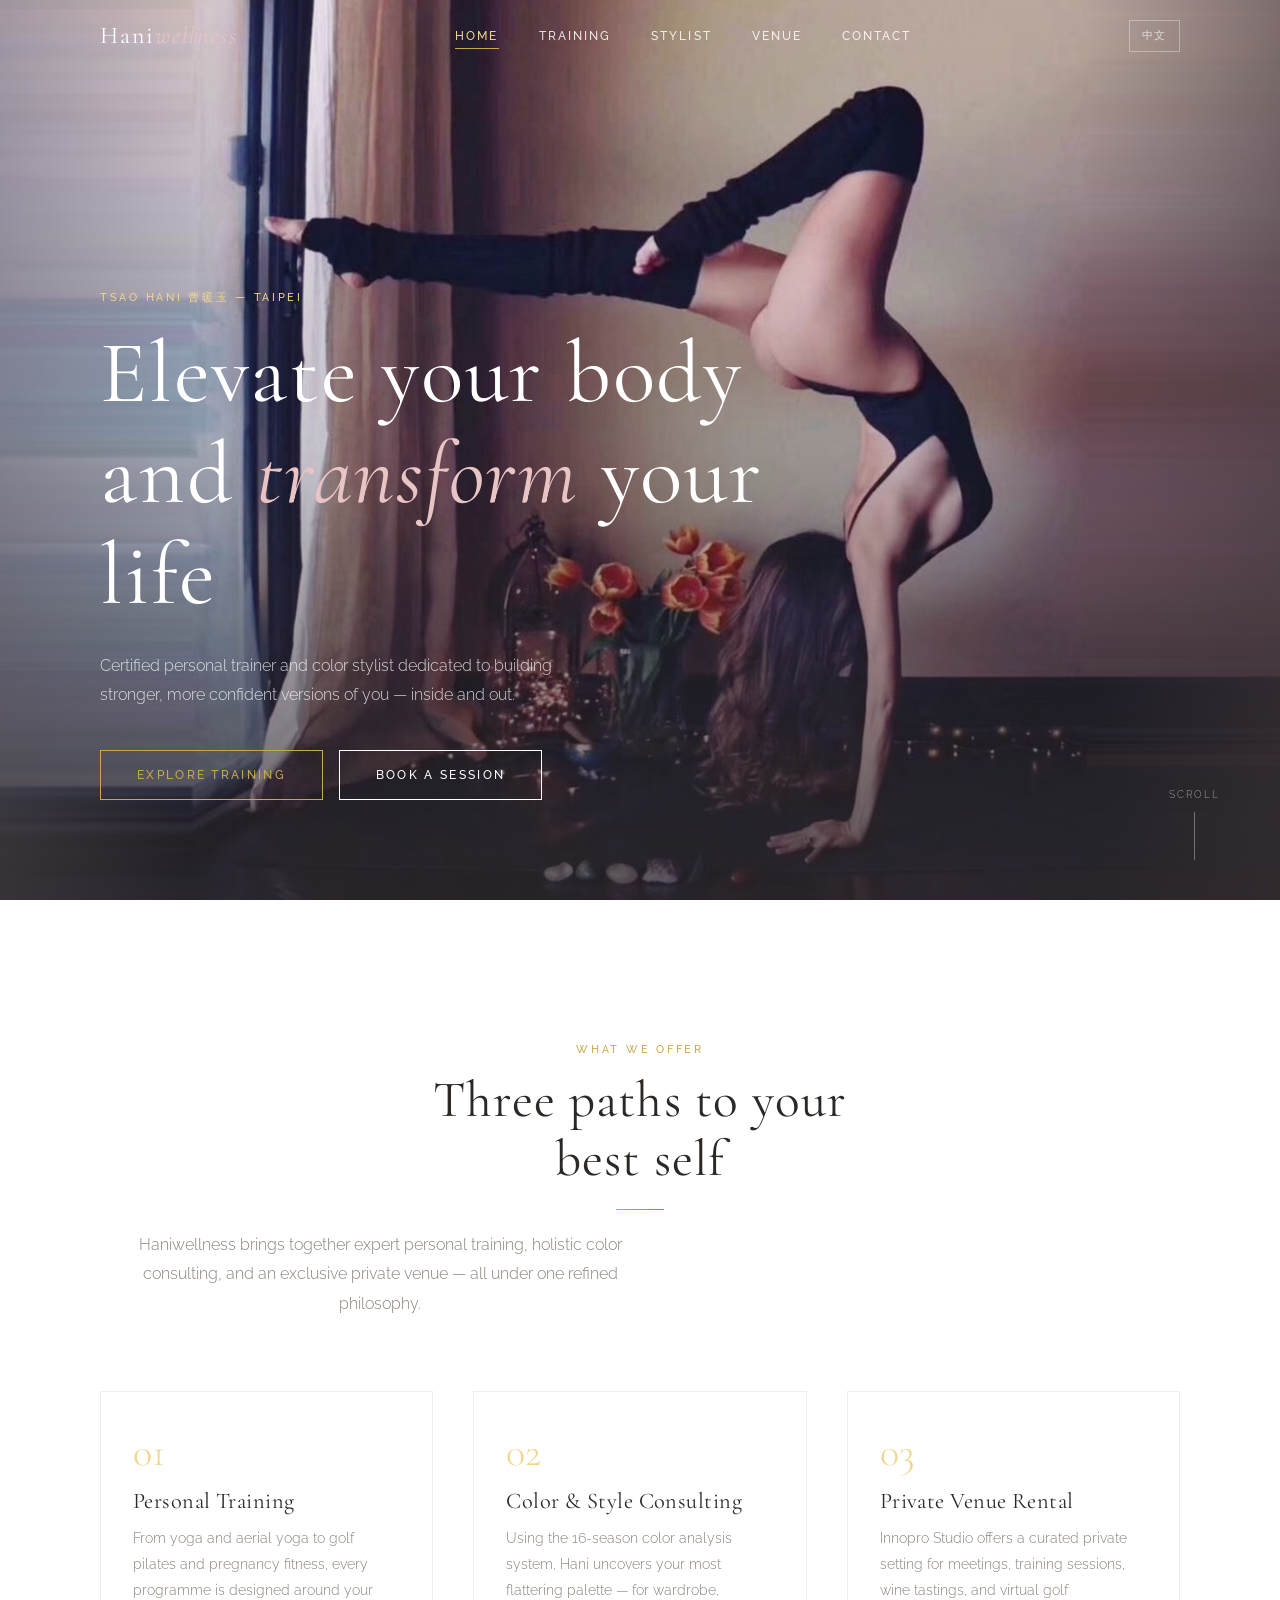
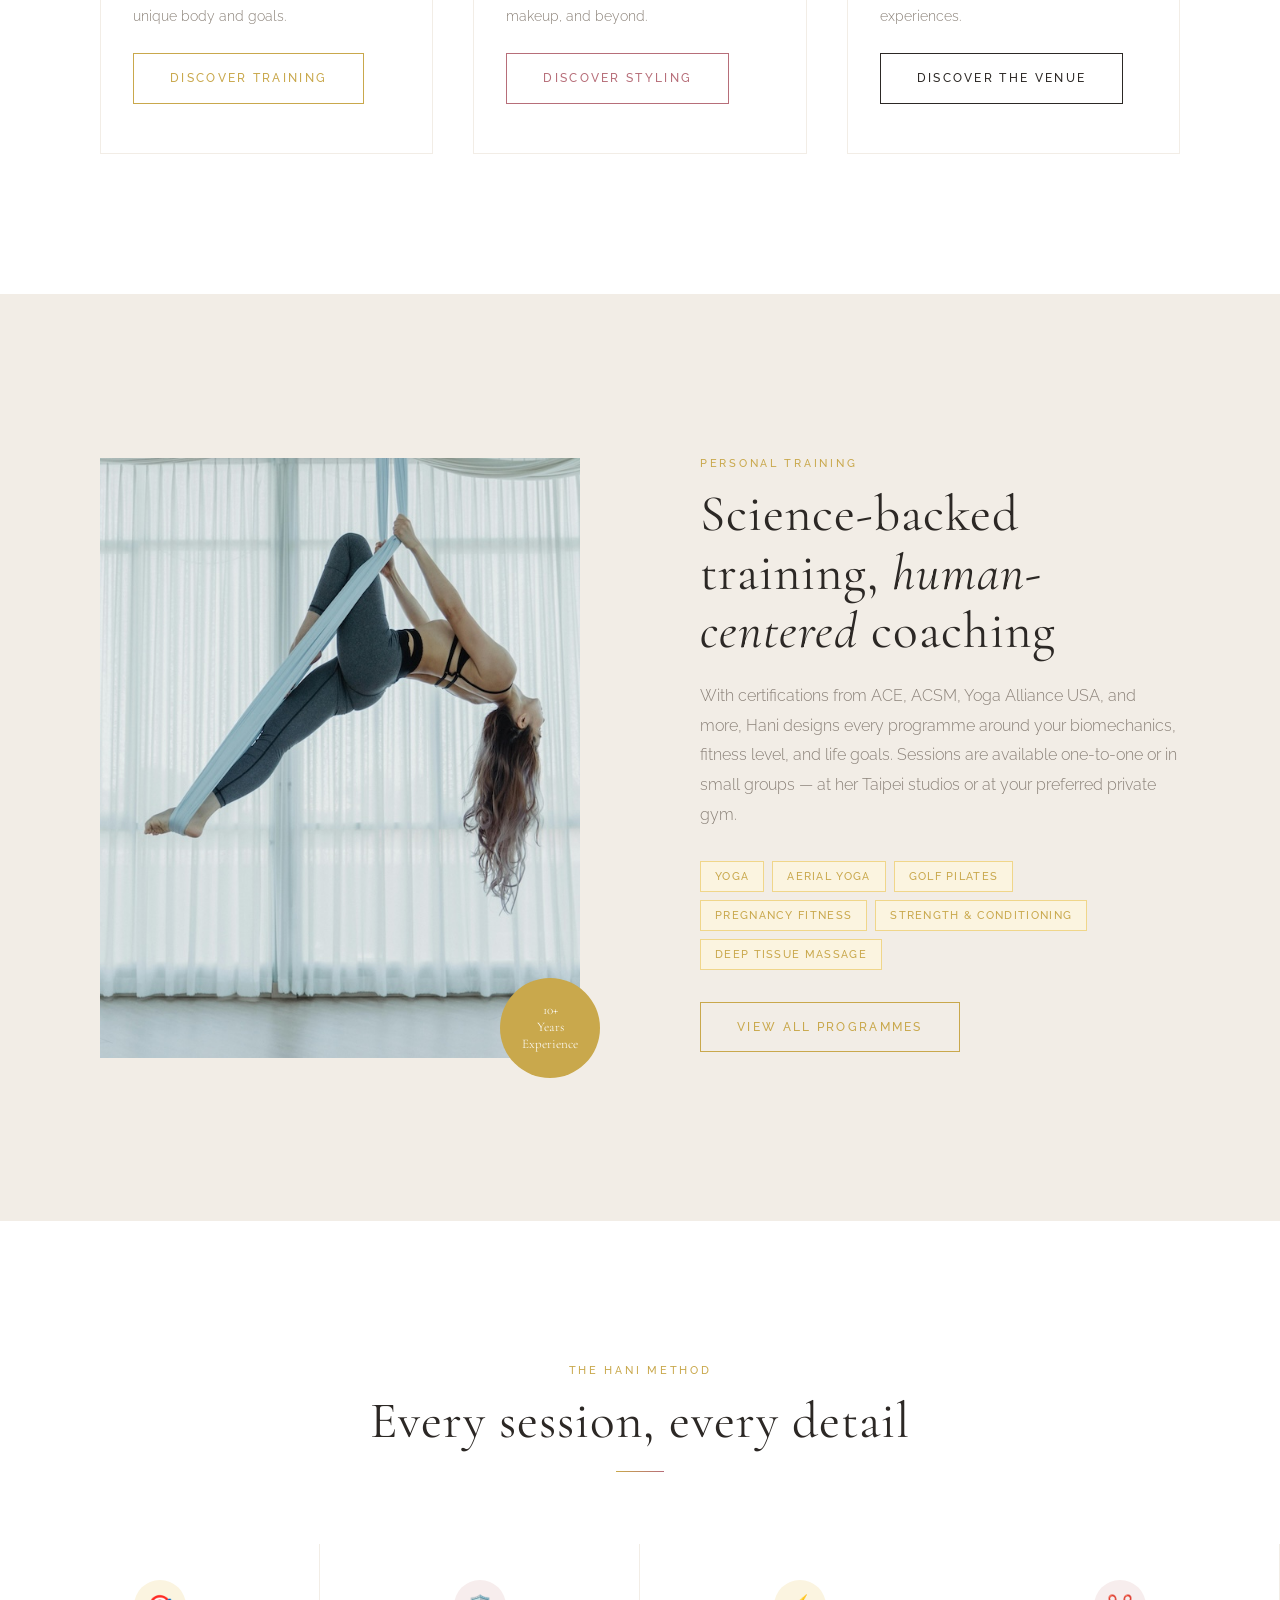
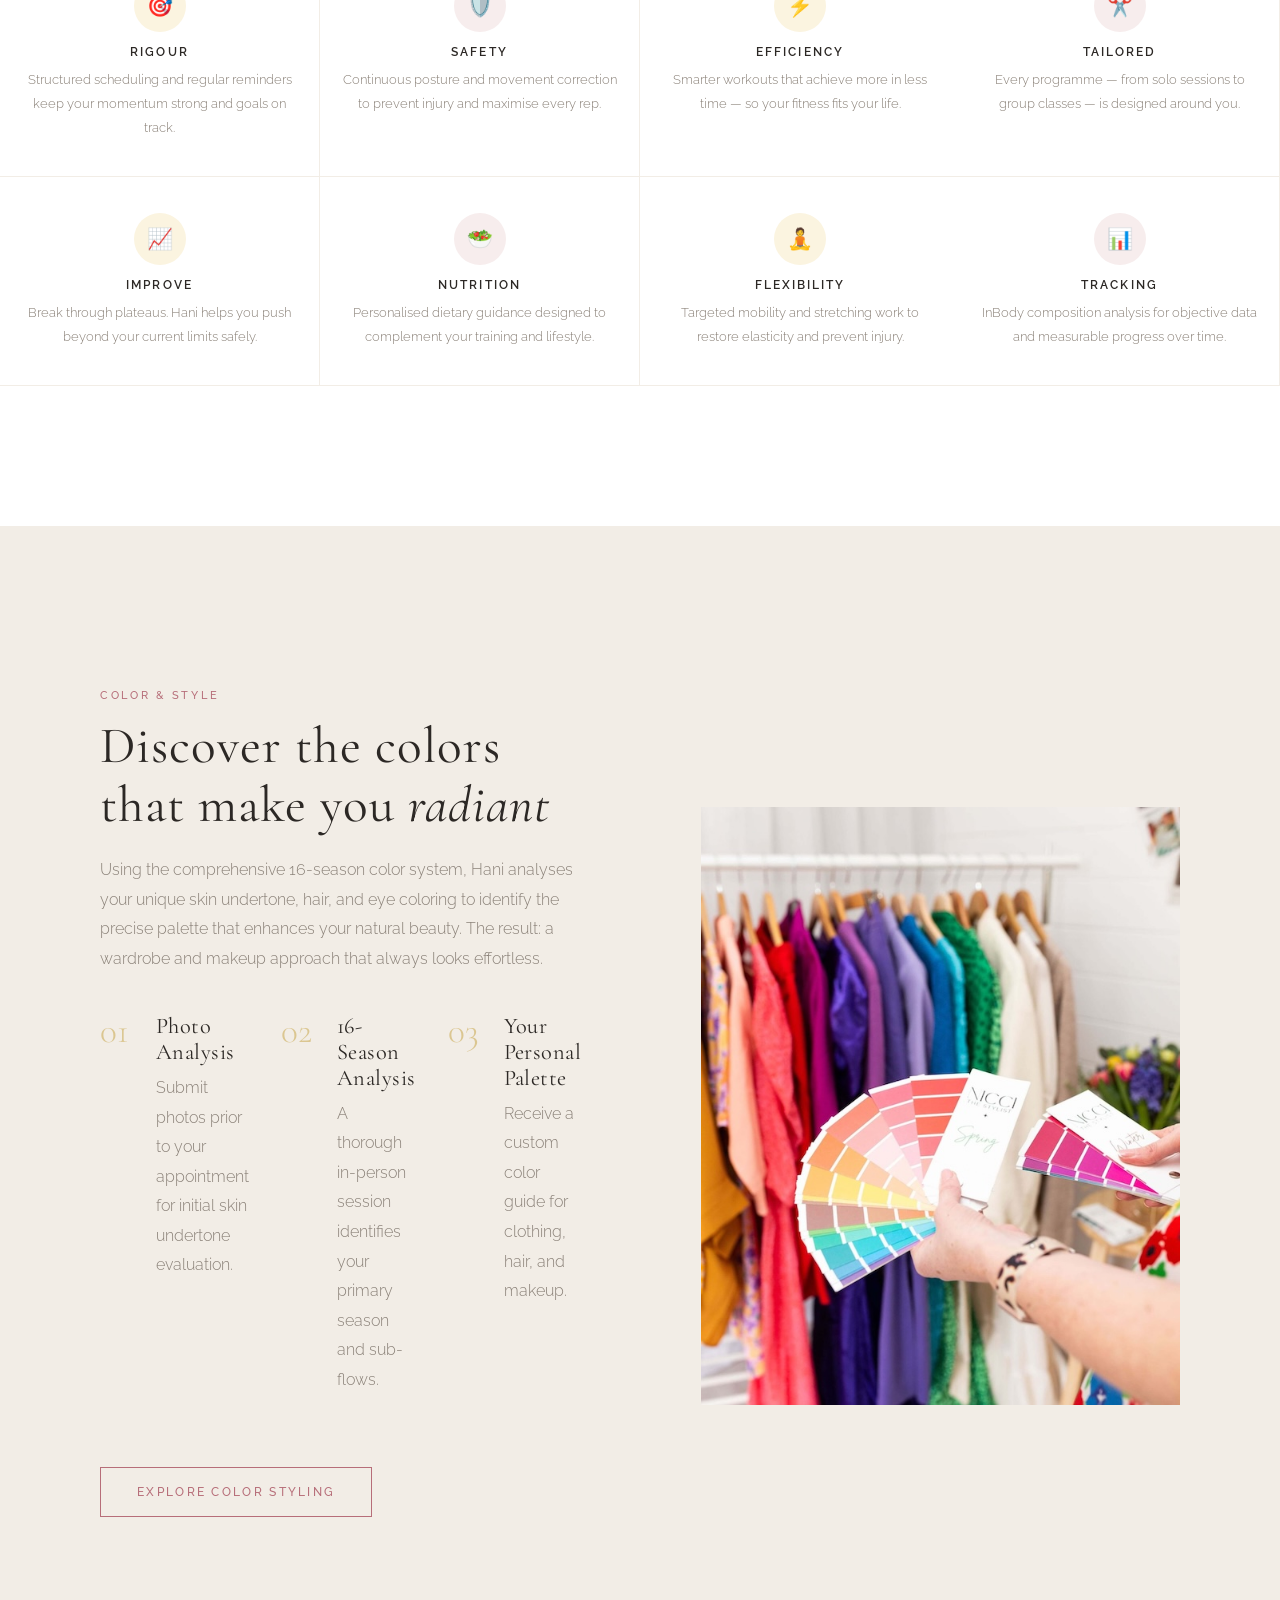
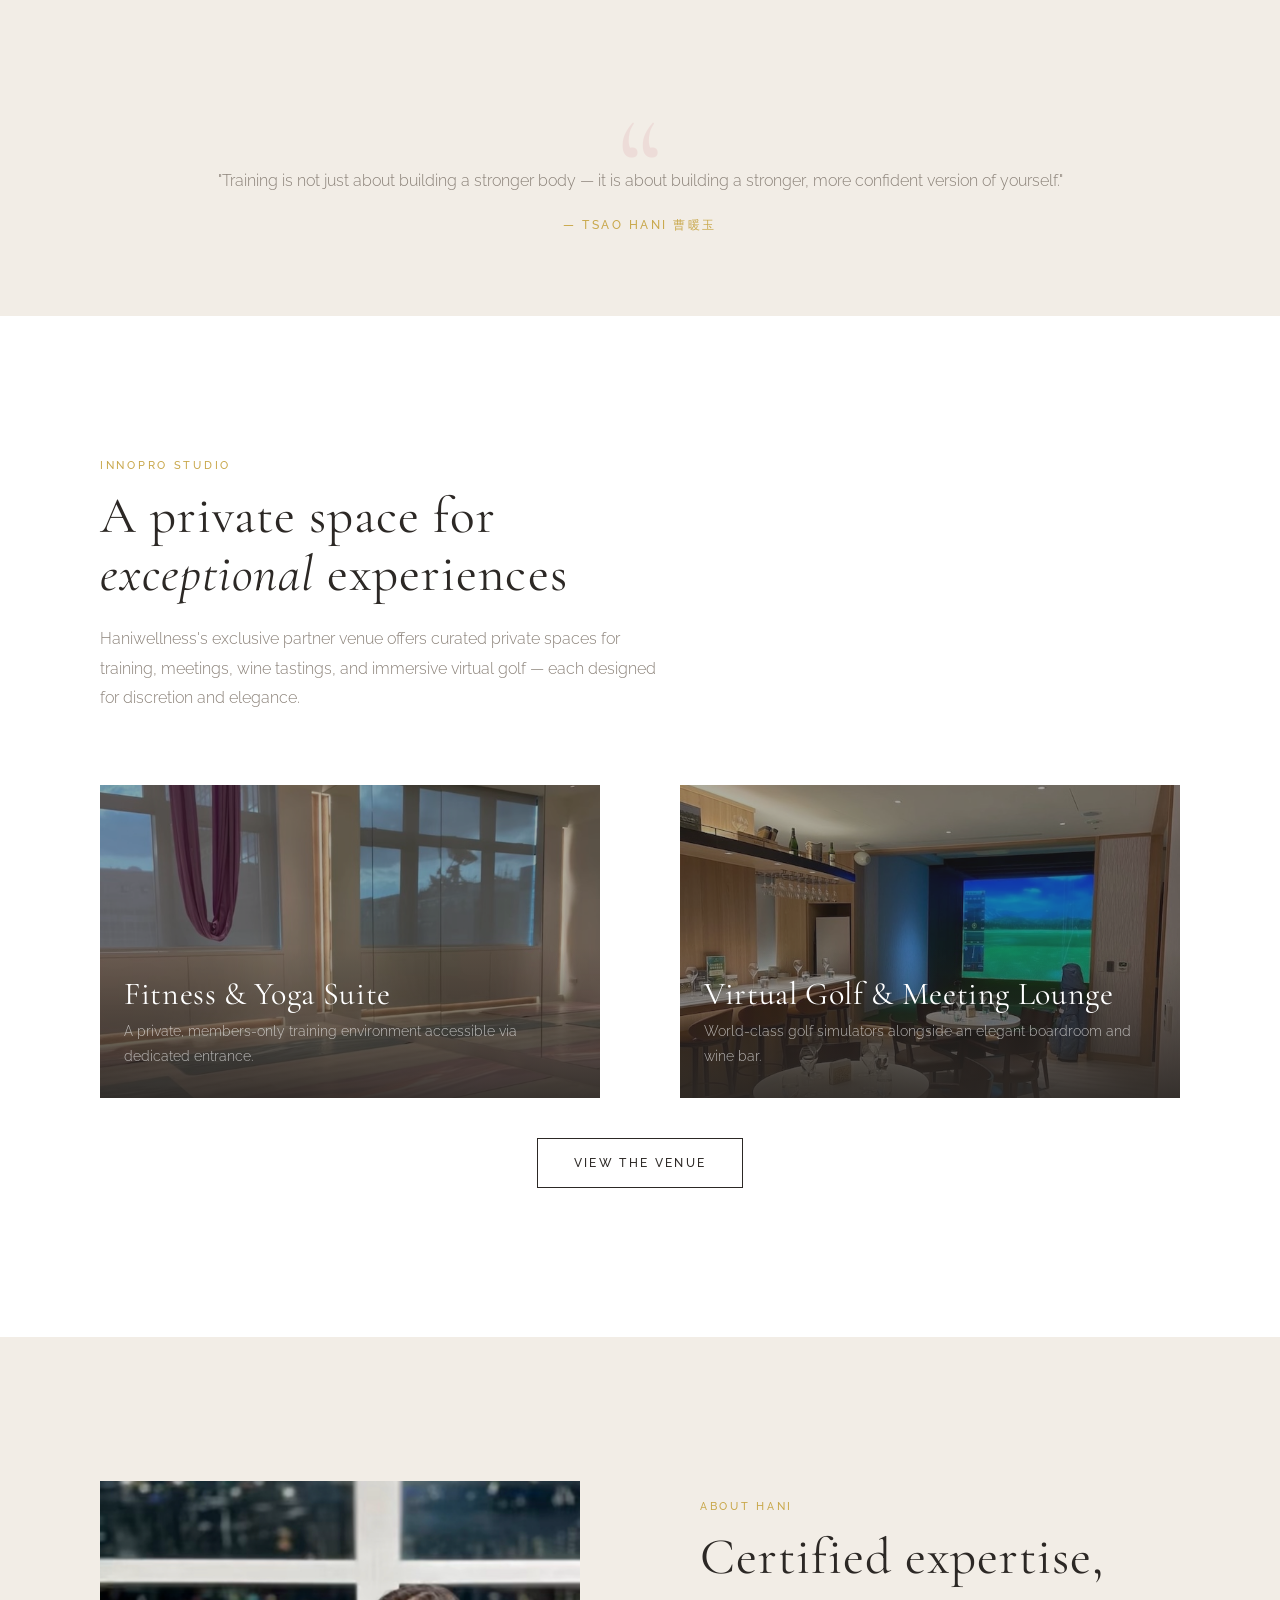
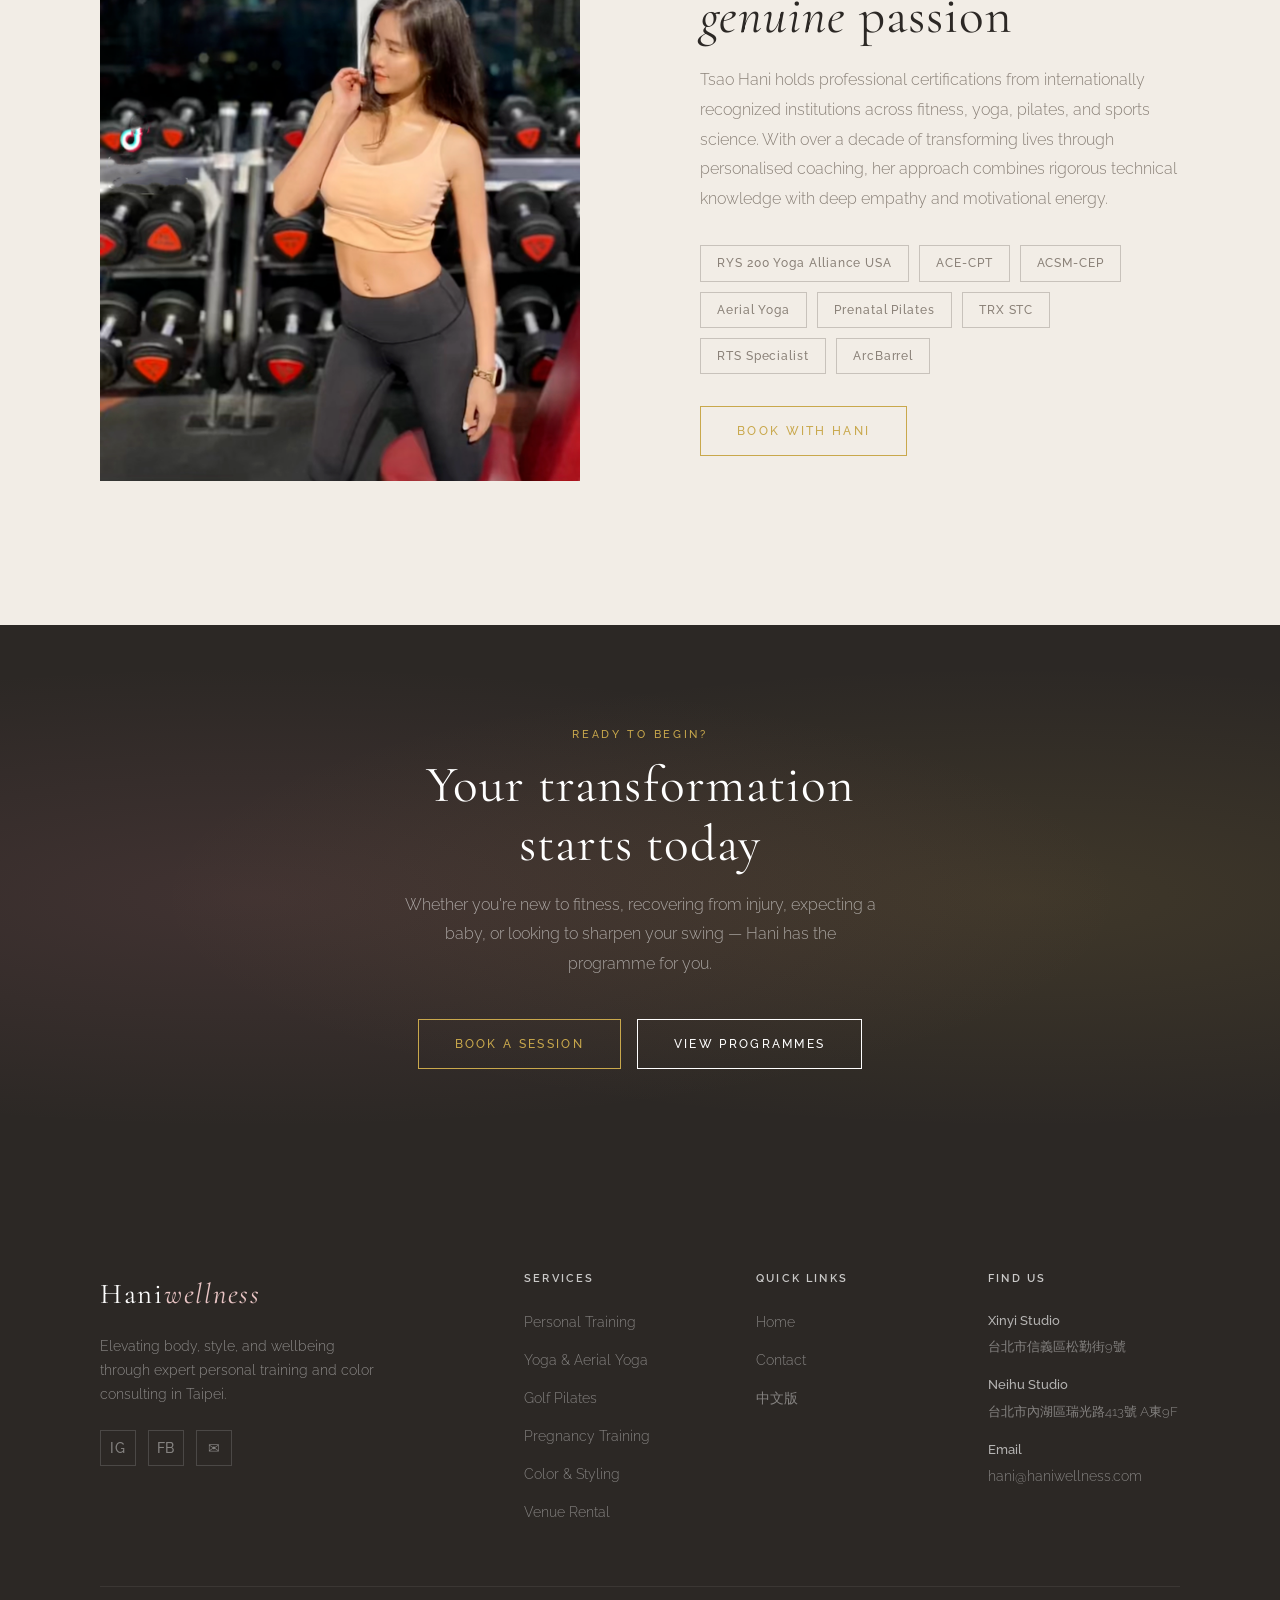
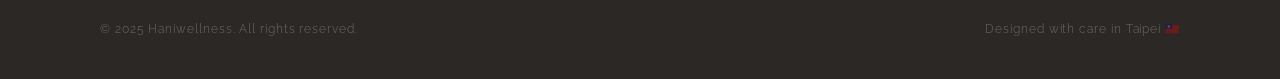
==== index.html @ 6ff9379a "Hani portrait picture" ====
<!doctype html>
<html lang="en">
    <head>
        <meta charset="UTF-8" />
        <meta name="viewport" content="width=device-width, initial-scale=1.0" />
        <title>
            Haniwellness — Personal Training &amp; Color Styling by Tsao Hani |
            Taipei
        </title>
        <meta
            name="description"
            content="Haniwellness by Tsao Hani offers elite personal training (yoga, aerial yoga, pregnancy fitness, golf pilates) and professional color &amp; style consulting in Taipei. Transform your body, confidence, and life."
        />
        <meta
            name="keywords"
            content="personal trainer Taipei, yoga Taipei, aerial yoga, pregnancy training, golf pilates, color consultant Taipei, personal stylist, Haniwellness, 台北健身, 個人教練, 空中瑜伽"
        />
        <meta name="author" content="Tsao Hani" />
        <meta name="robots" content="index, follow" />
        <link rel="canonical" href="https://haniwellness.com/" />

        <!-- Open Graph -->
        <meta property="og:type" content="website" />
        <meta
            property="og:title"
            content="Haniwellness — Personal Training &amp; Color Styling by Tsao Hani"
        />
        <meta
            property="og:description"
            content="Elite personal training and professional color consulting in Taipei. Elevate your body, style, and wellbeing with Hani."
        />
        <meta property="og:url" content="https://haniwellness.com/" />
        <meta
            property="og:image"
            content="https://haniwellness.com/images/hani-hero-personal-trainer-taipei.jpg"
        />
        <meta property="og:locale" content="en_US" />
        <meta property="og:locale:alternate" content="zh_TW" />
        <meta property="og:site_name" content="Haniwellness" />

        <!-- Twitter Card -->
        <meta name="twitter:card" content="summary_large_image" />
        <meta
            name="twitter:title"
            content="Haniwellness — Personal Training &amp; Styling by Tsao Hani"
        />
        <meta
            name="twitter:description"
            content="Elite personal training and color consulting in Taipei."
        />
        <meta
            name="twitter:image"
            content="https://haniwellness.com/images/hani-hero-personal-trainer-taipei.jpg"
        />

        <!-- Alternate language -->
        <link rel="alternate" hreflang="en" href="https://haniwellness.com/" />
        <link
            rel="alternate"
            hreflang="zh-TW"
            href="https://haniwellness.com/zh/"
        />
        <link
            rel="alternate"
            hreflang="x-default"
            href="https://haniwellness.com/"
        />

        <link rel="stylesheet" href="css/style.css" />

        <!-- Structured Data -->
        <script type="application/ld+json">
            {
                "@context": "https://schema.org",
                "@type": "LocalBusiness",
                "name": "Haniwellness",
                "description": "Personal training, yoga, aerial yoga, golf pilates, pregnancy fitness, and professional color styling by Tsao Hani in Taipei.",
                "url": "https://haniwellness.com",
                "image": "https://haniwellness.com/images/hani-hero-personal-trainer-taipei.jpg",
                "founder": {
                    "@type": "Person",
                    "name": "Tsao Hani",
                    "alternateName": "曹暖玉",
                    "jobTitle": "Certified Personal Trainer & Color Consultant",
                    "sameAs": [
                        "https://www.instagram.com/hani_c1/",
                        "https://www.facebook.com/profile.php?id=100083695221580"
                    ]
                },
                "address": [
                    {
                        "@type": "PostalAddress",
                        "streetAddress": "松勤街9號",
                        "addressLocality": "信義區, 台北市",
                        "addressCountry": "TW"
                    },
                    {
                        "@type": "PostalAddress",
                        "streetAddress": "瑞光路413號A東9F",
                        "addressLocality": "內湖區, 台北市",
                        "addressCountry": "TW"
                    }
                ],
                "contactPoint": {
                    "@type": "ContactPoint",
                    "email": "hani@haniwellness.com",
                    "contactType": "customer service"
                },
                "sameAs": [
                    "https://www.instagram.com/hani_c1/",
                    "https://www.facebook.com/profile.php?id=100083695221580"
                ],
                "hasOfferCatalog": {
                    "@type": "OfferCatalog",
                    "name": "Services",
                    "itemListElement": [
                        {
                            "@type": "Offer",
                            "itemOffered": {
                                "@type": "Service",
                                "name": "Personal Training"
                            }
                        },
                        {
                            "@type": "Offer",
                            "itemOffered": {
                                "@type": "Service",
                                "name": "Yoga & Aerial Yoga"
                            }
                        },
                        {
                            "@type": "Offer",
                            "itemOffered": {
                                "@type": "Service",
                                "name": "Golf Pilates"
                            }
                        },
                        {
                            "@type": "Offer",
                            "itemOffered": {
                                "@type": "Service",
                                "name": "Pregnancy Training"
                            }
                        },
                        {
                            "@type": "Offer",
                            "itemOffered": {
                                "@type": "Service",
                                "name": "Color & Style Consulting"
                            }
                        },
                        {
                            "@type": "Offer",
                            "itemOffered": {
                                "@type": "Service",
                                "name": "Private Venue Rental"
                            }
                        }
                    ]
                }
            }
        </script>
    </head>

    <body>
        <!-- ══ NAVIGATION ══════════════════════════ -->
        <nav class="site-nav" role="navigation" aria-label="Main navigation">
            <div class="nav-inner">
                <a
                    href="index.html"
                    class="nav-logo-text"
                    aria-label="Haniwellness home"
                >
                    Hani<em>wellness</em>
                </a>
                <div class="nav-links" role="menubar">
                    <a href="index.html" role="menuitem" class="active">Home</a>
                    <a href="training.html" role="menuitem">Training</a>
                    <a href="stylist.html" role="menuitem">Stylist</a>
                    <a href="rental.html" role="menuitem">Venue</a>
                    <a href="contact.html" role="menuitem">Contact</a>
                </div>
                <div class="nav-right">
                    <a
                        href="zh/index.html"
                        class="nav-lang"
                        aria-label="Switch to Chinese"
                        >中文</a
                    >
                    <button
                        class="nav-hamburger"
                        aria-label="Toggle navigation menu"
                        aria-expanded="false"
                        aria-controls="mobile-menu"
                    >
                        <span></span><span></span><span></span>
                    </button>
                </div>
            </div>
        </nav>

        <!-- Mobile menu -->
        <div
            class="nav-mobile-menu"
            id="mobile-menu"
            role="menu"
            aria-label="Mobile navigation"
        >
            <a href="index.html" role="menuitem">Home</a>
            <a href="training.html" role="menuitem">Training</a>
            <a href="stylist.html" role="menuitem">Stylist</a>
            <a href="rental.html" role="menuitem">Venue</a>
            <a href="contact.html" role="menuitem">Contact</a>
            <a href="zh/index.html" role="menuitem">中文版</a>
        </div>

        <main id="main-content">
            <!-- ══ HERO ════════════════════════════════ -->
            <section class="hero" aria-label="Introduction">
                <div class="hero-media">
                    <img
                        src="images/hani-hero-personal-trainer-taipei.jpg"
                        alt="Tsao Hani, certified personal trainer and wellness expert in Taipei"
                        fetchpriority="high"
                        width="1920"
                        height="1080"
                    />
                </div>
                <div class="hero-overlay" aria-hidden="true"></div>
                <div class="container">
                    <div class="hero-content">
                        <span class="eyebrow">Tsao Hani 曹暖玉 — Taipei</span>
                        <h1>
                            Elevate your body<br />and <em>transform</em> your
                            life
                        </h1>
                        <p>
                            Certified personal trainer and color stylist
                            dedicated to building stronger, more confident
                            versions of you — inside and out.
                        </p>
                        <div class="hero-ctas">
                            <a href="training.html" class="btn btn-gold"
                                ><span>Explore Training</span></a
                            >
                            <a href="contact.html" class="btn btn-white"
                                ><span>Book a Session</span></a
                            >
                        </div>
                    </div>
                </div>
                <div class="hero-scroll" aria-hidden="true">
                    <span>Scroll</span>
                    <div class="hero-scroll-line"></div>
                </div>
            </section>

            <!-- ══ INTRO — 3 PILLARS ════════════════════ -->
            <section
                class="section bg-white"
                aria-labelledby="services-heading"
            >
                <div class="container">
                    <div class="section-head text-center reveal">
                        <span class="eyebrow">What We Offer</span>
                        <h2 id="services-heading">
                            Three paths to your<br />best self
                        </h2>
                        <div class="gold-divider"></div>
                        <p>
                            Haniwellness brings together expert personal
                            training, holistic color consulting, and an
                            exclusive private venue — all under one refined
                            philosophy.
                        </p>
                    </div>

                    <div class="grid-3">
                        <article class="service-card reveal reveal-delay-1">
                            <div class="service-card-num">01</div>
                            <h4>Personal Training</h4>
                            <p>
                                From yoga and aerial yoga to golf pilates and
                                pregnancy fitness, every programme is designed
                                around your unique body and goals.
                            </p>
                            <a
                                href="training.html"
                                class="btn btn-gold mt-24"
                                style="margin-top: 24px"
                                ><span>Discover Training</span></a
                            >
                        </article>
                        <article class="service-card reveal reveal-delay-2">
                            <div class="service-card-num">02</div>
                            <h4>Color &amp; Style Consulting</h4>
                            <p>
                                Using the 16-season color analysis system, Hani
                                uncovers your most flattering palette — for
                                wardrobe, makeup, and beyond.
                            </p>
                            <a
                                href="stylist.html"
                                class="btn btn-rose mt-24"
                                style="margin-top: 24px"
                                ><span>Discover Styling</span></a
                            >
                        </article>
                        <article class="service-card reveal reveal-delay-3">
                            <div class="service-card-num">03</div>
                            <h4>Private Venue Rental</h4>
                            <p>
                                Innopro Studio offers a curated private setting
                                for meetings, training sessions, wine tastings,
                                and virtual golf experiences.
                            </p>
                            <a
                                href="rental.html"
                                class="btn btn-dark mt-24"
                                style="margin-top: 24px"
                                ><span>Discover the Venue</span></a
                            >
                        </article>
                    </div>
                </div>
            </section>

            <!-- ══ TRAINING FEATURE ═════════════════════ -->
            <section
                class="section bg-ivory-dark"
                aria-labelledby="training-heading"
            >
                <div class="container">
                    <div class="feature-block">
                        <div class="feature-image reveal">
                            <img
                                src="images/hani-yoga-aerial-session-taipei.jpg"
                                alt="Hani coaching an aerial yoga session in Taipei studio"
                                width="600"
                                height="750"
                                loading="lazy"
                            />
                            <div
                                class="feature-image-badge"
                                aria-label="Over 10 years experience"
                            >
                                10+<br />Years<br />Experience
                            </div>
                        </div>
                        <div class="feature-text reveal reveal-delay-2">
                            <span class="eyebrow">Personal Training</span>
                            <h2 id="training-heading">
                                Science-backed training,
                                <em>human-centered</em> coaching
                            </h2>
                            <p>
                                With certifications from ACE, ACSM, Yoga
                                Alliance USA, and more, Hani designs every
                                programme around your biomechanics, fitness
                                level, and life goals. Sessions are available
                                one-to-one or in small groups — at her Taipei
                                studios or at your preferred private gym.
                            </p>
                            <div
                                class="training-tags"
                                aria-label="Training specialties"
                            >
                                <span class="training-tag">Yoga</span>
                                <span class="training-tag">Aerial Yoga</span>
                                <span class="training-tag">Golf Pilates</span>
                                <span class="training-tag"
                                    >Pregnancy Fitness</span
                                >
                                <span class="training-tag"
                                    >Strength &amp; Conditioning</span
                                >
                                <span class="training-tag"
                                    >Deep Tissue Massage</span
                                >
                            </div>
                            <a
                                href="training.html"
                                class="btn btn-gold"
                                style="margin-top: 32px"
                                ><span>View All Programmes</span></a
                            >
                        </div>
                    </div>
                </div>
            </section>

            <!-- ══ 8 PILLARS ════════════════════════════ -->
            <section class="section bg-white" aria-labelledby="pillars-heading">
                <div class="container">
                    <div class="section-head text-center reveal">
                        <span class="eyebrow">The Hani Method</span>
                        <h2 id="pillars-heading">
                            Every session, every detail
                        </h2>
                        <div class="gold-divider"></div>
                    </div>
                </div>
                <div class="pillar-grid reveal">
                    <div class="pillar-item">
                        <div
                            class="pillar-icon pillar-icon-gold"
                            aria-hidden="true"
                        >
                            🎯
                        </div>
                        <h4>Rigour</h4>
                        <p>
                            Structured scheduling and regular reminders keep
                            your momentum strong and goals on track.
                        </p>
                    </div>
                    <div class="pillar-item">
                        <div
                            class="pillar-icon pillar-icon-rose"
                            aria-hidden="true"
                        >
                            🛡️
                        </div>
                        <h4>Safety</h4>
                        <p>
                            Continuous posture and movement correction to
                            prevent injury and maximise every rep.
                        </p>
                    </div>
                    <div
                        class="pillar-icon pillar-icon-gold"
                        aria-hidden="true"
                        style="display: none"
                    ></div>
                    <div class="pillar-item">
                        <div
                            class="pillar-icon pillar-icon-gold"
                            aria-hidden="true"
                        >
                            ⚡
                        </div>
                        <h4>Efficiency</h4>
                        <p>
                            Smarter workouts that achieve more in less time — so
                            your fitness fits your life.
                        </p>
                    </div>
                    <div class="pillar-item">
                        <div
                            class="pillar-icon pillar-icon-rose"
                            aria-hidden="true"
                        >
                            ✂️
                        </div>
                        <h4>Tailored</h4>
                        <p>
                            Every programme — from solo sessions to group
                            classes — is designed around you.
                        </p>
                    </div>
                    <div class="pillar-item">
                        <div
                            class="pillar-icon pillar-icon-gold"
                            aria-hidden="true"
                        >
                            📈
                        </div>
                        <h4>Improve</h4>
                        <p>
                            Break through plateaus. Hani helps you push beyond
                            your current limits safely.
                        </p>
                    </div>
                    <div class="pillar-item">
                        <div
                            class="pillar-icon pillar-icon-rose"
                            aria-hidden="true"
                        >
                            🥗
                        </div>
                        <h4>Nutrition</h4>
                        <p>
                            Personalised dietary guidance designed to complement
                            your training and lifestyle.
                        </p>
                    </div>
                    <div class="pillar-item">
                        <div
                            class="pillar-icon pillar-icon-gold"
                            aria-hidden="true"
                        >
                            🧘
                        </div>
                        <h4>Flexibility</h4>
                        <p>
                            Targeted mobility and stretching work to restore
                            elasticity and prevent injury.
                        </p>
                    </div>
                    <div class="pillar-item">
                        <div
                            class="pillar-icon pillar-icon-rose"
                            aria-hidden="true"
                        >
                            📊
                        </div>
                        <h4>Tracking</h4>
                        <p>
                            InBody composition analysis for objective data and
                            measurable progress over time.
                        </p>
                    </div>
                </div>
            </section>

            <!-- ══ STYLIST FEATURE ══════════════════════ -->
            <section
                class="section bg-ivory-dark"
                aria-labelledby="stylist-heading"
            >
                <div class="container">
                    <div class="feature-block reverse">
                        <div class="feature-text reveal">
                            <span class="eyebrow eyebrow-rose"
                                >Color &amp; Style</span
                            >
                            <h2 id="stylist-heading">
                                Discover the colors that make you
                                <em>radiant</em>
                            </h2>
                            <p>
                                Using the comprehensive 16-season color system,
                                Hani analyses your unique skin undertone, hair,
                                and eye coloring to identify the precise palette
                                that enhances your natural beauty. The result: a
                                wardrobe and makeup approach that always looks
                                effortless.
                            </p>
                            <div class="steps mt-40">
                                <div class="step">
                                    <h4>Photo Analysis</h4>
                                    <p>
                                        Submit photos prior to your appointment
                                        for initial skin undertone evaluation.
                                    </p>
                                </div>
                                <div class="step">
                                    <h4>16-Season Analysis</h4>
                                    <p>
                                        A thorough in-person session identifies
                                        your primary season and sub-flows.
                                    </p>
                                </div>
                                <div class="step">
                                    <h4>Your Personal Palette</h4>
                                    <p>
                                        Receive a custom color guide for
                                        clothing, hair, and makeup.
                                    </p>
                                </div>
                            </div>
                            <a
                                href="stylist.html"
                                class="btn btn-rose"
                                style="margin-top: 40px"
                                ><span>Explore Color Styling</span></a
                            >
                        </div>
                        <div class="feature-image reveal reveal-delay-2">
                            <img
                                src="images/hani-color-analysis-personal-stylist-taipei.jpg"
                                alt="Personal color analysis session with Tsao Hani in Taipei"
                                width="600"
                                height="750"
                                loading="lazy"
                            />
                        </div>
                    </div>
                </div>
            </section>

            <!-- ══ PULL QUOTE ════════════════════════════ -->
            <blockquote class="pull-quote" cite="https://haniwellness.com">
                <p>
                    "Training is not just about building a stronger body — it is
                    about building a stronger, more confident version of
                    yourself."
                </p>
                <cite>— Tsao Hani 曹暖玉</cite>
            </blockquote>

            <!-- ══ VENUE FEATURE ════════════════════════ -->
            <section class="section bg-white" aria-labelledby="venue-heading">
                <div class="container">
                    <div class="section-head reveal">
                        <span class="eyebrow">Innopro Studio</span>
                        <h2 id="venue-heading">
                            A private space for<br /><em>exceptional</em>
                            experiences
                        </h2>
                        <div class="gold-divider-left"></div>
                        <p>
                            Haniwellness's exclusive partner venue offers
                            curated private spaces for training, meetings, wine
                            tastings, and immersive virtual golf — each designed
                            for discretion and elegance.
                        </p>
                    </div>
                    <div class="grid-2 reveal reveal-delay-1">
                        <article class="venue-card">
                            <img
                                src="images/innopro-studio-yoga-training-room-taipei.jpg"
                                alt="Private yoga and training studio at Innopro Studio, Taipei"
                                width="700"
                                height="438"
                                loading="lazy"
                            />
                            <div class="venue-card-text">
                                <h3>Fitness &amp; Yoga Suite</h3>
                                <p>
                                    A private, members-only training environment
                                    accessible via dedicated entrance.
                                </p>
                            </div>
                        </article>
                        <article class="venue-card">
                            <img
                                src="images/innopro-studio-virtual-golf-meeting-room-taipei.jpg"
                                alt="Virtual golf simulator and meeting lounge at Innopro Studio, Taipei"
                                width="700"
                                height="438"
                                loading="lazy"
                            />
                            <div class="venue-card-text">
                                <h3>Virtual Golf &amp; Meeting Lounge</h3>
                                <p>
                                    World-class golf simulators alongside an
                                    elegant boardroom and wine bar.
                                </p>
                            </div>
                        </article>
                    </div>
                    <div class="text-center mt-40 reveal">
                        <a href="rental.html" class="btn btn-dark"
                            ><span>View the Venue</span></a
                        >
                    </div>
                </div>
            </section>

            <!-- ══ ABOUT ═════════════════════════════════ -->
            <section
                class="section bg-ivory-dark"
                aria-labelledby="about-heading"
            >
                <div class="container">
                    <div class="feature-block">
                        <div class="feature-image reveal">
                            <img
                                src="images/tsao-hani-certified-trainer-portrait-taipei.png"
                                alt="Tsao Hani, certified personal trainer and wellness professional in Taipei"
                                width="600"
                                height="750"
                                loading="lazy"
                            />
                        </div>
                        <div class="feature-text reveal reveal-delay-2">
                            <span class="eyebrow">About Hani</span>
                            <h2 id="about-heading">
                                Certified expertise, <em>genuine</em> passion
                            </h2>
                            <p>
                                Tsao Hani holds professional certifications from
                                internationally recognized institutions across
                                fitness, yoga, pilates, and sports science. With
                                over a decade of transforming lives through
                                personalised coaching, her approach combines
                                rigorous technical knowledge with deep empathy
                                and motivational energy.
                            </p>
                            <div
                                class="credential-row"
                                aria-label="Certifications"
                            >
                                <span class="credential-tag"
                                    >RYS 200 Yoga Alliance USA</span
                                >
                                <span class="credential-tag">ACE-CPT</span>
                                <span class="credential-tag">ACSM-CEP</span>
                                <span class="credential-tag">Aerial Yoga</span>
                                <span class="credential-tag"
                                    >Prenatal Pilates</span
                                >
                                <span class="credential-tag">TRX STC</span>
                                <span class="credential-tag"
                                    >RTS Specialist</span
                                >
                                <span class="credential-tag">ArcBarrel</span>
                            </div>
                            <a
                                href="contact.html"
                                class="btn btn-gold"
                                style="margin-top: 32px"
                                ><span>Book with Hani</span></a
                            >
                        </div>
                    </div>
                </div>
            </section>

            <!-- ══ CTA BAND ══════════════════════════════ -->
            <section class="cta-band" aria-labelledby="cta-heading">
                <span class="eyebrow">Ready to Begin?</span>
                <h2 id="cta-heading">Your transformation<br />starts today</h2>
                <p>
                    Whether you're new to fitness, recovering from injury,
                    expecting a baby, or looking to sharpen your swing — Hani
                    has the programme for you.
                </p>
                <div class="cta-band-btns">
                    <a href="contact.html" class="btn btn-gold"
                        ><span>Book a Session</span></a
                    >
                    <a href="training.html" class="btn btn-white"
                        ><span>View Programmes</span></a
                    >
                </div>
            </section>
        </main>

        <!-- ══ FOOTER ═══════════════════════════════ -->
        <footer class="site-footer" role="contentinfo">
            <div class="container">
                <div class="footer-grid">
                    <!-- Brand -->
                    <div class="footer-col">
                        <div class="footer-brand-name">
                            Hani<em>wellness</em>
                        </div>
                        <p class="footer-tagline">
                            Elevating body, style, and wellbeing through expert
                            personal training and color consulting in Taipei.
                        </p>
                        <div class="footer-social">
                            <a
                                href="https://www.instagram.com/hani_c1/"
                                target="_blank"
                                rel="noopener noreferrer"
                                aria-label="Instagram"
                                >IG</a
                            >
                            <a
                                href="https://www.facebook.com/profile.php?id=100083695221580"
                                target="_blank"
                                rel="noopener noreferrer"
                                aria-label="Facebook"
                                >FB</a
                            >
                            <a
                                href="mailto:hani@haniwellness.com"
                                aria-label="Email"
                                >✉</a
                            >
                        </div>
                    </div>

                    <!-- Services -->
                    <nav class="footer-col" aria-label="Services links">
                        <div class="footer-col-title">Services</div>
                        <ul>
                            <li>
                                <a href="training.html">Personal Training</a>
                            </li>
                            <li>
                                <a href="training.html#yoga"
                                    >Yoga &amp; Aerial Yoga</a
                                >
                            </li>
                            <li>
                                <a href="training.html#golf">Golf Pilates</a>
                            </li>
                            <li>
                                <a href="training.html#pregnancy"
                                    >Pregnancy Training</a
                                >
                            </li>
                            <li>
                                <a href="stylist.html">Color &amp; Styling</a>
                            </li>
                            <li><a href="rental.html">Venue Rental</a></li>
                        </ul>
                    </nav>

                    <!-- Quick Links -->
                    <nav class="footer-col" aria-label="Quick links">
                        <div class="footer-col-title">Quick Links</div>
                        <ul>
                            <li><a href="index.html">Home</a></li>
                            <li><a href="contact.html">Contact</a></li>
                            <li><a href="zh/index.html">中文版</a></li>
                        </ul>
                    </nav>

                    <!-- Contact -->
                    <div class="footer-col">
                        <div class="footer-col-title">Find Us</div>
                        <address
                            class="footer-address"
                            style="font-style: normal"
                        >
                            <strong>Xinyi Studio</strong>
                            台北市信義區松勤街9號
                            <strong>Neihu Studio</strong>
                            台北市內湖區瑞光路413號 A東9F
                            <strong>Email</strong>
                            <a
                                href="mailto:hani@haniwellness.com"
                                style="color: inherit; transition: color 0.35s"
                                >hani@haniwellness.com</a
                            >
                        </address>
                    </div>
                </div>

                <div class="footer-bottom">
                    <span>© 2025 Haniwellness. All rights reserved.</span>
                    <span>Designed with care in Taipei 🇹🇼</span>
                </div>
            </div>
        </footer>

        <script src="js/main.js" defer></script>
    </body>
</html>
---- css/style.css ----
/* ============================================
   HANIWELLNESS — Global Stylesheet
   Palette: Rose Gold + Yellow Gold on Ivory
   Fonts: Cormorant Garamond + Raleway
   ============================================ */

@import url('https://fonts.googleapis.com/css2?family=Cormorant+Garamond:ital,wght@0,300;0,400;0,500;0,600;1,300;1,400&family=Raleway:wght@200;300;400;500;600&display=swap');

/* ── Variables ─────────────────────────────── */
:root {
  --rose-gold:         #B76E79;
  --rose-gold-light:   #E8C4C4;
  --rose-gold-pale:    #F7EDED;
  --yellow-gold:       #C9A84C;
  --yellow-gold-light: #F0D68A;
  --yellow-gold-pale:  #FBF4E0;
  --ivory:             #FAF8F5;
  --ivory-dark:        #F2EDE6;
  --charcoal:          #2C2825;
  --warm-gray:         #8A8178;
  --warm-gray-light:   #C8C2BB;
  --white:             #FFFFFF;

  --font-display: 'Cormorant Garamond', Georgia, serif;
  --font-body:    'Raleway', sans-serif;

  --nav-h: 72px;
  --max-w: 1200px;
  --section-gap: clamp(80px, 12vw, 140px);
  --transition: 0.35s cubic-bezier(0.4, 0, 0.2, 1);
}

/* ── Reset ─────────────────────────────────── */
*, *::before, *::after { box-sizing: border-box; margin: 0; padding: 0; }
html { scroll-behavior: smooth; font-size: 16px; }
body {
  font-family: var(--font-body);
  font-weight: 300;
  color: var(--charcoal);
  background: var(--ivory);
  line-height: 1.75;
  -webkit-font-smoothing: antialiased;
}
img { display: block; max-width: 100%; height: auto; }
a { color: inherit; text-decoration: none; }
ul { list-style: none; }
button { cursor: pointer; border: none; background: none; font-family: var(--font-body); }

/* ── Typography ────────────────────────────── */
h1, h2, h3, h4 {
  font-family: var(--font-display);
  font-weight: 400;
  line-height: 1.15;
  letter-spacing: 0.02em;
}
h1 { font-size: clamp(2.8rem, 7vw, 5.5rem); }
h2 { font-size: clamp(2rem, 4.5vw, 3.2rem); }
h3 { font-size: clamp(1.4rem, 3vw, 2rem); }
h4 { font-size: clamp(1.1rem, 2vw, 1.4rem); }

.eyebrow {
  font-family: var(--font-body);
  font-weight: 500;
  font-size: 0.68rem;
  letter-spacing: 0.25em;
  text-transform: uppercase;
  color: var(--yellow-gold);
  display: block;
}
.eyebrow-rose { color: var(--rose-gold); }
p { font-size: clamp(0.9rem, 1.5vw, 1rem); color: var(--warm-gray); line-height: 1.85; }

/* ── Layout ─────────────────────────────────── */
.container {
  width: 100%;
  max-width: var(--max-w);
  margin-inline: auto;
  padding-inline: clamp(20px, 5vw, 60px);
}
.section { padding-block: var(--section-gap); }
.text-center { text-align: center; }

.grid-2 { display: grid; grid-template-columns: 1fr; gap: 40px; }
.grid-3 { display: grid; grid-template-columns: 1fr; gap: 32px; }
.grid-4 { display: grid; grid-template-columns: repeat(2, 1fr); gap: 24px; }

@media (min-width: 768px) {
  .grid-2 { grid-template-columns: 1fr 1fr; gap: 60px; }
  .grid-3 { grid-template-columns: repeat(3, 1fr); gap: 40px; }
  .grid-4 { grid-template-columns: repeat(4, 1fr); gap: 32px; }
}
@media (min-width: 1280px) {
  .grid-2 { gap: 80px; }
}

/* ── Divider ───────────────────────────────── */
.gold-divider {
  width: 48px; height: 1px;
  background: linear-gradient(90deg, var(--yellow-gold), var(--rose-gold));
  margin: 20px auto;
}
.gold-divider-left { margin: 20px 0; }

/* ── Buttons ───────────────────────────────── */
.btn {
  display: inline-block;
  font-family: var(--font-body);
  font-weight: 500;
  font-size: 0.72rem;
  letter-spacing: 0.2em;
  text-transform: uppercase;
  padding: 14px 36px;
  border: 1px solid currentColor;
  transition: var(--transition);
  position: relative;
  overflow: hidden;
}
.btn::before {
  content: '';
  position: absolute;
  inset: 0;
  background: currentColor;
  transform: scaleX(0);
  transform-origin: left;
  transition: transform var(--transition);
  z-index: 0;
}
.btn span { position: relative; z-index: 1; transition: color var(--transition); }
.btn:hover::before { transform: scaleX(1); }
.btn-gold { color: var(--yellow-gold); }
.btn-gold:hover span { color: var(--white); }
.btn-rose { color: var(--rose-gold); }
.btn-rose:hover span { color: var(--white); }
.btn-dark { color: var(--charcoal); }
.btn-dark:hover span { color: var(--white); }
.btn-white { color: var(--white); }
.btn-white:hover span { color: var(--charcoal); }

/* ── Navigation ─────────────────────────────── */
.site-nav {
  position: fixed; top: 0; left: 0; right: 0;
  z-index: 100; height: var(--nav-h);
  display: flex; align-items: center;
  transition: background var(--transition), box-shadow var(--transition);
}
.site-nav.scrolled {
  background: rgba(250,248,245,0.97);
  box-shadow: 0 1px 0 var(--warm-gray-light);
  backdrop-filter: blur(8px);
}
.nav-inner {
  width: 100%; max-width: var(--max-w);
  margin-inline: auto;
  padding-inline: clamp(20px, 5vw, 60px);
  display: flex; align-items: center; justify-content: space-between;
}
.nav-logo-text {
  font-family: var(--font-display);
  font-size: 1.5rem; font-weight: 400;
  letter-spacing: 0.08em; color: var(--charcoal);
  transition: color var(--transition);
}
.nav-logo-text em { font-style: italic; color: var(--rose-gold); }
.site-nav:not(.scrolled) .nav-logo-text { color: var(--white); }
.site-nav:not(.scrolled) .nav-logo-text em { color: var(--rose-gold-light); }

.nav-links { display: none; align-items: center; gap: 40px; }
.nav-links a {
  font-size: 0.72rem; font-weight: 500;
  letter-spacing: 0.18em; text-transform: uppercase;
  color: var(--charcoal); position: relative;
  transition: color var(--transition);
}
.nav-links a::after {
  content: ''; position: absolute; bottom: -3px; left: 0;
  width: 0; height: 1px;
  background: var(--yellow-gold);
  transition: width var(--transition);
}
.nav-links a:hover, .nav-links a.active { color: var(--yellow-gold); }
.nav-links a:hover::after, .nav-links a.active::after { width: 100%; }
.site-nav:not(.scrolled) .nav-links a { color: rgba(255,255,255,0.85); }
.site-nav:not(.scrolled) .nav-links a:hover,
.site-nav:not(.scrolled) .nav-links a.active { color: var(--yellow-gold-light); }

.nav-lang {
  font-size: 0.68rem; font-weight: 500;
  letter-spacing: 0.15em; text-transform: uppercase;
  color: var(--warm-gray);
  border: 1px solid var(--warm-gray-light);
  padding: 5px 12px;
  transition: var(--transition);
}
.nav-lang:hover { color: var(--yellow-gold); border-color: var(--yellow-gold); }
.site-nav:not(.scrolled) .nav-lang { color: rgba(255,255,255,0.7); border-color: rgba(255,255,255,0.35); }
.site-nav:not(.scrolled) .nav-lang:hover { color: var(--yellow-gold-light); border-color: var(--yellow-gold-light); }

.nav-right { display: flex; align-items: center; gap: 20px; }
.nav-hamburger {
  display: flex; flex-direction: column; gap: 5px; padding: 4px; cursor: pointer;
}
.nav-hamburger span {
  display: block; width: 24px; height: 1.5px;
  background: var(--charcoal); transition: var(--transition);
}
.site-nav:not(.scrolled) .nav-hamburger span { background: var(--white); }
.nav-hamburger.open span:nth-child(1) { transform: translateY(6.5px) rotate(45deg); }
.nav-hamburger.open span:nth-child(2) { opacity: 0; }
.nav-hamburger.open span:nth-child(3) { transform: translateY(-6.5px) rotate(-45deg); }

.nav-mobile-menu {
  display: none; position: fixed;
  top: var(--nav-h); left: 0; right: 0;
  background: var(--ivory);
  border-top: 1px solid var(--ivory-dark);
  padding: 20px clamp(20px,5vw,60px);
  z-index: 99; flex-direction: column;
}
.nav-mobile-menu.open { display: flex; }
.nav-mobile-menu a {
  font-size: 0.78rem; font-weight: 500;
  letter-spacing: 0.2em; text-transform: uppercase;
  color: var(--charcoal); transition: color var(--transition);
  border-bottom: 1px solid var(--ivory-dark);
  padding: 16px 0;
}
.nav-mobile-menu a:hover { color: var(--yellow-gold); }

@media (min-width: 768px) {
  .nav-hamburger { display: none; }
  .nav-links { display: flex; }
}

/* ── Hero ─────────────────────────────────── */
.hero {
  position: relative; height: 100svh; min-height: 600px;
  display: flex; align-items: flex-end;
  padding-bottom: clamp(60px, 10vw, 100px);
  overflow: hidden;
}
.hero-media { position: absolute; inset: 0; z-index: 0; }
.hero-media img {
  width: 100%; height: 100%;
  object-fit: cover; object-position: center top;
}
.hero-overlay {
  position: absolute; inset: 0;
  background: linear-gradient(to top,
    rgba(44,40,37,0.72) 0%,
    rgba(44,40,37,0.22) 50%,
    rgba(44,40,37,0.05) 100%);
}
.hero-content { position: relative; z-index: 1; color: var(--white); max-width: 680px; }
.hero-content .eyebrow { color: var(--yellow-gold-light); margin-bottom: 16px; }
.hero-content h1 { color: var(--white); margin-bottom: 24px; }
.hero-content h1 em { font-style: italic; color: var(--rose-gold-light); }
.hero-content p { color: rgba(255,255,255,0.8); margin-bottom: 40px; max-width: 480px; }
.hero-ctas { display: flex; flex-wrap: wrap; gap: 16px; }

.hero-scroll {
  position: absolute; bottom: 40px; right: clamp(20px,5vw,60px);
  z-index: 1; display: flex; flex-direction: column;
  align-items: center; gap: 8px;
  color: rgba(255,255,255,0.55);
  font-size: 0.6rem; letter-spacing: 0.2em; text-transform: uppercase;
}
.hero-scroll-line {
  width: 1px; height: 48px;
  background: rgba(255,255,255,0.35);
  animation: scrollPulse 2.2s ease-in-out infinite;
}
@keyframes scrollPulse {
  0%,100% { opacity: 0.35; transform: scaleY(1); }
  50%      { opacity: 0.9; transform: scaleY(0.6); }
}

/* ── Page Hero ───────────────────────────── */
.page-hero {
  padding-top: calc(var(--nav-h) + 60px);
  padding-bottom: 60px;
  background: var(--ivory-dark);
  position: relative; overflow: hidden;
}
.page-hero::before {
  content: '';
  position: absolute; top: -40px; right: -40px;
  width: 320px; height: 320px; border-radius: 50%;
  background: radial-gradient(circle, var(--rose-gold-pale) 0%, transparent 70%);
  opacity: 0.6;
}
.page-hero-inner { position: relative; z-index: 1; }
.page-hero h1 { margin-top: 12px; }
.page-hero p { margin-top: 16px; max-width: 560px; color: var(--warm-gray); }

/* ── Section Headings ────────────────────── */
.section-head { margin-bottom: clamp(40px, 7vw, 72px); }
.section-head h2 { margin-top: 12px; }
.section-head p { margin-top: 16px; max-width: 560px; }
.section-head.centered p { margin-inline: auto; text-align: center; }

/* ── Service Cards ───────────────────────── */
.service-card {
  background: var(--white);
  border: 1px solid var(--ivory-dark);
  padding: 40px 32px;
  transition: transform var(--transition), box-shadow var(--transition);
  position: relative; overflow: hidden;
}
.service-card::before {
  content: ''; position: absolute;
  top: 0; left: 0; width: 3px; height: 0;
  background: linear-gradient(180deg, var(--yellow-gold), var(--rose-gold));
  transition: height var(--transition);
}
.service-card:hover { transform: translateY(-4px); box-shadow: 0 20px 60px rgba(44,40,37,0.08); }
.service-card:hover::before { height: 100%; }
.service-card h4 { margin-bottom: 12px; color: var(--charcoal); }
.service-card p { font-size: 0.88rem; }
.service-card-num {
  font-family: var(--font-display);
  font-size: 2.5rem; font-weight: 300;
  color: var(--yellow-gold-light);
  line-height: 1; margin-bottom: 16px;
}

/* ── Feature Block ───────────────────────── */
.feature-block {
  display: grid; grid-template-columns: 1fr;
  gap: 60px; align-items: center;
}
@media (min-width: 768px) { .feature-block { grid-template-columns: 1fr 1fr; gap: 80px; } }
@media (min-width: 1280px) { .feature-block { gap: 120px; } }
.feature-block.reverse .feature-image { order: 0; }
@media (min-width: 768px) { .feature-block.reverse .feature-image { order: 1; } }
.feature-image { position: relative; }
.feature-image img { width: 100%; aspect-ratio: 4/5; object-fit: cover; }
.feature-image-badge {
  position: absolute; bottom: -20px; right: -20px;
  background: var(--yellow-gold); color: var(--white);
  width: 100px; height: 100px; border-radius: 50%;
  display: flex; flex-direction: column;
  align-items: center; justify-content: center;
  text-align: center; font-family: var(--font-display);
  font-size: 0.82rem; line-height: 1.3; padding: 12px;
}
.feature-text { padding-block: 20px; }
.feature-text h2 { margin-top: 12px; margin-bottom: 20px; }
.feature-text p { margin-bottom: 32px; }

/* ── Pillar Grid ─────────────────────────── */
.pillar-grid { display: grid; grid-template-columns: repeat(2, 1fr); }
@media (min-width: 768px) { .pillar-grid { grid-template-columns: repeat(4, 1fr); } }
.pillar-item {
  text-align: center; padding: 36px 20px;
  border-right: 1px solid var(--ivory-dark);
  border-bottom: 1px solid var(--ivory-dark);
}
.pillar-item:nth-child(2n) { border-right: none; }
@media (min-width: 768px) {
  .pillar-item:nth-child(2n) { border-right: 1px solid var(--ivory-dark); }
  .pillar-item:nth-child(4n) { border-right: none; }
}
.pillar-icon {
  width: 52px; height: 52px;
  margin: 0 auto 14px; border-radius: 50%;
  display: flex; align-items: center; justify-content: center;
  font-size: 1.3rem;
}
.pillar-icon-rose { background: var(--rose-gold-pale); }
.pillar-icon-gold { background: var(--yellow-gold-pale); }
.pillar-item h4 {
  font-size: 0.72rem; font-family: var(--font-body);
  font-weight: 600; letter-spacing: 0.18em;
  text-transform: uppercase; margin-bottom: 8px; color: var(--charcoal);
}
.pillar-item p { font-size: 0.82rem; }

/* ── Credentials ──────────────────────────── */
.credential-row { display: flex; flex-wrap: wrap; gap: 10px; margin-top: 24px; }
.credential-tag {
  font-size: 0.72rem; font-weight: 500;
  letter-spacing: 0.08em;
  padding: 7px 16px;
  border: 1px solid var(--warm-gray-light);
  color: var(--warm-gray);
  transition: var(--transition);
}
.credential-tag:hover { border-color: var(--yellow-gold); color: var(--yellow-gold); }

/* ── Pull Quote ────────────────────────────── */
.pull-quote {
  background: var(--ivory-dark);
  padding: clamp(48px, 8vw, 80px) clamp(24px, 6vw, 80px);
  text-align: center; position: relative;
}
.pull-quote::before {
  content: '\201C';
  position: absolute; top: 10px; left: 50%;
  transform: translateX(-50%);
  font-family: var(--font-display);
  font-size: 9rem; line-height: 1;
  color: var(--rose-gold-light); opacity: 0.4;
  pointer-events: none;
}
.pull-quote blockquote {
  font-family: var(--font-display);
  font-size: clamp(1.4rem, 3vw, 2rem);
  font-weight: 300; font-style: italic;
  color: var(--charcoal); position: relative; z-index: 1;
  max-width: 800px; margin-inline: auto; line-height: 1.55;
}
.pull-quote cite {
  display: block; margin-top: 20px;
  font-family: var(--font-body);
  font-size: 0.72rem; font-style: normal;
  font-weight: 500; letter-spacing: 0.22em;
  text-transform: uppercase; color: var(--yellow-gold);
  position: relative; z-index: 1;
}

/* ── Steps ─────────────────────────────────── */
.steps { counter-reset: steps; display: grid; gap: 32px; }
@media (min-width: 768px) { .steps { grid-template-columns: repeat(3, 1fr); } }
.step { position: relative; padding-left: 56px; }
.step::before {
  counter-increment: steps;
  content: counter(steps, decimal-leading-zero);
  position: absolute; left: 0; top: 0;
  font-family: var(--font-display);
  font-size: 2.2rem; font-weight: 300;
  color: var(--yellow-gold); line-height: 1; opacity: 0.55;
}
.step h4 { margin-bottom: 8px; }

/* ── Gallery ──────────────────────────────── */
.gallery { display: grid; grid-template-columns: 1fr 1fr; gap: 12px; }
@media (min-width: 768px) { .gallery { grid-template-columns: repeat(3, 1fr); gap: 16px; } }
.gallery-item { overflow: hidden; aspect-ratio: 4/5; }
.gallery-item img {
  width: 100%; height: 100%;
  object-fit: cover; transition: transform 0.7s ease;
}
.gallery-item:hover img { transform: scale(1.04); }
.gallery-item-wide { grid-column: span 2; aspect-ratio: 16/9; }

/* ── CTA Band ─────────────────────────────── */
.cta-band {
  background: var(--charcoal);
  padding: clamp(60px, 10vw, 100px) clamp(24px, 5vw, 60px);
  text-align: center; position: relative; overflow: hidden;
}
.cta-band::before {
  content: ''; position: absolute; inset: 0;
  background:
    radial-gradient(ellipse at 20% 50%, rgba(183,110,121,0.15) 0%, transparent 60%),
    radial-gradient(ellipse at 80% 50%, rgba(201,168,76,0.12) 0%, transparent 60%);
}
.cta-band > * { position: relative; z-index: 1; }
.cta-band h2 { color: var(--white); margin-top: 12px; margin-bottom: 16px; }
.cta-band p { color: rgba(255,255,255,0.55); margin-bottom: 40px; max-width: 480px; margin-inline: auto; }
.cta-band .eyebrow { color: var(--yellow-gold); }
.cta-band-btns { display: flex; flex-wrap: wrap; justify-content: center; gap: 16px; }

/* ── Footer ──────────────────────────────── */
.site-footer {
  background: var(--charcoal);
  padding-top: clamp(60px, 10vw, 100px);
  padding-bottom: 40px;
}
.footer-grid {
  display: grid; grid-template-columns: 1fr;
  gap: 48px; margin-bottom: 60px;
}
@media (min-width: 768px) { .footer-grid { grid-template-columns: 2fr 1fr 1fr 1fr; gap: 40px; } }
.footer-brand-name {
  font-family: var(--font-display);
  font-size: 1.8rem; font-weight: 400;
  color: var(--white); letter-spacing: 0.06em; margin-bottom: 16px;
}
.footer-brand-name em { font-style: italic; color: var(--rose-gold-light); }
.footer-tagline { font-size: 0.85rem; line-height: 1.75; margin-bottom: 24px; max-width: 280px; color: rgba(255,255,255,0.45); }
.footer-social { display: flex; gap: 12px; }
.footer-social a {
  width: 36px; height: 36px;
  border: 1px solid rgba(255,255,255,0.15);
  display: flex; align-items: center; justify-content: center;
  font-size: 0.7rem; font-weight: 500; letter-spacing: 0.05em;
  color: rgba(255,255,255,0.45); transition: var(--transition);
}
.footer-social a:hover { border-color: var(--yellow-gold); color: var(--yellow-gold); }
.footer-col-title {
  font-size: 0.68rem; font-weight: 600;
  letter-spacing: 0.2em; text-transform: uppercase;
  color: rgba(255,255,255,0.75); margin-bottom: 20px;
}
.footer-col ul { display: flex; flex-direction: column; gap: 10px; }
.footer-col a { font-size: 0.85rem; color: rgba(255,255,255,0.42); transition: color var(--transition); }
.footer-col a:hover { color: var(--yellow-gold); }
.footer-address { font-size: 0.82rem; line-height: 2; color: rgba(255,255,255,0.42); }
.footer-address strong { color: rgba(255,255,255,0.65); font-weight: 500; display: block; margin-top: 12px; }
.footer-bottom {
  border-top: 1px solid rgba(255,255,255,0.07);
  padding-top: 32px;
  display: flex; flex-direction: column;
  gap: 8px; align-items: center; text-align: center;
  font-size: 0.72rem; letter-spacing: 0.08em;
  color: rgba(255,255,255,0.3);
}
@media (min-width: 768px) { .footer-bottom { flex-direction: row; justify-content: space-between; text-align: left; } }

/* ── Venue Cards ──────────────────────────── */
.venue-card { position: relative; overflow: hidden; background: var(--charcoal); color: var(--white); }
.venue-card img {
  width: 100%; aspect-ratio: 16/10; object-fit: cover;
  opacity: 0.62; transition: opacity var(--transition), transform 0.7s ease;
}
.venue-card:hover img { opacity: 0.46; transform: scale(1.03); }
.venue-card-text {
  position: absolute; bottom: 0; left: 0; right: 0;
  padding: 28px 24px;
  background: linear-gradient(to top, rgba(44,40,37,0.88) 0%, transparent 100%);
}
.venue-card-text h3 { color: var(--white); margin-bottom: 6px; }
.venue-card-text p { color: rgba(255,255,255,0.65); font-size: 0.85rem; }

/* ── Contact ───────────────────────────────── */
.contact-grid { display: grid; grid-template-columns: 1fr; gap: 48px; }
@media (min-width: 768px) { .contact-grid { grid-template-columns: 1fr 1fr; } }
.contact-item { margin-bottom: 28px; }
.contact-item-label {
  font-size: 0.68rem; font-weight: 600;
  letter-spacing: 0.22em; text-transform: uppercase;
  color: var(--yellow-gold); margin-bottom: 6px;
}
.contact-item p, .contact-item a { font-size: 0.92rem; color: var(--warm-gray); transition: color var(--transition); }
.contact-item a:hover { color: var(--rose-gold); }

/* ── Training Tags ──────────────────────────── */
.training-tags { display: flex; flex-wrap: wrap; gap: 8px; margin-top: 20px; }
.training-tag {
  font-size: 0.68rem; font-weight: 500;
  letter-spacing: 0.12em; text-transform: uppercase;
  padding: 5px 14px;
  background: var(--yellow-gold-pale); color: var(--yellow-gold);
  border: 1px solid var(--yellow-gold-light);
}

/* ── Color Season Cards ──────────────────────── */
.color-seasons { display: grid; grid-template-columns: repeat(2, 1fr); gap: 16px; margin-top: 32px; }
@media (min-width: 768px) { .color-seasons { grid-template-columns: repeat(4, 1fr); } }
.season-card { padding: 28px 20px; text-align: center; border: 1px solid var(--ivory-dark); background: var(--white); }
.season-swatch { width: 48px; height: 48px; border-radius: 50%; margin: 0 auto 14px; }
.season-card h4 { font-size: 1.1rem; margin-bottom: 6px; }
.season-card p { font-size: 0.78rem; }

/* ── Reveal Animations ──────────────────────── */
.reveal {
  opacity: 0; transform: translateY(28px);
  transition: opacity 0.75s ease, transform 0.75s ease;
}
.reveal.visible { opacity: 1; transform: translateY(0); }
.reveal-delay-1 { transition-delay: 0.1s; }
.reveal-delay-2 { transition-delay: 0.2s; }
.reveal-delay-3 { transition-delay: 0.3s; }
.reveal-delay-4 { transition-delay: 0.4s; }

/* ── Helpers ────────────────────────────────── */
.mt-8  { margin-top: 8px; }
.mt-16 { margin-top: 16px; }
.mt-24 { margin-top: 24px; }
.mt-40 { margin-top: 40px; }
.mb-16 { margin-bottom: 16px; }
.mb-24 { margin-bottom: 24px; }
.mb-40 { margin-bottom: 40px; }
.bg-ivory-dark { background: var(--ivory-dark); }
.bg-white { background: var(--white); }
.bg-charcoal { background: var(--charcoal); }
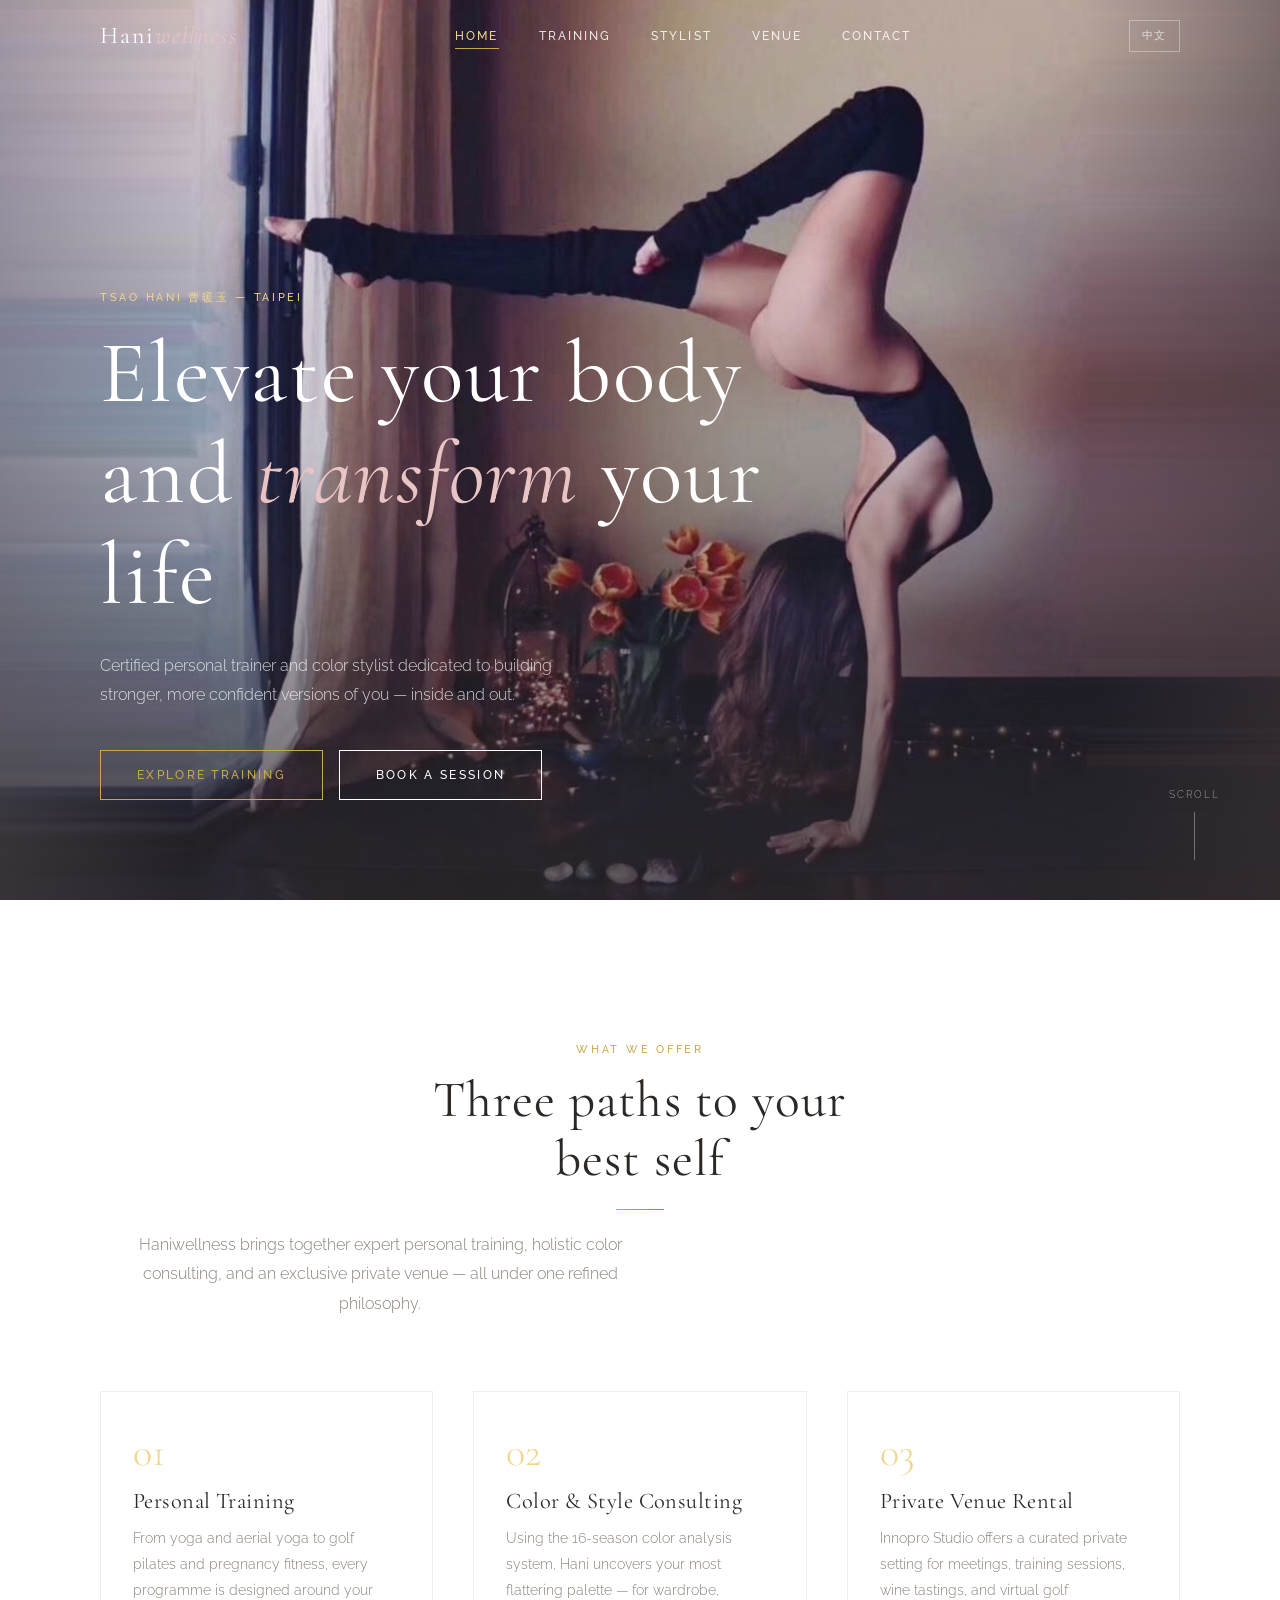
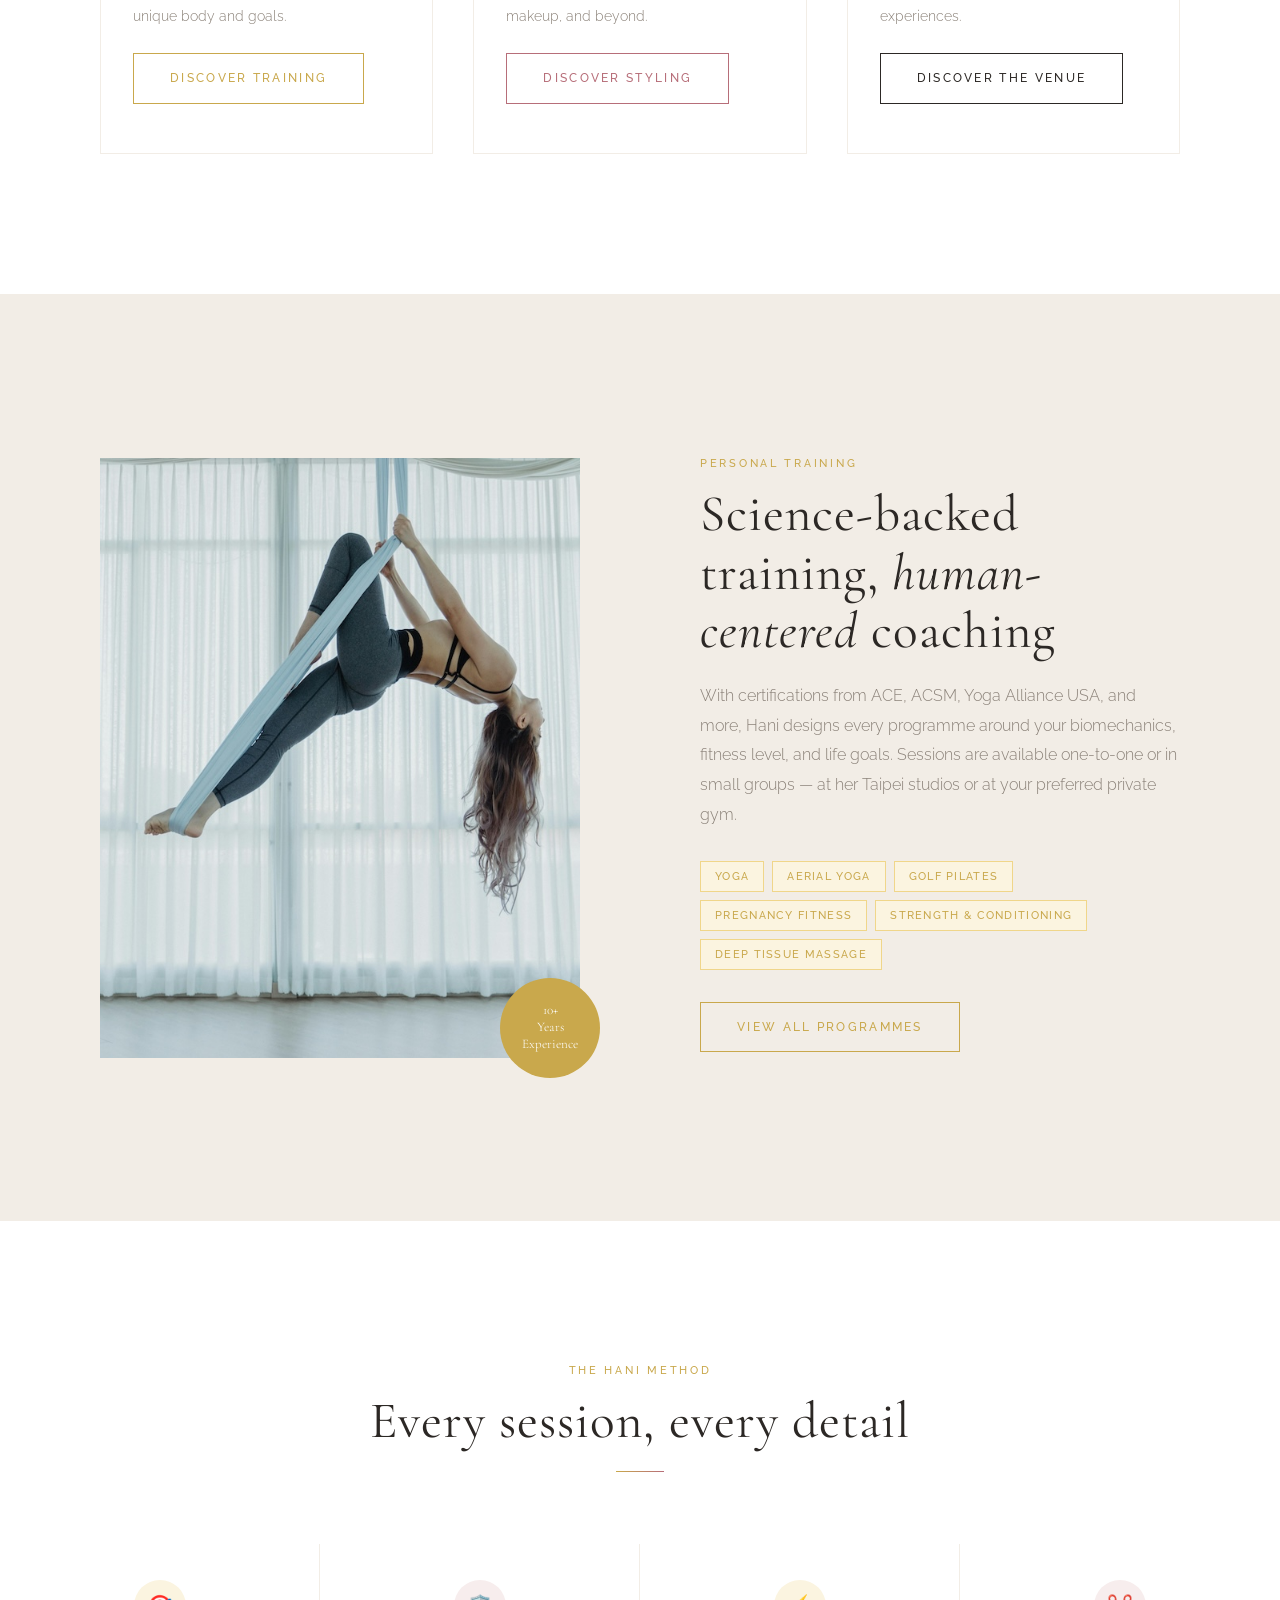
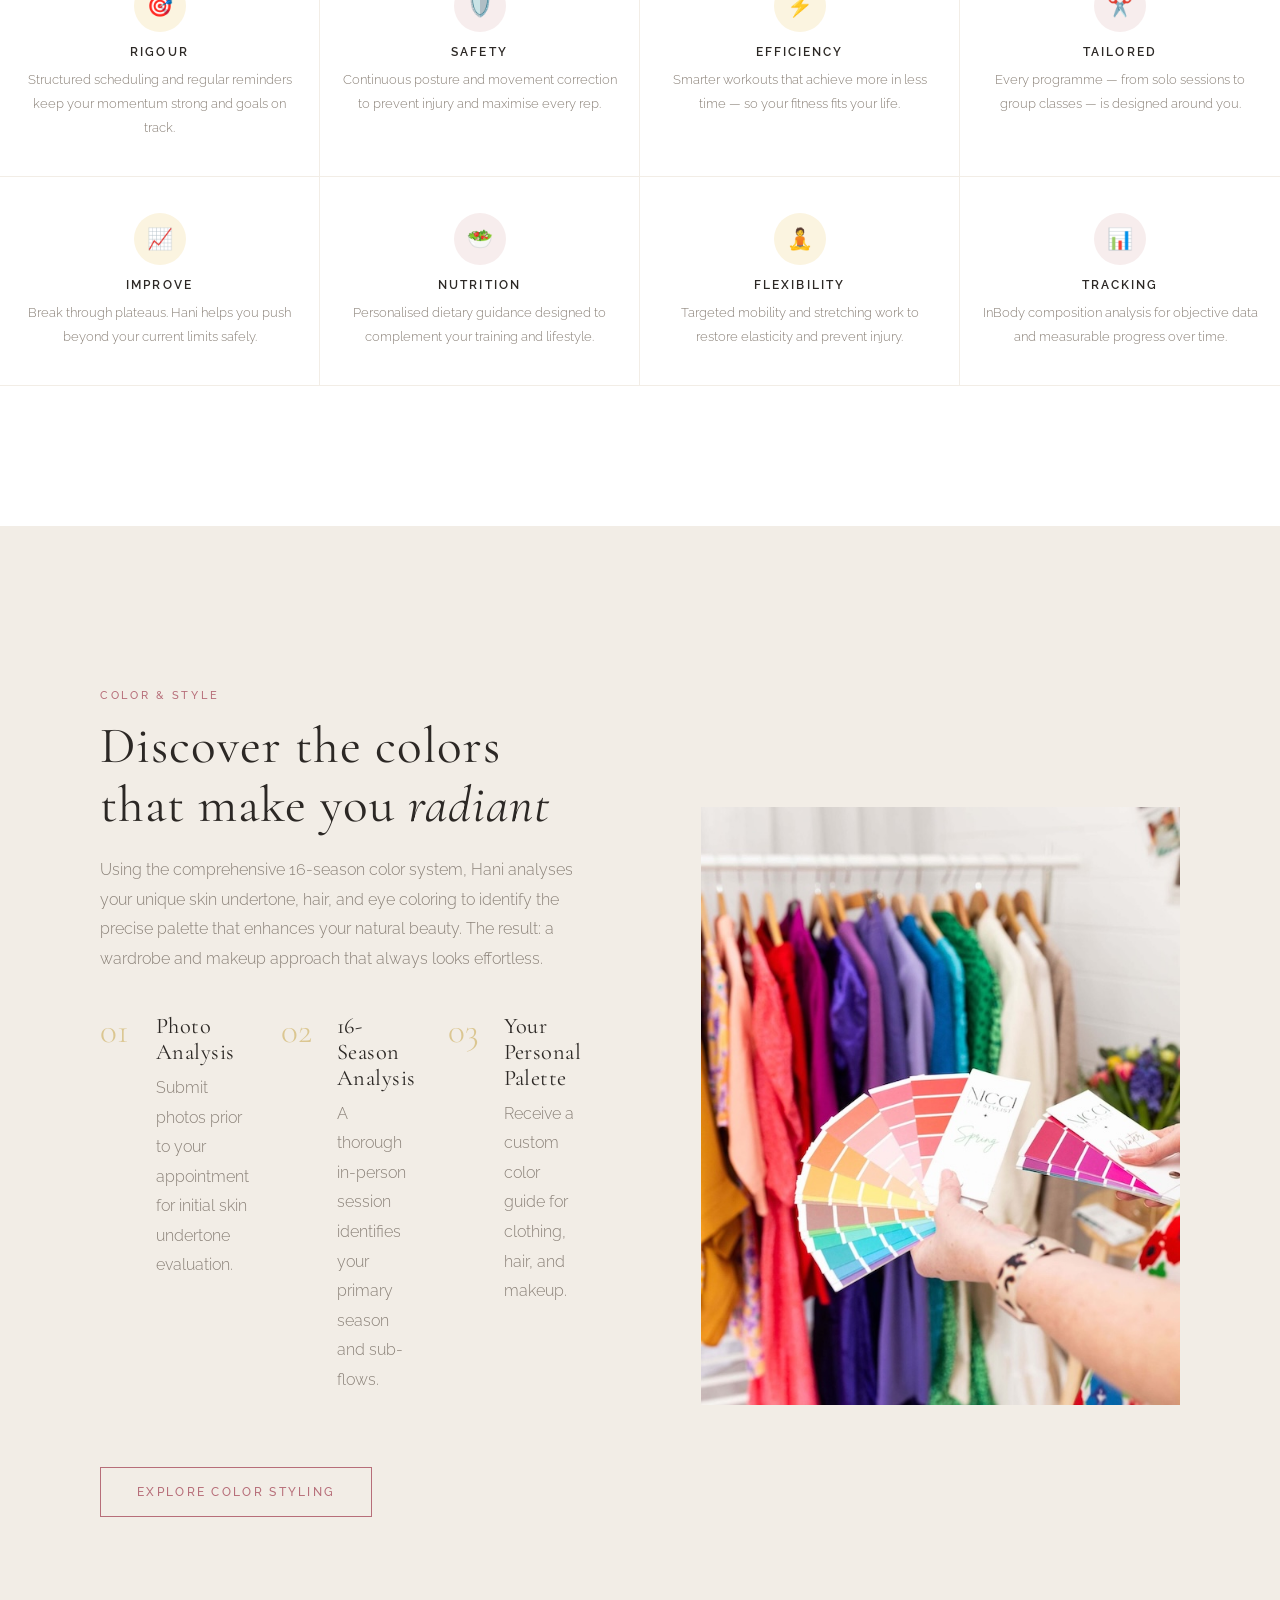
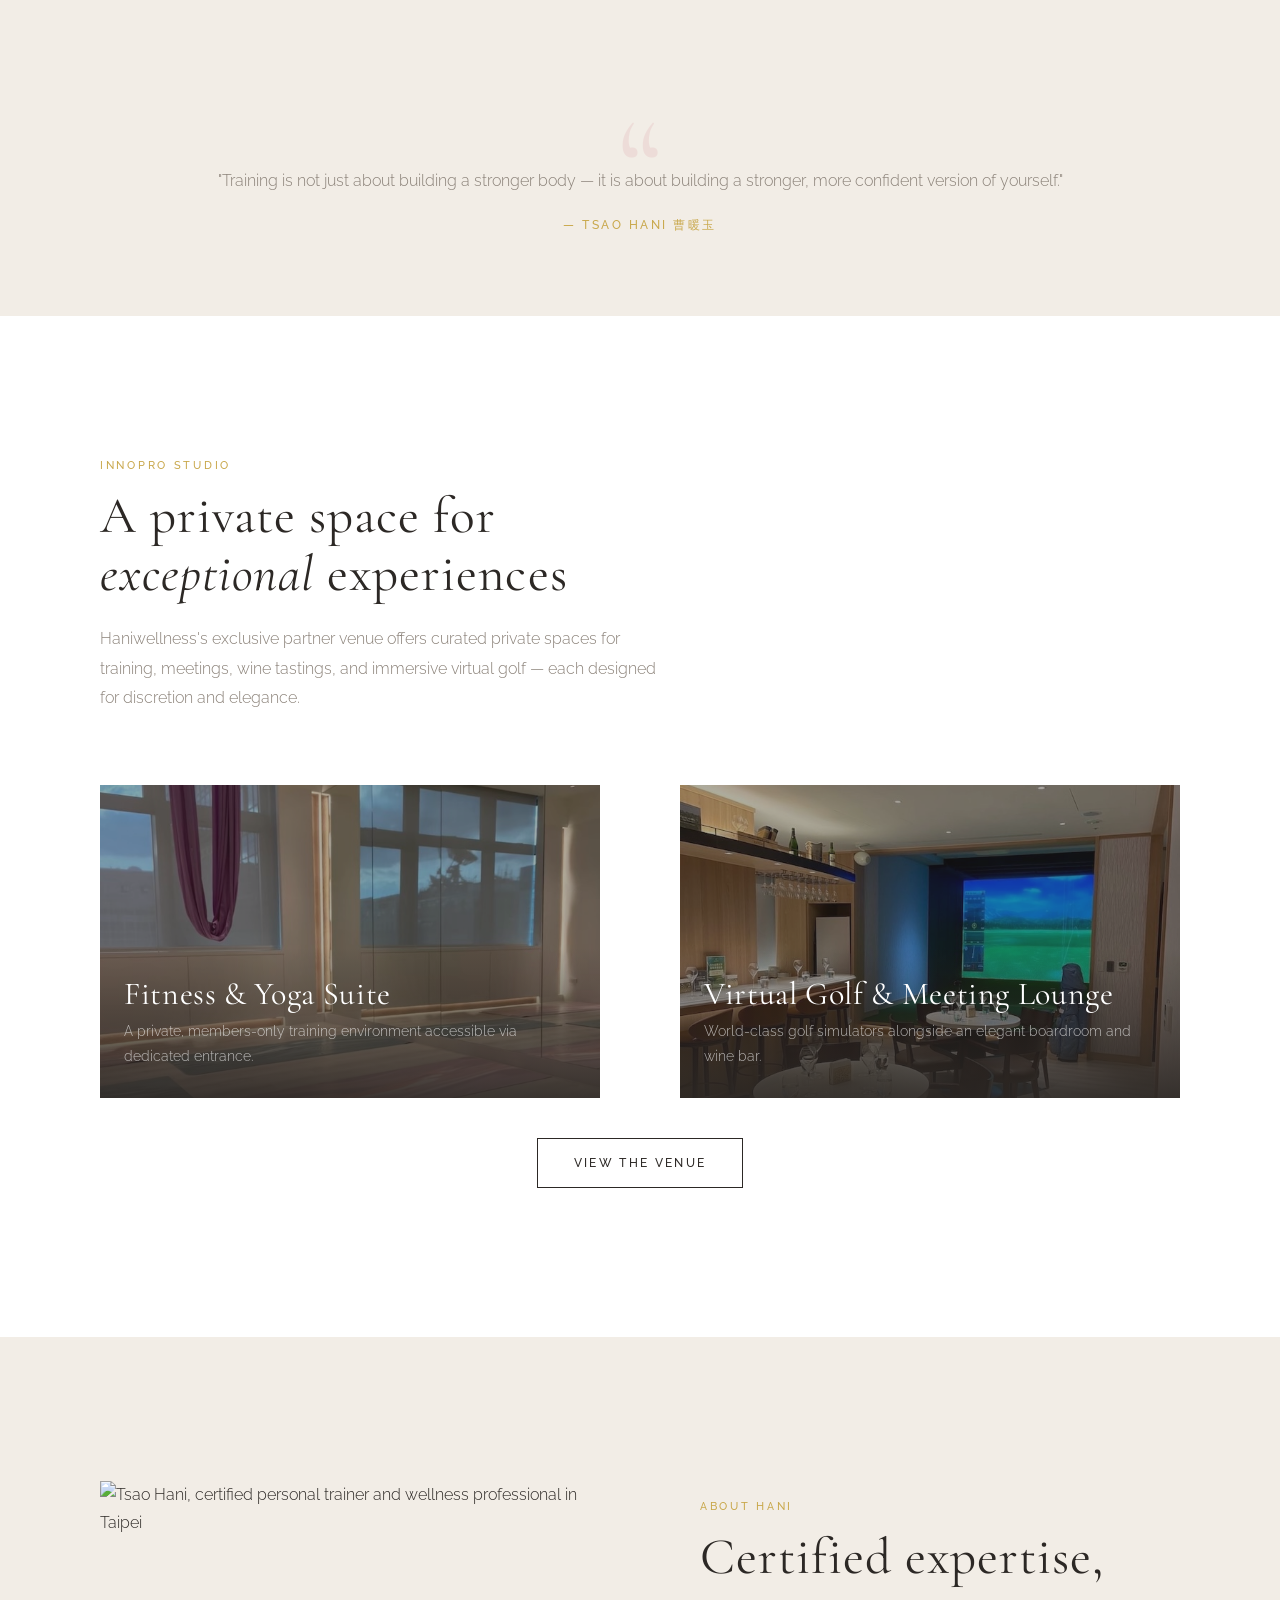
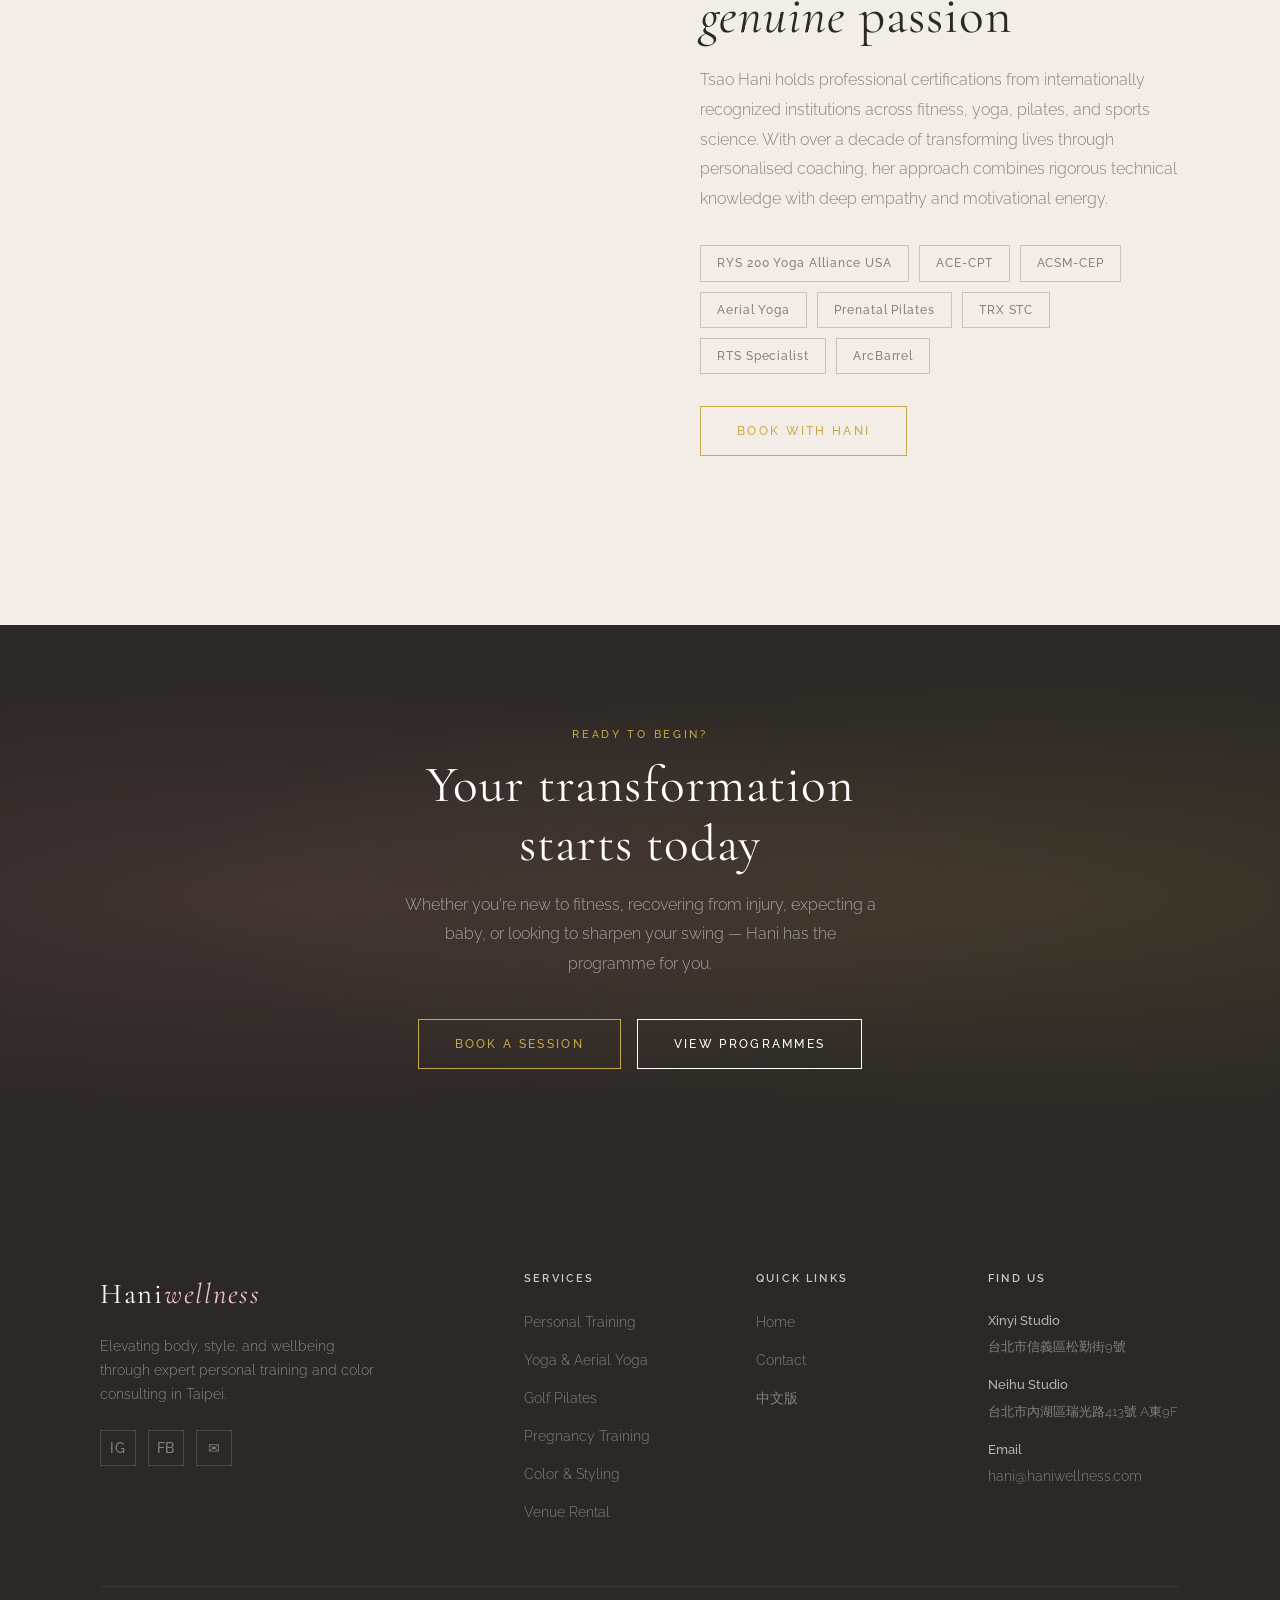
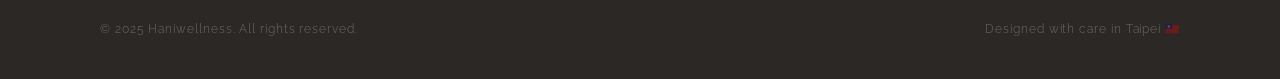
==== commit ab4eb60b: "SEO optimization" ====
--- a/index.html
+++ b/index.html
@@ -1,834 +1,512 @@
-<!doctype html>
+<!DOCTYPE html>
 <html lang="en">
-    <head>
-        <meta charset="UTF-8" />
-        <meta name="viewport" content="width=device-width, initial-scale=1.0" />
-        <title>
-            Haniwellness — Personal Training &amp; Color Styling by Tsao Hani |
-            Taipei
-        </title>
-        <meta
-            name="description"
-            content="Haniwellness by Tsao Hani offers elite personal training (yoga, aerial yoga, pregnancy fitness, golf pilates) and professional color &amp; style consulting in Taipei. Transform your body, confidence, and life."
-        />
-        <meta
-            name="keywords"
-            content="personal trainer Taipei, yoga Taipei, aerial yoga, pregnancy training, golf pilates, color consultant Taipei, personal stylist, Haniwellness, 台北健身, 個人教練, 空中瑜伽"
-        />
-        <meta name="author" content="Tsao Hani" />
-        <meta name="robots" content="index, follow" />
-        <link rel="canonical" href="https://haniwellness.com/" />
-
-        <!-- Open Graph -->
-        <meta property="og:type" content="website" />
-        <meta
-            property="og:title"
-            content="Haniwellness — Personal Training &amp; Color Styling by Tsao Hani"
-        />
-        <meta
-            property="og:description"
-            content="Elite personal training and professional color consulting in Taipei. Elevate your body, style, and wellbeing with Hani."
-        />
-        <meta property="og:url" content="https://haniwellness.com/" />
-        <meta
-            property="og:image"
-            content="https://haniwellness.com/images/hani-hero-personal-trainer-taipei.jpg"
-        />
-        <meta property="og:locale" content="en_US" />
-        <meta property="og:locale:alternate" content="zh_TW" />
-        <meta property="og:site_name" content="Haniwellness" />
-
-        <!-- Twitter Card -->
-        <meta name="twitter:card" content="summary_large_image" />
-        <meta
-            name="twitter:title"
-            content="Haniwellness — Personal Training &amp; Styling by Tsao Hani"
-        />
-        <meta
-            name="twitter:description"
-            content="Elite personal training and color consulting in Taipei."
-        />
-        <meta
-            name="twitter:image"
-            content="https://haniwellness.com/images/hani-hero-personal-trainer-taipei.jpg"
-        />
-
-        <!-- Alternate language -->
-        <link rel="alternate" hreflang="en" href="https://haniwellness.com/" />
-        <link
-            rel="alternate"
-            hreflang="zh-TW"
-            href="https://haniwellness.com/zh/"
-        />
-        <link
-            rel="alternate"
-            hreflang="x-default"
-            href="https://haniwellness.com/"
-        />
-
-        <link rel="stylesheet" href="css/style.css" />
-
-        <!-- Structured Data -->
-        <script type="application/ld+json">
-            {
-                "@context": "https://schema.org",
-                "@type": "LocalBusiness",
-                "name": "Haniwellness",
-                "description": "Personal training, yoga, aerial yoga, golf pilates, pregnancy fitness, and professional color styling by Tsao Hani in Taipei.",
-                "url": "https://haniwellness.com",
-                "image": "https://haniwellness.com/images/hani-hero-personal-trainer-taipei.jpg",
-                "founder": {
-                    "@type": "Person",
-                    "name": "Tsao Hani",
-                    "alternateName": "曹暖玉",
-                    "jobTitle": "Certified Personal Trainer & Color Consultant",
-                    "sameAs": [
-                        "https://www.instagram.com/hani_c1/",
-                        "https://www.facebook.com/profile.php?id=100083695221580"
-                    ]
-                },
-                "address": [
-                    {
-                        "@type": "PostalAddress",
-                        "streetAddress": "松勤街9號",
-                        "addressLocality": "信義區, 台北市",
-                        "addressCountry": "TW"
-                    },
-                    {
-                        "@type": "PostalAddress",
-                        "streetAddress": "瑞光路413號A東9F",
-                        "addressLocality": "內湖區, 台北市",
-                        "addressCountry": "TW"
-                    }
-                ],
-                "contactPoint": {
-                    "@type": "ContactPoint",
-                    "email": "hani@haniwellness.com",
-                    "contactType": "customer service"
-                },
-                "sameAs": [
-                    "https://www.instagram.com/hani_c1/",
-                    "https://www.facebook.com/profile.php?id=100083695221580"
-                ],
-                "hasOfferCatalog": {
-                    "@type": "OfferCatalog",
-                    "name": "Services",
-                    "itemListElement": [
-                        {
-                            "@type": "Offer",
-                            "itemOffered": {
-                                "@type": "Service",
-                                "name": "Personal Training"
-                            }
-                        },
-                        {
-                            "@type": "Offer",
-                            "itemOffered": {
-                                "@type": "Service",
-                                "name": "Yoga & Aerial Yoga"
-                            }
-                        },
-                        {
-                            "@type": "Offer",
-                            "itemOffered": {
-                                "@type": "Service",
-                                "name": "Golf Pilates"
-                            }
-                        },
-                        {
-                            "@type": "Offer",
-                            "itemOffered": {
-                                "@type": "Service",
-                                "name": "Pregnancy Training"
-                            }
-                        },
-                        {
-                            "@type": "Offer",
-                            "itemOffered": {
-                                "@type": "Service",
-                                "name": "Color & Style Consulting"
-                            }
-                        },
-                        {
-                            "@type": "Offer",
-                            "itemOffered": {
-                                "@type": "Service",
-                                "name": "Private Venue Rental"
-                            }
-                        }
-                    ]
-                }
-            }
-        </script>
-    </head>
-
-    <body>
-        <!-- ══ NAVIGATION ══════════════════════════ -->
-        <nav class="site-nav" role="navigation" aria-label="Main navigation">
-            <div class="nav-inner">
-                <a
-                    href="index.html"
-                    class="nav-logo-text"
-                    aria-label="Haniwellness home"
-                >
-                    Hani<em>wellness</em>
-                </a>
-                <div class="nav-links" role="menubar">
-                    <a href="index.html" role="menuitem" class="active">Home</a>
-                    <a href="training.html" role="menuitem">Training</a>
-                    <a href="stylist.html" role="menuitem">Stylist</a>
-                    <a href="rental.html" role="menuitem">Venue</a>
-                    <a href="contact.html" role="menuitem">Contact</a>
-                </div>
-                <div class="nav-right">
-                    <a
-                        href="zh/index.html"
-                        class="nav-lang"
-                        aria-label="Switch to Chinese"
-                        >中文</a
-                    >
-                    <button
-                        class="nav-hamburger"
-                        aria-label="Toggle navigation menu"
-                        aria-expanded="false"
-                        aria-controls="mobile-menu"
-                    >
-                        <span></span><span></span><span></span>
-                    </button>
-                </div>
+<head>
+  <meta charset="UTF-8">
+  <meta name="viewport" content="width=device-width, initial-scale=1.0">
+  <title>Haniwellness — Personal Training &amp; Color Styling by Tsao Hani | Taipei</title>
+  <meta name="description" content="Haniwellness by Tsao Hani offers elite personal training (yoga, aerial yoga, pregnancy fitness, golf pilates) and professional color &amp; style consulting in Taipei. Transform your body, confidence, and life.">
+  <meta name="keywords" content="personal trainer Taipei, yoga Taipei, aerial yoga, pregnancy training, golf pilates, color consultant Taipei, personal stylist, Haniwellness, 台北健身, 個人教練, 空中瑜伽">
+  <meta name="author" content="Tsao Hani">
+  <meta name="robots" content="index, follow">
+  <link rel="canonical" href="https://haniwellness.com/">
+
+  <!-- Open Graph -->
+  <meta property="og:type" content="website">
+  <meta property="og:title" content="Haniwellness — Personal Training &amp; Color Styling by Tsao Hani">
+  <meta property="og:description" content="Elite personal training and professional color consulting in Taipei. Elevate your body, style, and wellbeing with Hani.">
+  <meta property="og:url" content="https://haniwellness.com/">
+  <meta property="og:image" content="https://haniwellness.com/images/hani-hero-personal-trainer-taipei.jpg">
+  <meta property="og:locale" content="en_US">
+  <meta property="og:locale:alternate" content="zh_TW">
+  <meta property="og:site_name" content="Haniwellness">
+
+  <!-- Twitter Card -->
+  <meta name="twitter:card" content="summary_large_image">
+  <meta name="twitter:title" content="Haniwellness — Personal Training &amp; Styling by Tsao Hani">
+  <meta name="twitter:description" content="Elite personal training and color consulting in Taipei.">
+  <meta name="twitter:image" content="https://haniwellness.com/images/hani-hero-personal-trainer-taipei.jpg">
+
+  <!-- Alternate language -->
+  <link rel="alternate" hreflang="en" href="https://haniwellness.com/">
+  <link rel="alternate" hreflang="zh-TW" href="https://haniwellness.com/zh/">
+  <link rel="alternate" hreflang="x-default" href="https://haniwellness.com/">
+
+  <link rel="stylesheet" href="css/style.css">
+
+  <!-- WebSite entity — enables sitelinks search box and anchors all page @id references -->
+  <script type="application/ld+json">
+  {
+    "@context": "https://schema.org",
+    "@type": "WebSite",
+    "@id": "https://haniwellness.com/#website",
+    "url": "https://haniwellness.com",
+    "name": "Haniwellness",
+    "description": "Personal training, color analysis, and private venue rental by Tsao Hani in Taipei.",
+    "inLanguage": ["en", "zh-TW"],
+    "potentialAction": {
+      "@type": "SearchAction",
+      "target": {
+        "@type": "EntryPoint",
+        "urlTemplate": "https://haniwellness.com/?s={search_term_string}"
+      },
+      "query-input": "required name=search_term_string"
+    }
+  }
+  </script>
+
+  <!-- LocalBusiness entity — canonical identity node for Haniwellness -->
+  <script type="application/ld+json">
+  {
+    "@context": "https://schema.org",
+    "@type": "LocalBusiness",
+    "@id": "https://haniwellness.com/#business",
+    "name": "Haniwellness",
+    "alternateName": "Hani Wellness",
+    "description": "Personal training, yoga, aerial yoga, golf pilates, pregnancy fitness, and professional color styling by Tsao Hani in Taipei.",
+    "url": "https://haniwellness.com",
+    "image": "https://haniwellness.com/images/hani-hero-personal-trainer-taipei.jpg",
+    "founder": {
+      "@type": "Person",
+      "@id": "https://haniwellness.com/#person-tsao-hani",
+      "name": "Tsao Hani",
+      "alternateName": "曹暖玉",
+      "jobTitle": "Certified Personal Trainer & Color Consultant",
+      "sameAs": [
+        "https://www.instagram.com/hani_c1/",
+        "https://www.facebook.com/profile.php?id=100083695221580"
+      ]
+    },
+    "address": [
+      {
+        "@type": "PostalAddress",
+        "streetAddress": "松勤街9號",
+        "addressLocality": "信義區, 台北市",
+        "addressRegion": "Taipei",
+        "addressCountry": "TW"
+      },
+      {
+        "@type": "PostalAddress",
+        "streetAddress": "瑞光路413號A東9F",
+        "addressLocality": "內湖區, 台北市",
+        "addressRegion": "Taipei",
+        "addressCountry": "TW"
+      }
+    ],
+    "contactPoint": {
+      "@type": "ContactPoint",
+      "email": "hani@haniwellness.com",
+      "contactType": "customer service",
+      "availableLanguage": ["English", "Chinese"]
+    },
+    "sameAs": [
+      "https://www.instagram.com/hani_c1/",
+      "https://www.facebook.com/profile.php?id=100083695221580"
+    ],
+    "hasOfferCatalog": {
+      "@type": "OfferCatalog",
+      "name": "Services",
+      "itemListElement": [
+        {"@type": "Offer", "itemOffered": {"@type": "Service", "@id": "https://haniwellness.com/training.html#service", "name": "Personal Training"}},
+        {"@type": "Offer", "itemOffered": {"@type": "Service", "name": "Yoga & Aerial Yoga"}},
+        {"@type": "Offer", "itemOffered": {"@type": "Service", "name": "Golf Pilates"}},
+        {"@type": "Offer", "itemOffered": {"@type": "Service", "name": "Pregnancy Training"}},
+        {"@type": "Offer", "itemOffered": {"@type": "Service", "@id": "https://haniwellness.com/stylist.html#service", "name": "Color & Style Consulting"}},
+        {"@type": "Offer", "itemOffered": {"@type": "Service", "name": "Private Venue Rental"}}
+      ]
+    }
+  }
+  </script>
+
+  <!-- WebPage + Speakable for homepage -->
+  <script type="application/ld+json">
+  {
+    "@context": "https://schema.org",
+    "@type": "WebPage",
+    "@id": "https://haniwellness.com/#webpage",
+    "url": "https://haniwellness.com/",
+    "name": "Haniwellness — Personal Training & Color Styling by Tsao Hani | Taipei",
+    "isPartOf": { "@id": "https://haniwellness.com/#website" },
+    "about": { "@id": "https://haniwellness.com/#business" },
+    "speakable": {
+      "@type": "SpeakableSpecification",
+      "cssSelector": [".hero-content h1", ".hero-content p", "#services-heading", "#training-heading", "#stylist-heading", "#about-heading"]
+    }
+  }
+  </script>
+</head>
+
+<body>
+
+  <!-- ══ NAVIGATION ══════════════════════════ -->
+  <nav class="site-nav" role="navigation" aria-label="Main navigation">
+    <div class="nav-inner">
+      <a href="index.html" class="nav-logo-text" aria-label="Haniwellness home">
+        Hani<em>wellness</em>
+      </a>
+      <div class="nav-links" role="menubar">
+        <a href="index.html" role="menuitem" class="active">Home</a>
+        <a href="training.html" role="menuitem">Training</a>
+        <a href="stylist.html" role="menuitem">Stylist</a>
+        <a href="rental.html" role="menuitem">Venue</a>
+        <a href="contact.html" role="menuitem">Contact</a>
+      </div>
+      <div class="nav-right">
+        <a href="zh/index.html" class="nav-lang" aria-label="Switch to Chinese">中文</a>
+        <button class="nav-hamburger" aria-label="Toggle navigation menu" aria-expanded="false" aria-controls="mobile-menu">
+          <span></span><span></span><span></span>
+        </button>
+      </div>
+    </div>
+  </nav>
+
+  <!-- Mobile menu -->
+  <div class="nav-mobile-menu" id="mobile-menu" role="menu" aria-label="Mobile navigation">
+    <a href="index.html" role="menuitem">Home</a>
+    <a href="training.html" role="menuitem">Training</a>
+    <a href="stylist.html" role="menuitem">Stylist</a>
+    <a href="rental.html" role="menuitem">Venue</a>
+    <a href="contact.html" role="menuitem">Contact</a>
+    <a href="zh/index.html" role="menuitem">中文版</a>
+  </div>
+
+  <main id="main-content">
+
+    <!-- ══ HERO ════════════════════════════════ -->
+    <section class="hero" aria-label="Introduction">
+      <div class="hero-media">
+        <img
+          src="images/hani-hero-personal-trainer-taipei.jpg"
+          alt="Tsao Hani, certified personal trainer and wellness expert in Taipei"
+          fetchpriority="high"
+          width="1920" height="1080"
+        >
+      </div>
+      <div class="hero-overlay" aria-hidden="true"></div>
+      <div class="container">
+        <div class="hero-content">
+          <span class="eyebrow">Tsao Hani 曹暖玉 — Taipei</span>
+          <h1>Elevate your body<br>and <em>transform</em> your life</h1>
+          <p>Certified personal trainer and color stylist dedicated to building stronger, more confident versions of you — inside and out.</p>
+          <div class="hero-ctas">
+            <a href="training.html" class="btn btn-gold"><span>Explore Training</span></a>
+            <a href="contact.html" class="btn btn-white"><span>Book a Session</span></a>
+          </div>
+        </div>
+      </div>
+      <div class="hero-scroll" aria-hidden="true">
+        <span>Scroll</span>
+        <div class="hero-scroll-line"></div>
+      </div>
+    </section>
+
+    <!-- ══ INTRO — 3 PILLARS ════════════════════ -->
+    <section class="section bg-white" aria-labelledby="services-heading">
+      <div class="container">
+        <div class="section-head text-center reveal">
+          <span class="eyebrow">What We Offer</span>
+          <h2 id="services-heading">Three paths to your<br>best self</h2>
+          <div class="gold-divider"></div>
+          <p>Haniwellness brings together expert personal training, holistic color consulting, and an exclusive private venue — all under one refined philosophy.</p>
+        </div>
+
+        <div class="grid-3">
+          <article class="service-card reveal reveal-delay-1">
+            <div class="service-card-num">01</div>
+            <h4>Personal Training</h4>
+            <p>From yoga and aerial yoga to golf pilates and pregnancy fitness, every programme is designed around your unique body and goals.</p>
+            <a href="training.html" class="btn btn-gold mt-24" style="margin-top:24px"><span>Discover Training</span></a>
+          </article>
+          <article class="service-card reveal reveal-delay-2">
+            <div class="service-card-num">02</div>
+            <h4>Color &amp; Style Consulting</h4>
+            <p>Using the 16-season color analysis system, Hani uncovers your most flattering palette — for wardrobe, makeup, and beyond.</p>
+            <a href="stylist.html" class="btn btn-rose mt-24" style="margin-top:24px"><span>Discover Styling</span></a>
+          </article>
+          <article class="service-card reveal reveal-delay-3">
+            <div class="service-card-num">03</div>
+            <h4>Private Venue Rental</h4>
+            <p>Innopro Studio offers a curated private setting for meetings, training sessions, wine tastings, and virtual golf experiences.</p>
+            <a href="rental.html" class="btn btn-dark mt-24" style="margin-top:24px"><span>Discover the Venue</span></a>
+          </article>
+        </div>
+      </div>
+    </section>
+
+    <!-- ══ TRAINING FEATURE ═════════════════════ -->
+    <section class="section bg-ivory-dark" aria-labelledby="training-heading">
+      <div class="container">
+        <div class="feature-block">
+          <div class="feature-image reveal">
+            <img
+              src="images/hani-yoga-aerial-session-taipei.jpg"
+              alt="Hani coaching an aerial yoga session in Taipei studio"
+              width="600" height="750"
+              loading="lazy"
+            >
+            <div class="feature-image-badge" aria-label="Over 10 years experience">
+              10+<br>Years<br>Experience
             </div>
+          </div>
+          <div class="feature-text reveal reveal-delay-2">
+            <span class="eyebrow">Personal Training</span>
+            <h2 id="training-heading">Science-backed training, <em>human-centered</em> coaching</h2>
+            <p>With certifications from ACE, ACSM, Yoga Alliance USA, and more, Hani designs every programme around your biomechanics, fitness level, and life goals. Sessions are available one-to-one or in small groups — at her Taipei studios or at your preferred private gym.</p>
+            <div class="training-tags" aria-label="Training specialties">
+              <span class="training-tag">Yoga</span>
+              <span class="training-tag">Aerial Yoga</span>
+              <span class="training-tag">Golf Pilates</span>
+              <span class="training-tag">Pregnancy Fitness</span>
+              <span class="training-tag">Strength &amp; Conditioning</span>
+              <span class="training-tag">Deep Tissue Massage</span>
+            </div>
+            <a href="training.html" class="btn btn-gold" style="margin-top:32px"><span>View All Programmes</span></a>
+          </div>
+        </div>
+      </div>
+    </section>
+
+    <!-- ══ 8 PILLARS ════════════════════════════ -->
+    <section class="section bg-white" aria-labelledby="pillars-heading">
+      <div class="container">
+        <div class="section-head text-center reveal">
+          <span class="eyebrow">The Hani Method</span>
+          <h2 id="pillars-heading">Every session, every detail</h2>
+          <div class="gold-divider"></div>
+        </div>
+      </div>
+      <div class="pillar-grid reveal">
+        <div class="pillar-item">
+          <div class="pillar-icon pillar-icon-gold" aria-hidden="true">🎯</div>
+          <h4>Rigour</h4>
+          <p>Structured scheduling and regular reminders keep your momentum strong and goals on track.</p>
+        </div>
+        <div class="pillar-item">
+          <div class="pillar-icon pillar-icon-rose" aria-hidden="true">🛡️</div>
+          <h4>Safety</h4>
+          <p>Continuous posture and movement correction to prevent injury and maximise every rep.</p>
+        </div>
+        <div class="pillar-item">
+          <div class="pillar-icon pillar-icon-gold" aria-hidden="true">⚡</div>
+          <h4>Efficiency</h4>
+          <p>Smarter workouts that achieve more in less time — so your fitness fits your life.</p>
+        </div>
+        <div class="pillar-item">
+          <div class="pillar-icon pillar-icon-rose" aria-hidden="true">✂️</div>
+          <h4>Tailored</h4>
+          <p>Every programme — from solo sessions to group classes — is designed around you.</p>
+        </div>
+        <div class="pillar-item">
+          <div class="pillar-icon pillar-icon-gold" aria-hidden="true">📈</div>
+          <h4>Improve</h4>
+          <p>Break through plateaus. Hani helps you push beyond your current limits safely.</p>
+        </div>
+        <div class="pillar-item">
+          <div class="pillar-icon pillar-icon-rose" aria-hidden="true">🥗</div>
+          <h4>Nutrition</h4>
+          <p>Personalised dietary guidance designed to complement your training and lifestyle.</p>
+        </div>
+        <div class="pillar-item">
+          <div class="pillar-icon pillar-icon-gold" aria-hidden="true">🧘</div>
+          <h4>Flexibility</h4>
+          <p>Targeted mobility and stretching work to restore elasticity and prevent injury.</p>
+        </div>
+        <div class="pillar-item">
+          <div class="pillar-icon pillar-icon-rose" aria-hidden="true">📊</div>
+          <h4>Tracking</h4>
+          <p>InBody composition analysis for objective data and measurable progress over time.</p>
+        </div>
+      </div>
+    </section>
+
+    <!-- ══ STYLIST FEATURE ══════════════════════ -->
+    <section class="section bg-ivory-dark" aria-labelledby="stylist-heading">
+      <div class="container">
+        <div class="feature-block reverse">
+          <div class="feature-text reveal">
+            <span class="eyebrow eyebrow-rose">Color &amp; Style</span>
+            <h2 id="stylist-heading">Discover the colors that make you <em>radiant</em></h2>
+            <p>Using the comprehensive 16-season color system, Hani analyses your unique skin undertone, hair, and eye coloring to identify the precise palette that enhances your natural beauty. The result: a wardrobe and makeup approach that always looks effortless.</p>
+            <div class="steps mt-40">
+              <div class="step">
+                <h4>Photo Analysis</h4>
+                <p>Submit photos prior to your appointment for initial skin undertone evaluation.</p>
+              </div>
+              <div class="step">
+                <h4>16-Season Analysis</h4>
+                <p>A thorough in-person session identifies your primary season and sub-flows.</p>
+              </div>
+              <div class="step">
+                <h4>Your Personal Palette</h4>
+                <p>Receive a custom color guide for clothing, hair, and makeup.</p>
+              </div>
+            </div>
+            <a href="stylist.html" class="btn btn-rose" style="margin-top:40px"><span>Explore Color Styling</span></a>
+          </div>
+          <div class="feature-image reveal reveal-delay-2">
+            <img
+              src="images/hani-color-analysis-personal-stylist-taipei.jpg"
+              alt="Personal color analysis session with Tsao Hani in Taipei"
+              width="600" height="750"
+              loading="lazy"
+            >
+          </div>
+        </div>
+      </div>
+    </section>
+
+    <!-- ══ PULL QUOTE ════════════════════════════ -->
+    <blockquote class="pull-quote" cite="https://haniwellness.com">
+      <p>"Training is not just about building a stronger body — it is about building a stronger, more confident version of yourself."</p>
+      <cite>— Tsao Hani 曹暖玉</cite>
+    </blockquote>
+
+    <!-- ══ VENUE FEATURE ════════════════════════ -->
+    <section class="section bg-white" aria-labelledby="venue-heading">
+      <div class="container">
+        <div class="section-head reveal">
+          <span class="eyebrow">Innopro Studio</span>
+          <h2 id="venue-heading">A private space for<br><em>exceptional</em> experiences</h2>
+          <div class="gold-divider-left"></div>
+          <p>Haniwellness's exclusive partner venue offers curated private spaces for training, meetings, wine tastings, and immersive virtual golf — each designed for discretion and elegance.</p>
+        </div>
+        <div class="grid-2 reveal reveal-delay-1">
+          <article class="venue-card">
+            <img
+              src="images/innopro-studio-yoga-training-room-taipei.jpg"
+              alt="Private yoga and training studio at Innopro Studio, Taipei"
+              width="700" height="438"
+              loading="lazy"
+            >
+            <div class="venue-card-text">
+              <h3>Fitness &amp; Yoga Suite</h3>
+              <p>A private, members-only training environment accessible via dedicated entrance.</p>
+            </div>
+          </article>
+          <article class="venue-card">
+            <img
+              src="images/innopro-studio-virtual-golf-meeting-room-taipei.jpg"
+              alt="Virtual golf simulator and meeting lounge at Innopro Studio, Taipei"
+              width="700" height="438"
+              loading="lazy"
+            >
+            <div class="venue-card-text">
+              <h3>Virtual Golf &amp; Meeting Lounge</h3>
+              <p>World-class golf simulators alongside an elegant boardroom and wine bar.</p>
+            </div>
+          </article>
+        </div>
+        <div class="text-center mt-40 reveal">
+          <a href="rental.html" class="btn btn-dark"><span>View the Venue</span></a>
+        </div>
+      </div>
+    </section>
+
+    <!-- ══ ABOUT ═════════════════════════════════ -->
+    <section class="section bg-ivory-dark" aria-labelledby="about-heading">
+      <div class="container">
+        <div class="feature-block">
+          <div class="feature-image reveal">
+            <img
+              src="images/tsao-hani-certified-trainer-portrait-taipei.jpg"
+              alt="Tsao Hani, certified personal trainer and wellness professional in Taipei"
+              width="600" height="750"
+              loading="lazy"
+            >
+          </div>
+          <div class="feature-text reveal reveal-delay-2">
+            <span class="eyebrow">About Hani</span>
+            <h2 id="about-heading">Certified expertise, <em>genuine</em> passion</h2>
+            <p>Tsao Hani holds professional certifications from internationally recognized institutions across fitness, yoga, pilates, and sports science. With over a decade of transforming lives through personalised coaching, her approach combines rigorous technical knowledge with deep empathy and motivational energy.</p>
+            <div class="credential-row" aria-label="Certifications">
+              <span class="credential-tag">RYS 200 Yoga Alliance USA</span>
+              <span class="credential-tag">ACE-CPT</span>
+              <span class="credential-tag">ACSM-CEP</span>
+              <span class="credential-tag">Aerial Yoga</span>
+              <span class="credential-tag">Prenatal Pilates</span>
+              <span class="credential-tag">TRX STC</span>
+              <span class="credential-tag">RTS Specialist</span>
+              <span class="credential-tag">ArcBarrel</span>
+            </div>
+            <a href="contact.html" class="btn btn-gold" style="margin-top:32px"><span>Book with Hani</span></a>
+          </div>
+        </div>
+      </div>
+    </section>
+
+    <!-- ══ CTA BAND ══════════════════════════════ -->
+    <section class="cta-band" aria-labelledby="cta-heading">
+      <span class="eyebrow">Ready to Begin?</span>
+      <h2 id="cta-heading">Your transformation<br>starts today</h2>
+      <p>Whether you're new to fitness, recovering from injury, expecting a baby, or looking to sharpen your swing — Hani has the programme for you.</p>
+      <div class="cta-band-btns">
+        <a href="contact.html" class="btn btn-gold"><span>Book a Session</span></a>
+        <a href="training.html" class="btn btn-white"><span>View Programmes</span></a>
+      </div>
+    </section>
+
+  </main>
+
+  <!-- ══ FOOTER ═══════════════════════════════ -->
+  <footer class="site-footer" role="contentinfo">
+    <div class="container">
+      <div class="footer-grid">
+
+        <!-- Brand -->
+        <div class="footer-col">
+          <div class="footer-brand-name">Hani<em>wellness</em></div>
+          <p class="footer-tagline">Elevating body, style, and wellbeing through expert personal training and color consulting in Taipei.</p>
+          <div class="footer-social">
+            <a href="https://www.instagram.com/hani_c1/" target="_blank" rel="noopener noreferrer" aria-label="Instagram">IG</a>
+            <a href="https://www.facebook.com/profile.php?id=100083695221580" target="_blank" rel="noopener noreferrer" aria-label="Facebook">FB</a>
+            <a href="mailto:hani@haniwellness.com" aria-label="Email">✉</a>
+          </div>
+        </div>
+
+        <!-- Services -->
+        <nav class="footer-col" aria-label="Services links">
+          <div class="footer-col-title">Services</div>
+          <ul>
+            <li><a href="training.html">Personal Training</a></li>
+            <li><a href="training.html#yoga">Yoga &amp; Aerial Yoga</a></li>
+            <li><a href="training.html#golf">Golf Pilates</a></li>
+            <li><a href="training.html#pregnancy">Pregnancy Training</a></li>
+            <li><a href="stylist.html">Color &amp; Styling</a></li>
+            <li><a href="rental.html">Venue Rental</a></li>
+          </ul>
         </nav>
 
-        <!-- Mobile menu -->
-        <div
-            class="nav-mobile-menu"
-            id="mobile-menu"
-            role="menu"
-            aria-label="Mobile navigation"
-        >
-            <a href="index.html" role="menuitem">Home</a>
-            <a href="training.html" role="menuitem">Training</a>
-            <a href="stylist.html" role="menuitem">Stylist</a>
-            <a href="rental.html" role="menuitem">Venue</a>
-            <a href="contact.html" role="menuitem">Contact</a>
-            <a href="zh/index.html" role="menuitem">中文版</a>
-        </div>
-
-        <main id="main-content">
-            <!-- ══ HERO ════════════════════════════════ -->
-            <section class="hero" aria-label="Introduction">
-                <div class="hero-media">
-                    <img
-                        src="images/hani-hero-personal-trainer-taipei.jpg"
-                        alt="Tsao Hani, certified personal trainer and wellness expert in Taipei"
-                        fetchpriority="high"
-                        width="1920"
-                        height="1080"
-                    />
-                </div>
-                <div class="hero-overlay" aria-hidden="true"></div>
-                <div class="container">
-                    <div class="hero-content">
-                        <span class="eyebrow">Tsao Hani 曹暖玉 — Taipei</span>
-                        <h1>
-                            Elevate your body<br />and <em>transform</em> your
-                            life
-                        </h1>
-                        <p>
-                            Certified personal trainer and color stylist
-                            dedicated to building stronger, more confident
-                            versions of you — inside and out.
-                        </p>
-                        <div class="hero-ctas">
-                            <a href="training.html" class="btn btn-gold"
-                                ><span>Explore Training</span></a
-                            >
-                            <a href="contact.html" class="btn btn-white"
-                                ><span>Book a Session</span></a
-                            >
-                        </div>
-                    </div>
-                </div>
-                <div class="hero-scroll" aria-hidden="true">
-                    <span>Scroll</span>
-                    <div class="hero-scroll-line"></div>
-                </div>
-            </section>
-
-            <!-- ══ INTRO — 3 PILLARS ════════════════════ -->
-            <section
-                class="section bg-white"
-                aria-labelledby="services-heading"
-            >
-                <div class="container">
-                    <div class="section-head text-center reveal">
-                        <span class="eyebrow">What We Offer</span>
-                        <h2 id="services-heading">
-                            Three paths to your<br />best self
-                        </h2>
-                        <div class="gold-divider"></div>
-                        <p>
-                            Haniwellness brings together expert personal
-                            training, holistic color consulting, and an
-                            exclusive private venue — all under one refined
-                            philosophy.
-                        </p>
-                    </div>
-
-                    <div class="grid-3">
-                        <article class="service-card reveal reveal-delay-1">
-                            <div class="service-card-num">01</div>
-                            <h4>Personal Training</h4>
-                            <p>
-                                From yoga and aerial yoga to golf pilates and
-                                pregnancy fitness, every programme is designed
-                                around your unique body and goals.
-                            </p>
-                            <a
-                                href="training.html"
-                                class="btn btn-gold mt-24"
-                                style="margin-top: 24px"
-                                ><span>Discover Training</span></a
-                            >
-                        </article>
-                        <article class="service-card reveal reveal-delay-2">
-                            <div class="service-card-num">02</div>
-                            <h4>Color &amp; Style Consulting</h4>
-                            <p>
-                                Using the 16-season color analysis system, Hani
-                                uncovers your most flattering palette — for
-                                wardrobe, makeup, and beyond.
-                            </p>
-                            <a
-                                href="stylist.html"
-                                class="btn btn-rose mt-24"
-                                style="margin-top: 24px"
-                                ><span>Discover Styling</span></a
-                            >
-                        </article>
-                        <article class="service-card reveal reveal-delay-3">
-                            <div class="service-card-num">03</div>
-                            <h4>Private Venue Rental</h4>
-                            <p>
-                                Innopro Studio offers a curated private setting
-                                for meetings, training sessions, wine tastings,
-                                and virtual golf experiences.
-                            </p>
-                            <a
-                                href="rental.html"
-                                class="btn btn-dark mt-24"
-                                style="margin-top: 24px"
-                                ><span>Discover the Venue</span></a
-                            >
-                        </article>
-                    </div>
-                </div>
-            </section>
-
-            <!-- ══ TRAINING FEATURE ═════════════════════ -->
-            <section
-                class="section bg-ivory-dark"
-                aria-labelledby="training-heading"
-            >
-                <div class="container">
-                    <div class="feature-block">
-                        <div class="feature-image reveal">
-                            <img
-                                src="images/hani-yoga-aerial-session-taipei.jpg"
-                                alt="Hani coaching an aerial yoga session in Taipei studio"
-                                width="600"
-                                height="750"
-                                loading="lazy"
-                            />
-                            <div
-                                class="feature-image-badge"
-                                aria-label="Over 10 years experience"
-                            >
-                                10+<br />Years<br />Experience
-                            </div>
-                        </div>
-                        <div class="feature-text reveal reveal-delay-2">
-                            <span class="eyebrow">Personal Training</span>
-                            <h2 id="training-heading">
-                                Science-backed training,
-                                <em>human-centered</em> coaching
-                            </h2>
-                            <p>
-                                With certifications from ACE, ACSM, Yoga
-                                Alliance USA, and more, Hani designs every
-                                programme around your biomechanics, fitness
-                                level, and life goals. Sessions are available
-                                one-to-one or in small groups — at her Taipei
-                                studios or at your preferred private gym.
-                            </p>
-                            <div
-                                class="training-tags"
-                                aria-label="Training specialties"
-                            >
-                                <span class="training-tag">Yoga</span>
-                                <span class="training-tag">Aerial Yoga</span>
-                                <span class="training-tag">Golf Pilates</span>
-                                <span class="training-tag"
-                                    >Pregnancy Fitness</span
-                                >
-                                <span class="training-tag"
-                                    >Strength &amp; Conditioning</span
-                                >
-                                <span class="training-tag"
-                                    >Deep Tissue Massage</span
-                                >
-                            </div>
-                            <a
-                                href="training.html"
-                                class="btn btn-gold"
-                                style="margin-top: 32px"
-                                ><span>View All Programmes</span></a
-                            >
-                        </div>
-                    </div>
-                </div>
-            </section>
-
-            <!-- ══ 8 PILLARS ════════════════════════════ -->
-            <section class="section bg-white" aria-labelledby="pillars-heading">
-                <div class="container">
-                    <div class="section-head text-center reveal">
-                        <span class="eyebrow">The Hani Method</span>
-                        <h2 id="pillars-heading">
-                            Every session, every detail
-                        </h2>
-                        <div class="gold-divider"></div>
-                    </div>
-                </div>
-                <div class="pillar-grid reveal">
-                    <div class="pillar-item">
-                        <div
-                            class="pillar-icon pillar-icon-gold"
-                            aria-hidden="true"
-                        >
-                            🎯
-                        </div>
-                        <h4>Rigour</h4>
-                        <p>
-                            Structured scheduling and regular reminders keep
-                            your momentum strong and goals on track.
-                        </p>
-                    </div>
-                    <div class="pillar-item">
-                        <div
-                            class="pillar-icon pillar-icon-rose"
-                            aria-hidden="true"
-                        >
-                            🛡️
-                        </div>
-                        <h4>Safety</h4>
-                        <p>
-                            Continuous posture and movement correction to
-                            prevent injury and maximise every rep.
-                        </p>
-                    </div>
-                    <div
-                        class="pillar-icon pillar-icon-gold"
-                        aria-hidden="true"
-                        style="display: none"
-                    ></div>
-                    <div class="pillar-item">
-                        <div
-                            class="pillar-icon pillar-icon-gold"
-                            aria-hidden="true"
-                        >
-                            ⚡
-                        </div>
-                        <h4>Efficiency</h4>
-                        <p>
-                            Smarter workouts that achieve more in less time — so
-                            your fitness fits your life.
-                        </p>
-                    </div>
-                    <div class="pillar-item">
-                        <div
-                            class="pillar-icon pillar-icon-rose"
-                            aria-hidden="true"
-                        >
-                            ✂️
-                        </div>
-                        <h4>Tailored</h4>
-                        <p>
-                            Every programme — from solo sessions to group
-                            classes — is designed around you.
-                        </p>
-                    </div>
-                    <div class="pillar-item">
-                        <div
-                            class="pillar-icon pillar-icon-gold"
-                            aria-hidden="true"
-                        >
-                            📈
-                        </div>
-                        <h4>Improve</h4>
-                        <p>
-                            Break through plateaus. Hani helps you push beyond
-                            your current limits safely.
-                        </p>
-                    </div>
-                    <div class="pillar-item">
-                        <div
-                            class="pillar-icon pillar-icon-rose"
-                            aria-hidden="true"
-                        >
-                            🥗
-                        </div>
-                        <h4>Nutrition</h4>
-                        <p>
-                            Personalised dietary guidance designed to complement
-                            your training and lifestyle.
-                        </p>
-                    </div>
-                    <div class="pillar-item">
-                        <div
-                            class="pillar-icon pillar-icon-gold"
-                            aria-hidden="true"
-                        >
-                            🧘
-                        </div>
-                        <h4>Flexibility</h4>
-                        <p>
-                            Targeted mobility and stretching work to restore
-                            elasticity and prevent injury.
-                        </p>
-                    </div>
-                    <div class="pillar-item">
-                        <div
-                            class="pillar-icon pillar-icon-rose"
-                            aria-hidden="true"
-                        >
-                            📊
-                        </div>
-                        <h4>Tracking</h4>
-                        <p>
-                            InBody composition analysis for objective data and
-                            measurable progress over time.
-                        </p>
-                    </div>
-                </div>
-            </section>
-
-            <!-- ══ STYLIST FEATURE ══════════════════════ -->
-            <section
-                class="section bg-ivory-dark"
-                aria-labelledby="stylist-heading"
-            >
-                <div class="container">
-                    <div class="feature-block reverse">
-                        <div class="feature-text reveal">
-                            <span class="eyebrow eyebrow-rose"
-                                >Color &amp; Style</span
-                            >
-                            <h2 id="stylist-heading">
-                                Discover the colors that make you
-                                <em>radiant</em>
-                            </h2>
-                            <p>
-                                Using the comprehensive 16-season color system,
-                                Hani analyses your unique skin undertone, hair,
-                                and eye coloring to identify the precise palette
-                                that enhances your natural beauty. The result: a
-                                wardrobe and makeup approach that always looks
-                                effortless.
-                            </p>
-                            <div class="steps mt-40">
-                                <div class="step">
-                                    <h4>Photo Analysis</h4>
-                                    <p>
-                                        Submit photos prior to your appointment
-                                        for initial skin undertone evaluation.
-                                    </p>
-                                </div>
-                                <div class="step">
-                                    <h4>16-Season Analysis</h4>
-                                    <p>
-                                        A thorough in-person session identifies
-                                        your primary season and sub-flows.
-                                    </p>
-                                </div>
-                                <div class="step">
-                                    <h4>Your Personal Palette</h4>
-                                    <p>
-                                        Receive a custom color guide for
-                                        clothing, hair, and makeup.
-                                    </p>
-                                </div>
-                            </div>
-                            <a
-                                href="stylist.html"
-                                class="btn btn-rose"
-                                style="margin-top: 40px"
-                                ><span>Explore Color Styling</span></a
-                            >
-                        </div>
-                        <div class="feature-image reveal reveal-delay-2">
-                            <img
-                                src="images/hani-color-analysis-personal-stylist-taipei.jpg"
-                                alt="Personal color analysis session with Tsao Hani in Taipei"
-                                width="600"
-                                height="750"
-                                loading="lazy"
-                            />
-                        </div>
-                    </div>
-                </div>
-            </section>
-
-            <!-- ══ PULL QUOTE ════════════════════════════ -->
-            <blockquote class="pull-quote" cite="https://haniwellness.com">
-                <p>
-                    "Training is not just about building a stronger body — it is
-                    about building a stronger, more confident version of
-                    yourself."
-                </p>
-                <cite>— Tsao Hani 曹暖玉</cite>
-            </blockquote>
-
-            <!-- ══ VENUE FEATURE ════════════════════════ -->
-            <section class="section bg-white" aria-labelledby="venue-heading">
-                <div class="container">
-                    <div class="section-head reveal">
-                        <span class="eyebrow">Innopro Studio</span>
-                        <h2 id="venue-heading">
-                            A private space for<br /><em>exceptional</em>
-                            experiences
-                        </h2>
-                        <div class="gold-divider-left"></div>
-                        <p>
-                            Haniwellness's exclusive partner venue offers
-                            curated private spaces for training, meetings, wine
-                            tastings, and immersive virtual golf — each designed
-                            for discretion and elegance.
-                        </p>
-                    </div>
-                    <div class="grid-2 reveal reveal-delay-1">
-                        <article class="venue-card">
-                            <img
-                                src="images/innopro-studio-yoga-training-room-taipei.jpg"
-                                alt="Private yoga and training studio at Innopro Studio, Taipei"
-                                width="700"
-                                height="438"
-                                loading="lazy"
-                            />
-                            <div class="venue-card-text">
-                                <h3>Fitness &amp; Yoga Suite</h3>
-                                <p>
-                                    A private, members-only training environment
-                                    accessible via dedicated entrance.
-                                </p>
-                            </div>
-                        </article>
-                        <article class="venue-card">
-                            <img
-                                src="images/innopro-studio-virtual-golf-meeting-room-taipei.jpg"
-                                alt="Virtual golf simulator and meeting lounge at Innopro Studio, Taipei"
-                                width="700"
-                                height="438"
-                                loading="lazy"
-                            />
-                            <div class="venue-card-text">
-                                <h3>Virtual Golf &amp; Meeting Lounge</h3>
-                                <p>
-                                    World-class golf simulators alongside an
-                                    elegant boardroom and wine bar.
-                                </p>
-                            </div>
-                        </article>
-                    </div>
-                    <div class="text-center mt-40 reveal">
-                        <a href="rental.html" class="btn btn-dark"
-                            ><span>View the Venue</span></a
-                        >
-                    </div>
-                </div>
-            </section>
-
-            <!-- ══ ABOUT ═════════════════════════════════ -->
-            <section
-                class="section bg-ivory-dark"
-                aria-labelledby="about-heading"
-            >
-                <div class="container">
-                    <div class="feature-block">
-                        <div class="feature-image reveal">
-                            <img
-                                src="images/tsao-hani-certified-trainer-portrait-taipei.png"
-                                alt="Tsao Hani, certified personal trainer and wellness professional in Taipei"
-                                width="600"
-                                height="750"
-                                loading="lazy"
-                            />
-                        </div>
-                        <div class="feature-text reveal reveal-delay-2">
-                            <span class="eyebrow">About Hani</span>
-                            <h2 id="about-heading">
-                                Certified expertise, <em>genuine</em> passion
-                            </h2>
-                            <p>
-                                Tsao Hani holds professional certifications from
-                                internationally recognized institutions across
-                                fitness, yoga, pilates, and sports science. With
-                                over a decade of transforming lives through
-                                personalised coaching, her approach combines
-                                rigorous technical knowledge with deep empathy
-                                and motivational energy.
-                            </p>
-                            <div
-                                class="credential-row"
-                                aria-label="Certifications"
-                            >
-                                <span class="credential-tag"
-                                    >RYS 200 Yoga Alliance USA</span
-                                >
-                                <span class="credential-tag">ACE-CPT</span>
-                                <span class="credential-tag">ACSM-CEP</span>
-                                <span class="credential-tag">Aerial Yoga</span>
-                                <span class="credential-tag"
-                                    >Prenatal Pilates</span
-                                >
-                                <span class="credential-tag">TRX STC</span>
-                                <span class="credential-tag"
-                                    >RTS Specialist</span
-                                >
-                                <span class="credential-tag">ArcBarrel</span>
-                            </div>
-                            <a
-                                href="contact.html"
-                                class="btn btn-gold"
-                                style="margin-top: 32px"
-                                ><span>Book with Hani</span></a
-                            >
-                        </div>
-                    </div>
-                </div>
-            </section>
-
-            <!-- ══ CTA BAND ══════════════════════════════ -->
-            <section class="cta-band" aria-labelledby="cta-heading">
-                <span class="eyebrow">Ready to Begin?</span>
-                <h2 id="cta-heading">Your transformation<br />starts today</h2>
-                <p>
-                    Whether you're new to fitness, recovering from injury,
-                    expecting a baby, or looking to sharpen your swing — Hani
-                    has the programme for you.
-                </p>
-                <div class="cta-band-btns">
-                    <a href="contact.html" class="btn btn-gold"
-                        ><span>Book a Session</span></a
-                    >
-                    <a href="training.html" class="btn btn-white"
-                        ><span>View Programmes</span></a
-                    >
-                </div>
-            </section>
-        </main>
-
-        <!-- ══ FOOTER ═══════════════════════════════ -->
-        <footer class="site-footer" role="contentinfo">
-            <div class="container">
-                <div class="footer-grid">
-                    <!-- Brand -->
-                    <div class="footer-col">
-                        <div class="footer-brand-name">
-                            Hani<em>wellness</em>
-                        </div>
-                        <p class="footer-tagline">
-                            Elevating body, style, and wellbeing through expert
-                            personal training and color consulting in Taipei.
-                        </p>
-                        <div class="footer-social">
-                            <a
-                                href="https://www.instagram.com/hani_c1/"
-                                target="_blank"
-                                rel="noopener noreferrer"
-                                aria-label="Instagram"
-                                >IG</a
-                            >
-                            <a
-                                href="https://www.facebook.com/profile.php?id=100083695221580"
-                                target="_blank"
-                                rel="noopener noreferrer"
-                                aria-label="Facebook"
-                                >FB</a
-                            >
-                            <a
-                                href="mailto:hani@haniwellness.com"
-                                aria-label="Email"
-                                >✉</a
-                            >
-                        </div>
-                    </div>
-
-                    <!-- Services -->
-                    <nav class="footer-col" aria-label="Services links">
-                        <div class="footer-col-title">Services</div>
-                        <ul>
-                            <li>
-                                <a href="training.html">Personal Training</a>
-                            </li>
-                            <li>
-                                <a href="training.html#yoga"
-                                    >Yoga &amp; Aerial Yoga</a
-                                >
-                            </li>
-                            <li>
-                                <a href="training.html#golf">Golf Pilates</a>
-                            </li>
-                            <li>
-                                <a href="training.html#pregnancy"
-                                    >Pregnancy Training</a
-                                >
-                            </li>
-                            <li>
-                                <a href="stylist.html">Color &amp; Styling</a>
-                            </li>
-                            <li><a href="rental.html">Venue Rental</a></li>
-                        </ul>
-                    </nav>
-
-                    <!-- Quick Links -->
-                    <nav class="footer-col" aria-label="Quick links">
-                        <div class="footer-col-title">Quick Links</div>
-                        <ul>
-                            <li><a href="index.html">Home</a></li>
-                            <li><a href="contact.html">Contact</a></li>
-                            <li><a href="zh/index.html">中文版</a></li>
-                        </ul>
-                    </nav>
-
-                    <!-- Contact -->
-                    <div class="footer-col">
-                        <div class="footer-col-title">Find Us</div>
-                        <address
-                            class="footer-address"
-                            style="font-style: normal"
-                        >
-                            <strong>Xinyi Studio</strong>
-                            台北市信義區松勤街9號
-                            <strong>Neihu Studio</strong>
-                            台北市內湖區瑞光路413號 A東9F
-                            <strong>Email</strong>
-                            <a
-                                href="mailto:hani@haniwellness.com"
-                                style="color: inherit; transition: color 0.35s"
-                                >hani@haniwellness.com</a
-                            >
-                        </address>
-                    </div>
-                </div>
-
-                <div class="footer-bottom">
-                    <span>© 2025 Haniwellness. All rights reserved.</span>
-                    <span>Designed with care in Taipei 🇹🇼</span>
-                </div>
-            </div>
-        </footer>
-
-        <script src="js/main.js" defer></script>
-    </body>
+        <!-- Quick Links -->
+        <nav class="footer-col" aria-label="Quick links">
+          <div class="footer-col-title">Quick Links</div>
+          <ul>
+            <li><a href="index.html">Home</a></li>
+            <li><a href="contact.html">Contact</a></li>
+            <li><a href="zh/index.html">中文版</a></li>
+          </ul>
+        </nav>
+
+        <!-- Contact -->
+        <div class="footer-col">
+          <div class="footer-col-title">Find Us</div>
+          <address class="footer-address" style="font-style:normal">
+            <strong>Xinyi Studio</strong>
+            台北市信義區松勤街9號
+            <strong>Neihu Studio</strong>
+            台北市內湖區瑞光路413號 A東9F
+            <strong>Email</strong>
+            <a href="mailto:hani@haniwellness.com" style="color:inherit;transition:color 0.35s">hani@haniwellness.com</a>
+          </address>
+        </div>
+
+      </div>
+
+      <div class="footer-bottom">
+        <span>© 2025 Haniwellness. All rights reserved.</span>
+        <span>Designed with care in Taipei 🇹🇼</span>
+      </div>
+    </div>
+  </footer>
+
+  <script src="js/main.js" defer></script>
+</body>
 </html>
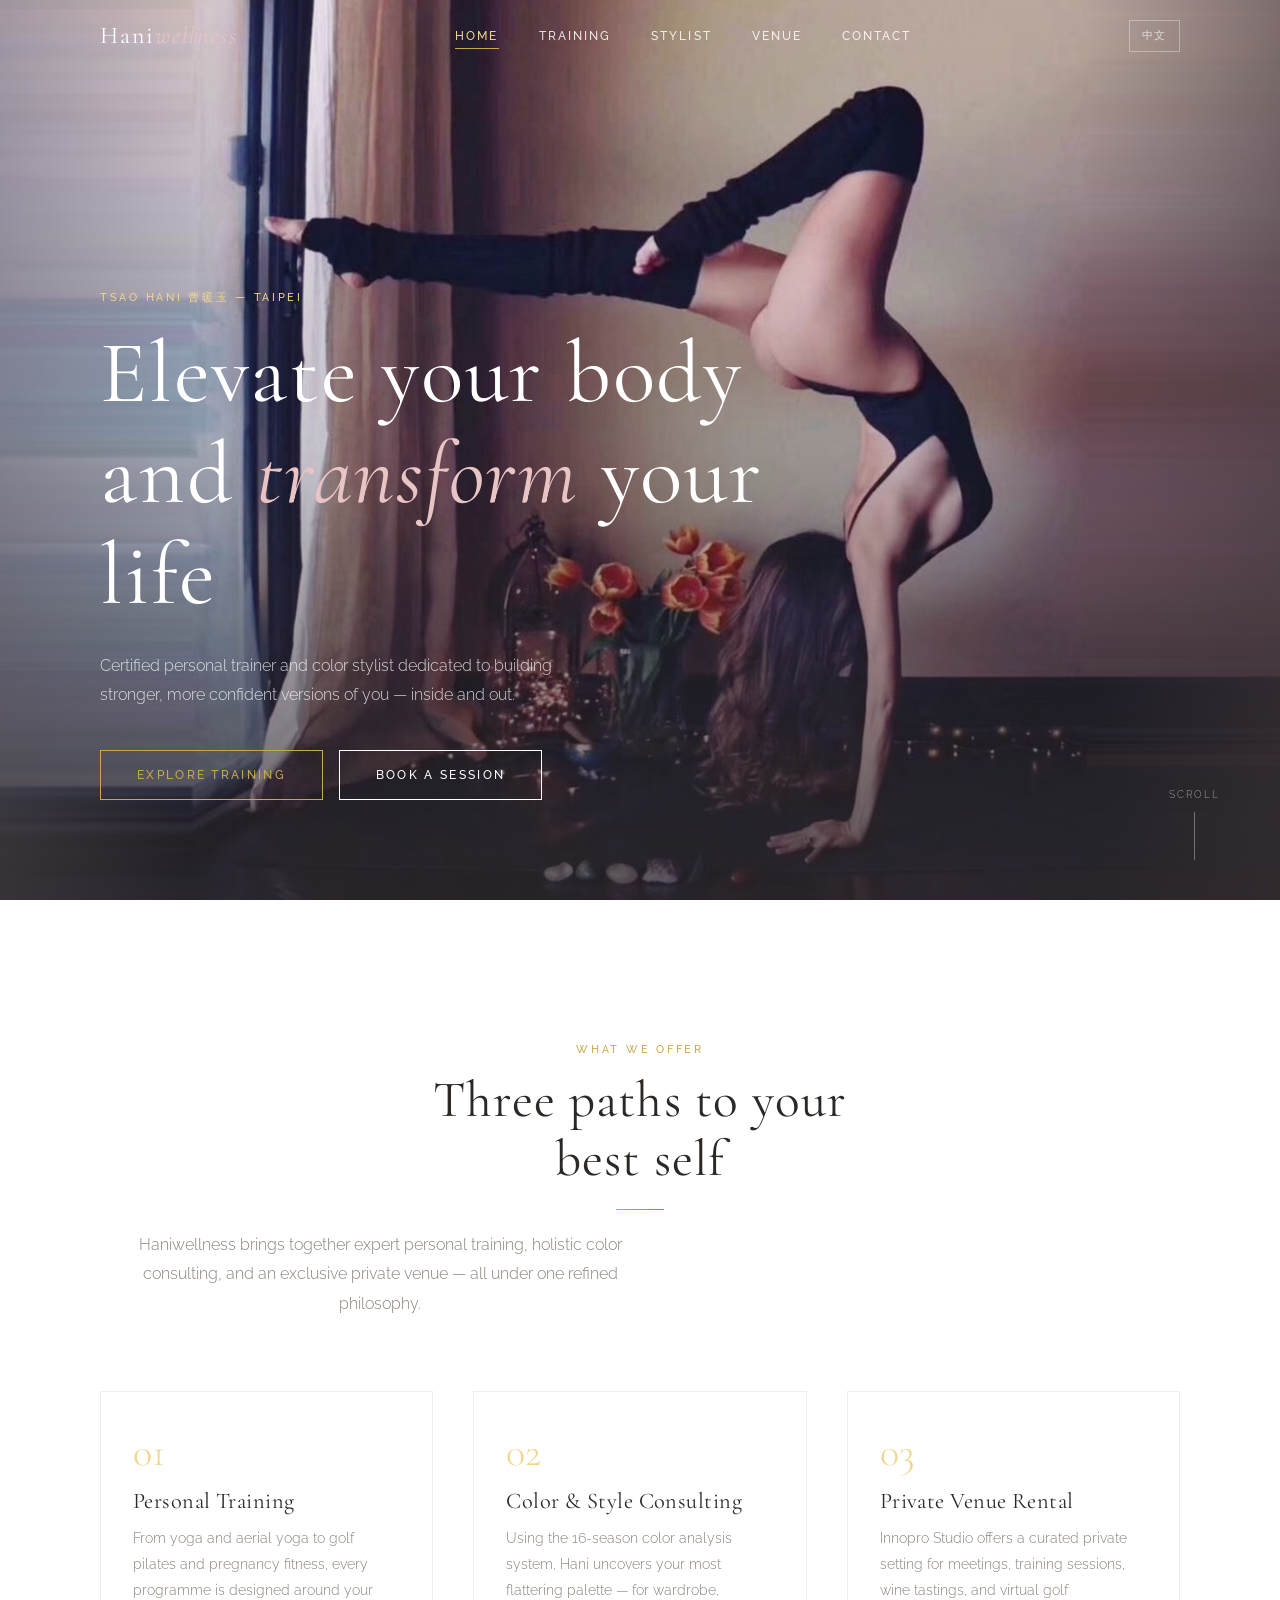
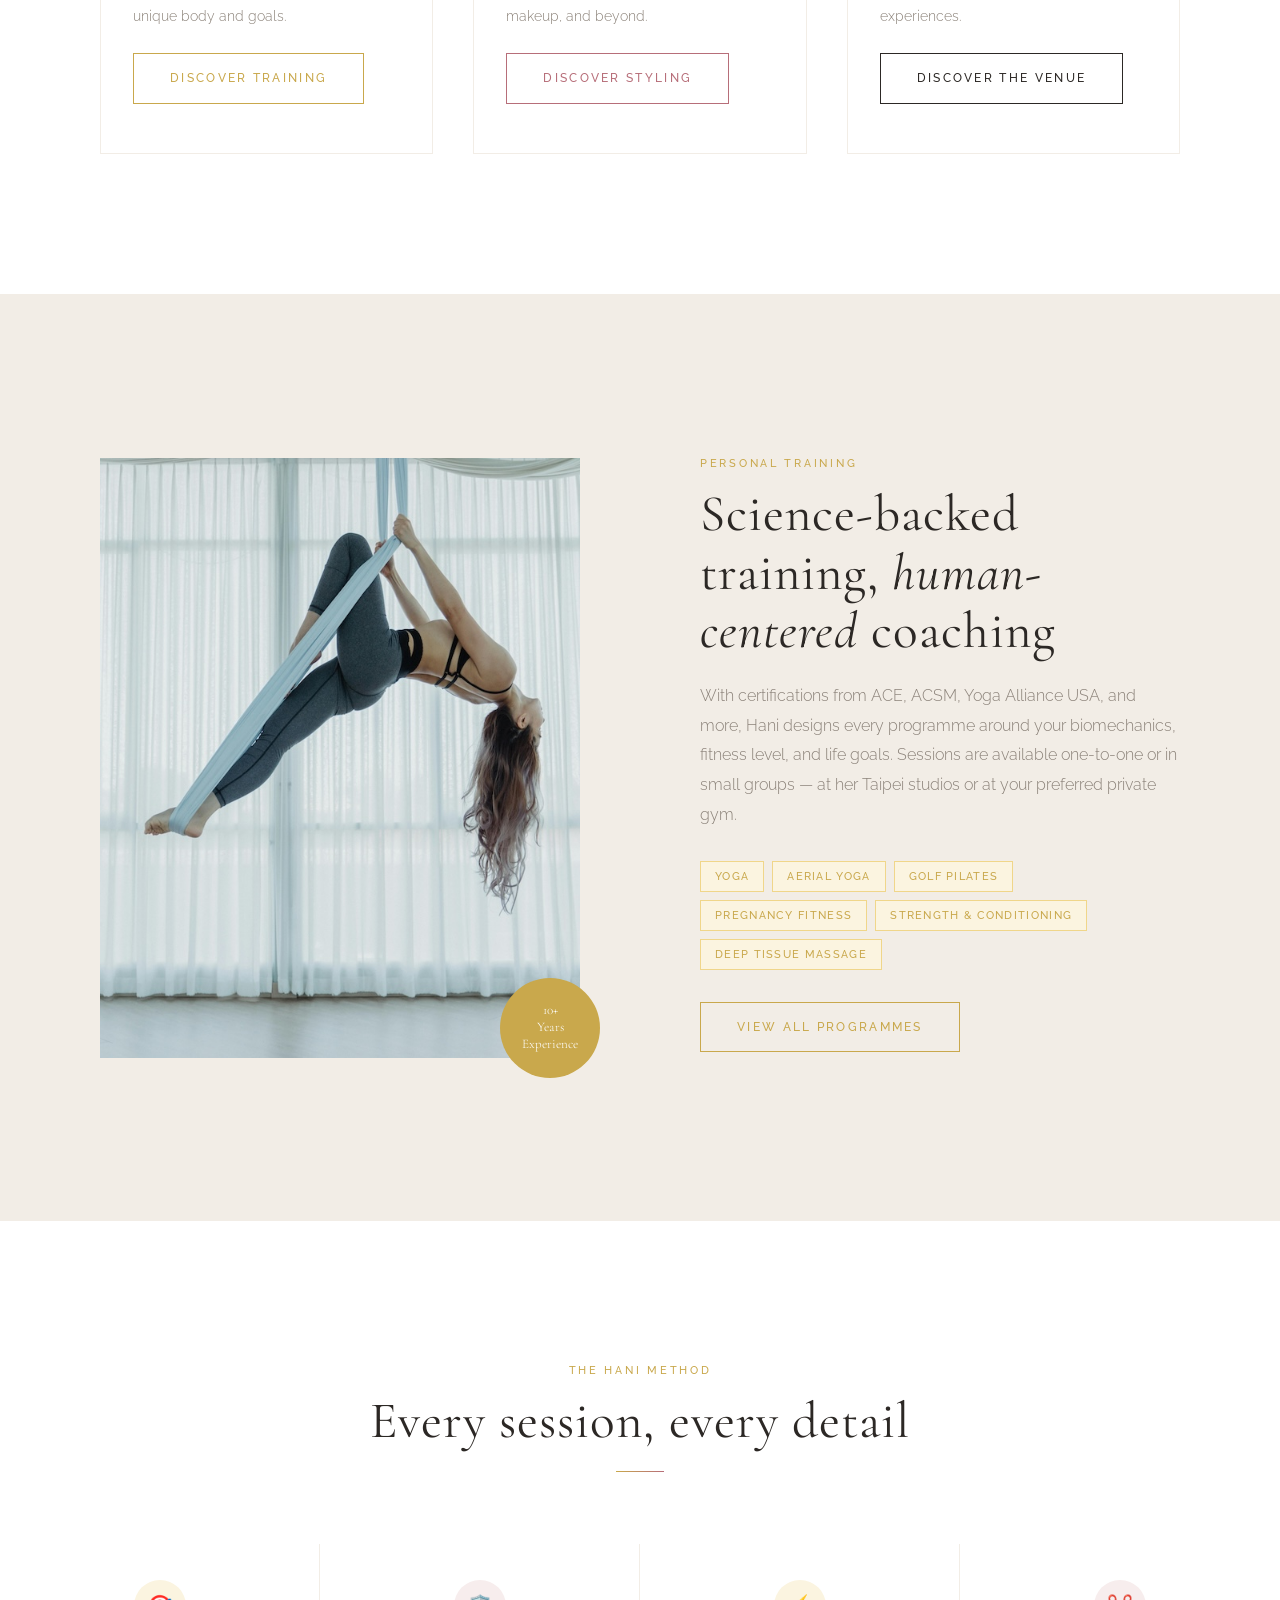
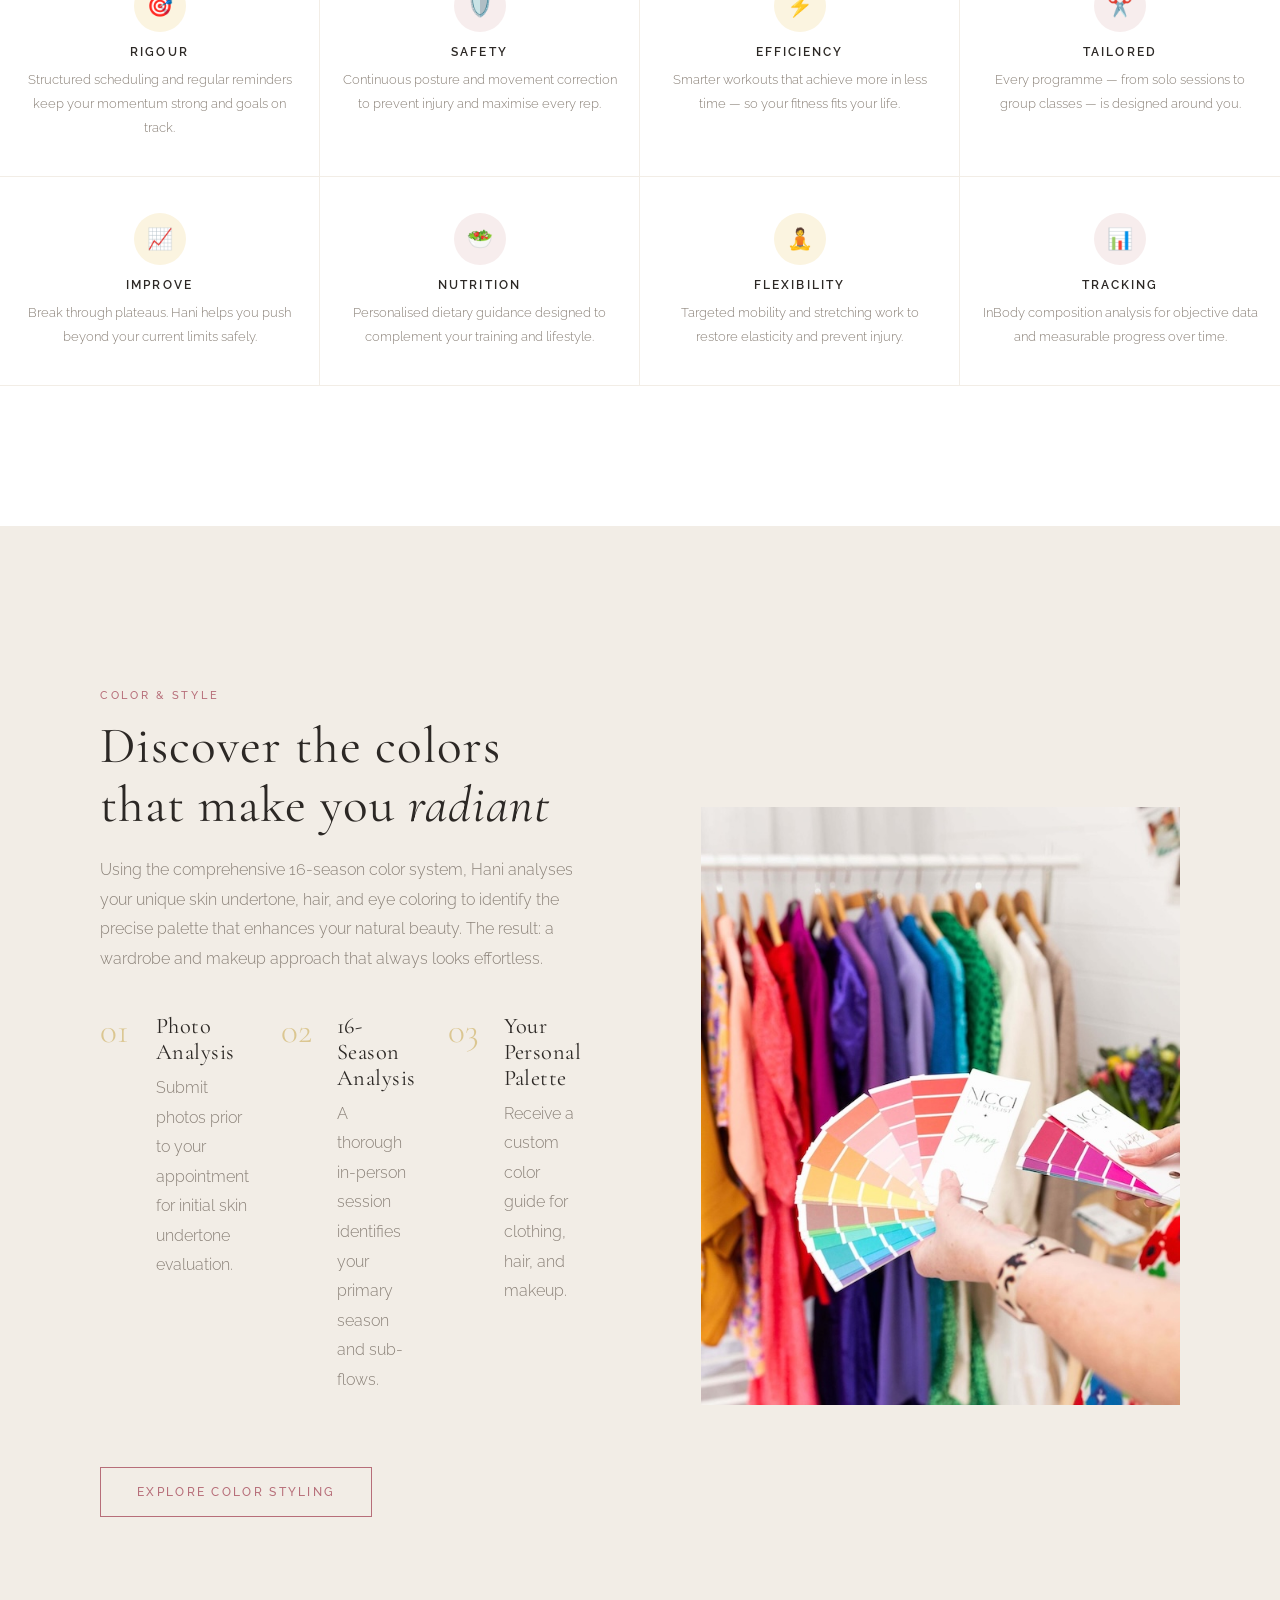
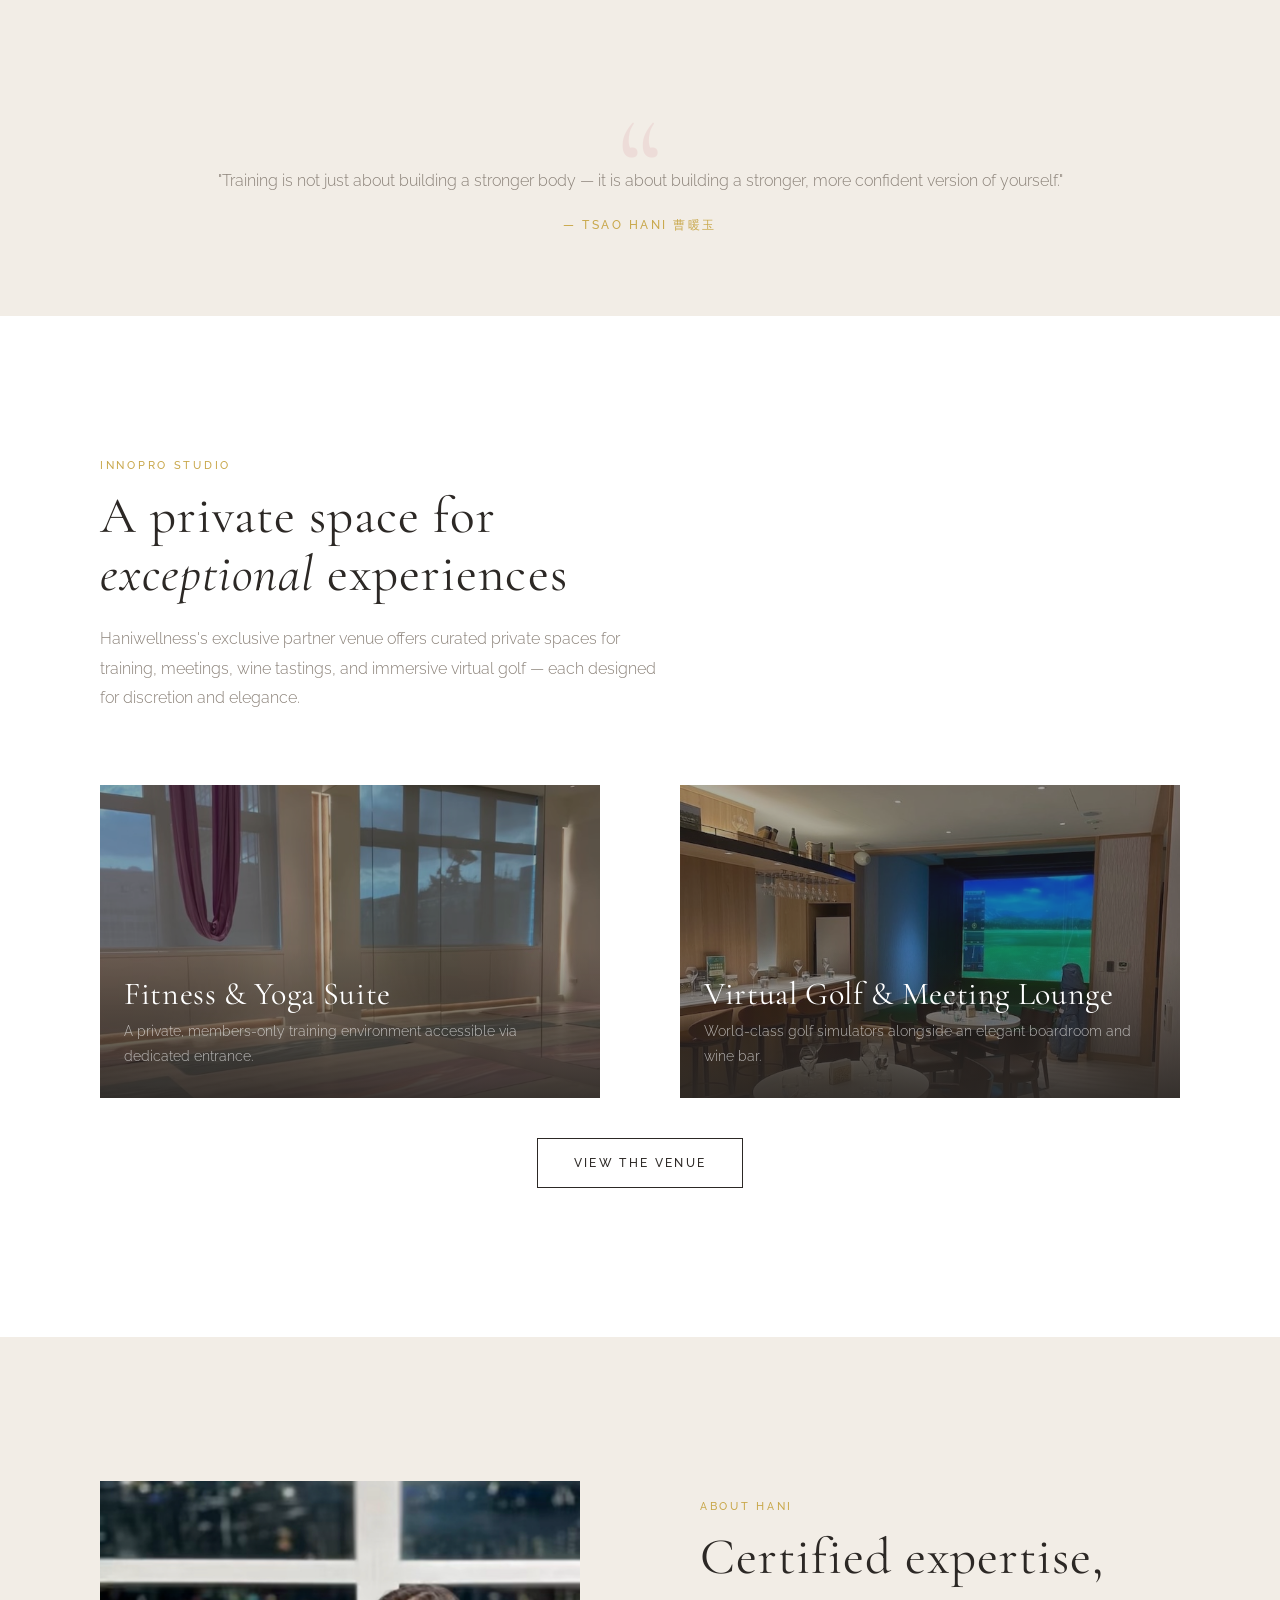
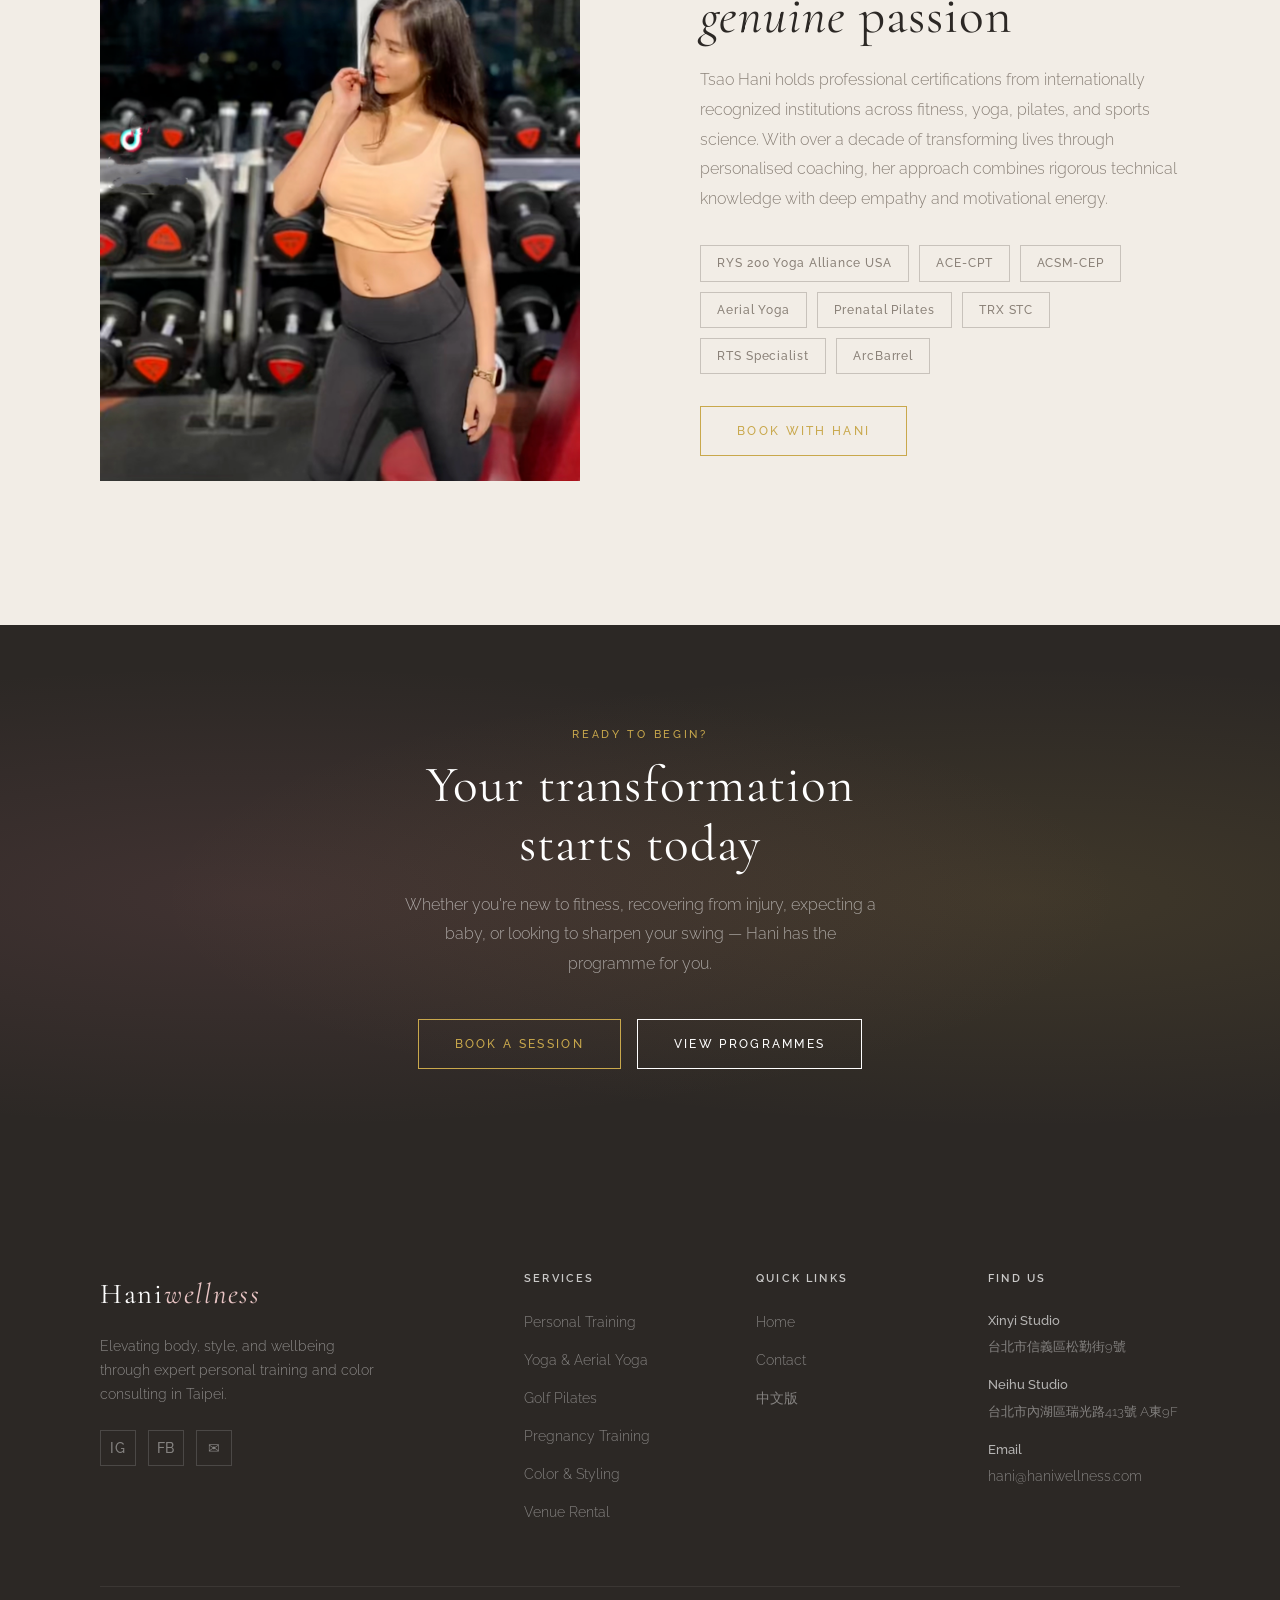
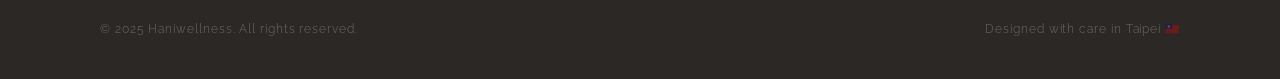
==== commit c05e93bc: "hani portrait" ====
--- a/index.html
+++ b/index.html
@@ -1,512 +1,882 @@
-<!DOCTYPE html>
+<!doctype html>
 <html lang="en">
-<head>
-  <meta charset="UTF-8">
-  <meta name="viewport" content="width=device-width, initial-scale=1.0">
-  <title>Haniwellness — Personal Training &amp; Color Styling by Tsao Hani | Taipei</title>
-  <meta name="description" content="Haniwellness by Tsao Hani offers elite personal training (yoga, aerial yoga, pregnancy fitness, golf pilates) and professional color &amp; style consulting in Taipei. Transform your body, confidence, and life.">
-  <meta name="keywords" content="personal trainer Taipei, yoga Taipei, aerial yoga, pregnancy training, golf pilates, color consultant Taipei, personal stylist, Haniwellness, 台北健身, 個人教練, 空中瑜伽">
-  <meta name="author" content="Tsao Hani">
-  <meta name="robots" content="index, follow">
-  <link rel="canonical" href="https://haniwellness.com/">
-
-  <!-- Open Graph -->
-  <meta property="og:type" content="website">
-  <meta property="og:title" content="Haniwellness — Personal Training &amp; Color Styling by Tsao Hani">
-  <meta property="og:description" content="Elite personal training and professional color consulting in Taipei. Elevate your body, style, and wellbeing with Hani.">
-  <meta property="og:url" content="https://haniwellness.com/">
-  <meta property="og:image" content="https://haniwellness.com/images/hani-hero-personal-trainer-taipei.jpg">
-  <meta property="og:locale" content="en_US">
-  <meta property="og:locale:alternate" content="zh_TW">
-  <meta property="og:site_name" content="Haniwellness">
-
-  <!-- Twitter Card -->
-  <meta name="twitter:card" content="summary_large_image">
-  <meta name="twitter:title" content="Haniwellness — Personal Training &amp; Styling by Tsao Hani">
-  <meta name="twitter:description" content="Elite personal training and color consulting in Taipei.">
-  <meta name="twitter:image" content="https://haniwellness.com/images/hani-hero-personal-trainer-taipei.jpg">
-
-  <!-- Alternate language -->
-  <link rel="alternate" hreflang="en" href="https://haniwellness.com/">
-  <link rel="alternate" hreflang="zh-TW" href="https://haniwellness.com/zh/">
-  <link rel="alternate" hreflang="x-default" href="https://haniwellness.com/">
-
-  <link rel="stylesheet" href="css/style.css">
-
-  <!-- WebSite entity — enables sitelinks search box and anchors all page @id references -->
-  <script type="application/ld+json">
-  {
-    "@context": "https://schema.org",
-    "@type": "WebSite",
-    "@id": "https://haniwellness.com/#website",
-    "url": "https://haniwellness.com",
-    "name": "Haniwellness",
-    "description": "Personal training, color analysis, and private venue rental by Tsao Hani in Taipei.",
-    "inLanguage": ["en", "zh-TW"],
-    "potentialAction": {
-      "@type": "SearchAction",
-      "target": {
-        "@type": "EntryPoint",
-        "urlTemplate": "https://haniwellness.com/?s={search_term_string}"
-      },
-      "query-input": "required name=search_term_string"
-    }
-  }
-  </script>
-
-  <!-- LocalBusiness entity — canonical identity node for Haniwellness -->
-  <script type="application/ld+json">
-  {
-    "@context": "https://schema.org",
-    "@type": "LocalBusiness",
-    "@id": "https://haniwellness.com/#business",
-    "name": "Haniwellness",
-    "alternateName": "Hani Wellness",
-    "description": "Personal training, yoga, aerial yoga, golf pilates, pregnancy fitness, and professional color styling by Tsao Hani in Taipei.",
-    "url": "https://haniwellness.com",
-    "image": "https://haniwellness.com/images/hani-hero-personal-trainer-taipei.jpg",
-    "founder": {
-      "@type": "Person",
-      "@id": "https://haniwellness.com/#person-tsao-hani",
-      "name": "Tsao Hani",
-      "alternateName": "曹暖玉",
-      "jobTitle": "Certified Personal Trainer & Color Consultant",
-      "sameAs": [
-        "https://www.instagram.com/hani_c1/",
-        "https://www.facebook.com/profile.php?id=100083695221580"
-      ]
-    },
-    "address": [
-      {
-        "@type": "PostalAddress",
-        "streetAddress": "松勤街9號",
-        "addressLocality": "信義區, 台北市",
-        "addressRegion": "Taipei",
-        "addressCountry": "TW"
-      },
-      {
-        "@type": "PostalAddress",
-        "streetAddress": "瑞光路413號A東9F",
-        "addressLocality": "內湖區, 台北市",
-        "addressRegion": "Taipei",
-        "addressCountry": "TW"
-      }
-    ],
-    "contactPoint": {
-      "@type": "ContactPoint",
-      "email": "hani@haniwellness.com",
-      "contactType": "customer service",
-      "availableLanguage": ["English", "Chinese"]
-    },
-    "sameAs": [
-      "https://www.instagram.com/hani_c1/",
-      "https://www.facebook.com/profile.php?id=100083695221580"
-    ],
-    "hasOfferCatalog": {
-      "@type": "OfferCatalog",
-      "name": "Services",
-      "itemListElement": [
-        {"@type": "Offer", "itemOffered": {"@type": "Service", "@id": "https://haniwellness.com/training.html#service", "name": "Personal Training"}},
-        {"@type": "Offer", "itemOffered": {"@type": "Service", "name": "Yoga & Aerial Yoga"}},
-        {"@type": "Offer", "itemOffered": {"@type": "Service", "name": "Golf Pilates"}},
-        {"@type": "Offer", "itemOffered": {"@type": "Service", "name": "Pregnancy Training"}},
-        {"@type": "Offer", "itemOffered": {"@type": "Service", "@id": "https://haniwellness.com/stylist.html#service", "name": "Color & Style Consulting"}},
-        {"@type": "Offer", "itemOffered": {"@type": "Service", "name": "Private Venue Rental"}}
-      ]
-    }
-  }
-  </script>
-
-  <!-- WebPage + Speakable for homepage -->
-  <script type="application/ld+json">
-  {
-    "@context": "https://schema.org",
-    "@type": "WebPage",
-    "@id": "https://haniwellness.com/#webpage",
-    "url": "https://haniwellness.com/",
-    "name": "Haniwellness — Personal Training & Color Styling by Tsao Hani | Taipei",
-    "isPartOf": { "@id": "https://haniwellness.com/#website" },
-    "about": { "@id": "https://haniwellness.com/#business" },
-    "speakable": {
-      "@type": "SpeakableSpecification",
-      "cssSelector": [".hero-content h1", ".hero-content p", "#services-heading", "#training-heading", "#stylist-heading", "#about-heading"]
-    }
-  }
-  </script>
-</head>
-
-<body>
-
-  <!-- ══ NAVIGATION ══════════════════════════ -->
-  <nav class="site-nav" role="navigation" aria-label="Main navigation">
-    <div class="nav-inner">
-      <a href="index.html" class="nav-logo-text" aria-label="Haniwellness home">
-        Hani<em>wellness</em>
-      </a>
-      <div class="nav-links" role="menubar">
-        <a href="index.html" role="menuitem" class="active">Home</a>
-        <a href="training.html" role="menuitem">Training</a>
-        <a href="stylist.html" role="menuitem">Stylist</a>
-        <a href="rental.html" role="menuitem">Venue</a>
-        <a href="contact.html" role="menuitem">Contact</a>
-      </div>
-      <div class="nav-right">
-        <a href="zh/index.html" class="nav-lang" aria-label="Switch to Chinese">中文</a>
-        <button class="nav-hamburger" aria-label="Toggle navigation menu" aria-expanded="false" aria-controls="mobile-menu">
-          <span></span><span></span><span></span>
-        </button>
-      </div>
-    </div>
-  </nav>
-
-  <!-- Mobile menu -->
-  <div class="nav-mobile-menu" id="mobile-menu" role="menu" aria-label="Mobile navigation">
-    <a href="index.html" role="menuitem">Home</a>
-    <a href="training.html" role="menuitem">Training</a>
-    <a href="stylist.html" role="menuitem">Stylist</a>
-    <a href="rental.html" role="menuitem">Venue</a>
-    <a href="contact.html" role="menuitem">Contact</a>
-    <a href="zh/index.html" role="menuitem">中文版</a>
-  </div>
-
-  <main id="main-content">
-
-    <!-- ══ HERO ════════════════════════════════ -->
-    <section class="hero" aria-label="Introduction">
-      <div class="hero-media">
-        <img
-          src="images/hani-hero-personal-trainer-taipei.jpg"
-          alt="Tsao Hani, certified personal trainer and wellness expert in Taipei"
-          fetchpriority="high"
-          width="1920" height="1080"
+    <head>
+        <meta charset="UTF-8" />
+        <meta name="viewport" content="width=device-width, initial-scale=1.0" />
+        <title>
+            Haniwellness — Personal Training &amp; Color Styling by Tsao Hani |
+            Taipei
+        </title>
+        <meta
+            name="description"
+            content="Haniwellness by Tsao Hani offers elite personal training (yoga, aerial yoga, pregnancy fitness, golf pilates) and professional color &amp; style consulting in Taipei. Transform your body, confidence, and life."
+        />
+        <meta
+            name="keywords"
+            content="personal trainer Taipei, yoga Taipei, aerial yoga, pregnancy training, golf pilates, color consultant Taipei, personal stylist, Haniwellness, 台北健身, 個人教練, 空中瑜伽"
+        />
+        <meta name="author" content="Tsao Hani" />
+        <meta name="robots" content="index, follow" />
+        <link rel="canonical" href="https://haniwellness.com/" />
+
+        <!-- Open Graph -->
+        <meta property="og:type" content="website" />
+        <meta
+            property="og:title"
+            content="Haniwellness — Personal Training &amp; Color Styling by Tsao Hani"
+        />
+        <meta
+            property="og:description"
+            content="Elite personal training and professional color consulting in Taipei. Elevate your body, style, and wellbeing with Hani."
+        />
+        <meta property="og:url" content="https://haniwellness.com/" />
+        <meta
+            property="og:image"
+            content="https://haniwellness.com/images/hani-hero-personal-trainer-taipei.jpg"
+        />
+        <meta property="og:locale" content="en_US" />
+        <meta property="og:locale:alternate" content="zh_TW" />
+        <meta property="og:site_name" content="Haniwellness" />
+
+        <!-- Twitter Card -->
+        <meta name="twitter:card" content="summary_large_image" />
+        <meta
+            name="twitter:title"
+            content="Haniwellness — Personal Training &amp; Styling by Tsao Hani"
+        />
+        <meta
+            name="twitter:description"
+            content="Elite personal training and color consulting in Taipei."
+        />
+        <meta
+            name="twitter:image"
+            content="https://haniwellness.com/images/hani-hero-personal-trainer-taipei.jpg"
+        />
+
+        <!-- Alternate language -->
+        <link rel="alternate" hreflang="en" href="https://haniwellness.com/" />
+        <link
+            rel="alternate"
+            hreflang="zh-TW"
+            href="https://haniwellness.com/zh/"
+        />
+        <link
+            rel="alternate"
+            hreflang="x-default"
+            href="https://haniwellness.com/"
+        />
+
+        <link rel="stylesheet" href="css/style.css" />
+
+        <!-- WebSite entity — enables sitelinks search box and anchors all page @id references -->
+        <script type="application/ld+json">
+            {
+                "@context": "https://schema.org",
+                "@type": "WebSite",
+                "@id": "https://haniwellness.com/#website",
+                "url": "https://haniwellness.com",
+                "name": "Haniwellness",
+                "description": "Personal training, color analysis, and private venue rental by Tsao Hani in Taipei.",
+                "inLanguage": ["en", "zh-TW"],
+                "potentialAction": {
+                    "@type": "SearchAction",
+                    "target": {
+                        "@type": "EntryPoint",
+                        "urlTemplate": "https://haniwellness.com/?s={search_term_string}"
+                    },
+                    "query-input": "required name=search_term_string"
+                }
+            }
+        </script>
+
+        <!-- LocalBusiness entity — canonical identity node for Haniwellness -->
+        <script type="application/ld+json">
+            {
+                "@context": "https://schema.org",
+                "@type": "LocalBusiness",
+                "@id": "https://haniwellness.com/#business",
+                "name": "Haniwellness",
+                "alternateName": "Hani Wellness",
+                "description": "Personal training, yoga, aerial yoga, golf pilates, pregnancy fitness, and professional color styling by Tsao Hani in Taipei.",
+                "url": "https://haniwellness.com",
+                "image": "https://haniwellness.com/images/hani-hero-personal-trainer-taipei.jpg",
+                "founder": {
+                    "@type": "Person",
+                    "@id": "https://haniwellness.com/#person-tsao-hani",
+                    "name": "Tsao Hani",
+                    "alternateName": "曹暖玉",
+                    "jobTitle": "Certified Personal Trainer & Color Consultant",
+                    "sameAs": [
+                        "https://www.instagram.com/hani_c1/",
+                        "https://www.facebook.com/profile.php?id=100083695221580"
+                    ]
+                },
+                "address": [
+                    {
+                        "@type": "PostalAddress",
+                        "streetAddress": "松勤街9號",
+                        "addressLocality": "信義區, 台北市",
+                        "addressRegion": "Taipei",
+                        "addressCountry": "TW"
+                    },
+                    {
+                        "@type": "PostalAddress",
+                        "streetAddress": "瑞光路413號A東9F",
+                        "addressLocality": "內湖區, 台北市",
+                        "addressRegion": "Taipei",
+                        "addressCountry": "TW"
+                    }
+                ],
+                "contactPoint": {
+                    "@type": "ContactPoint",
+                    "email": "hani@haniwellness.com",
+                    "contactType": "customer service",
+                    "availableLanguage": ["English", "Chinese"]
+                },
+                "sameAs": [
+                    "https://www.instagram.com/hani_c1/",
+                    "https://www.facebook.com/profile.php?id=100083695221580"
+                ],
+                "hasOfferCatalog": {
+                    "@type": "OfferCatalog",
+                    "name": "Services",
+                    "itemListElement": [
+                        {
+                            "@type": "Offer",
+                            "itemOffered": {
+                                "@type": "Service",
+                                "@id": "https://haniwellness.com/training.html#service",
+                                "name": "Personal Training"
+                            }
+                        },
+                        {
+                            "@type": "Offer",
+                            "itemOffered": {
+                                "@type": "Service",
+                                "name": "Yoga & Aerial Yoga"
+                            }
+                        },
+                        {
+                            "@type": "Offer",
+                            "itemOffered": {
+                                "@type": "Service",
+                                "name": "Golf Pilates"
+                            }
+                        },
+                        {
+                            "@type": "Offer",
+                            "itemOffered": {
+                                "@type": "Service",
+                                "name": "Pregnancy Training"
+                            }
+                        },
+                        {
+                            "@type": "Offer",
+                            "itemOffered": {
+                                "@type": "Service",
+                                "@id": "https://haniwellness.com/stylist.html#service",
+                                "name": "Color & Style Consulting"
+                            }
+                        },
+                        {
+                            "@type": "Offer",
+                            "itemOffered": {
+                                "@type": "Service",
+                                "name": "Private Venue Rental"
+                            }
+                        }
+                    ]
+                }
+            }
+        </script>
+
+        <!-- WebPage + Speakable for homepage -->
+        <script type="application/ld+json">
+            {
+                "@context": "https://schema.org",
+                "@type": "WebPage",
+                "@id": "https://haniwellness.com/#webpage",
+                "url": "https://haniwellness.com/",
+                "name": "Haniwellness — Personal Training & Color Styling by Tsao Hani | Taipei",
+                "isPartOf": { "@id": "https://haniwellness.com/#website" },
+                "about": { "@id": "https://haniwellness.com/#business" },
+                "speakable": {
+                    "@type": "SpeakableSpecification",
+                    "cssSelector": [
+                        ".hero-content h1",
+                        ".hero-content p",
+                        "#services-heading",
+                        "#training-heading",
+                        "#stylist-heading",
+                        "#about-heading"
+                    ]
+                }
+            }
+        </script>
+    </head>
+
+    <body>
+        <!-- ══ NAVIGATION ══════════════════════════ -->
+        <nav class="site-nav" role="navigation" aria-label="Main navigation">
+            <div class="nav-inner">
+                <a
+                    href="index.html"
+                    class="nav-logo-text"
+                    aria-label="Haniwellness home"
+                >
+                    Hani<em>wellness</em>
+                </a>
+                <div class="nav-links" role="menubar">
+                    <a href="index.html" role="menuitem" class="active">Home</a>
+                    <a href="training.html" role="menuitem">Training</a>
+                    <a href="stylist.html" role="menuitem">Stylist</a>
+                    <a href="rental.html" role="menuitem">Venue</a>
+                    <a href="contact.html" role="menuitem">Contact</a>
+                </div>
+                <div class="nav-right">
+                    <a
+                        href="zh/index.html"
+                        class="nav-lang"
+                        aria-label="Switch to Chinese"
+                        >中文</a
+                    >
+                    <button
+                        class="nav-hamburger"
+                        aria-label="Toggle navigation menu"
+                        aria-expanded="false"
+                        aria-controls="mobile-menu"
+                    >
+                        <span></span><span></span><span></span>
+                    </button>
+                </div>
+            </div>
+        </nav>
+
+        <!-- Mobile menu -->
+        <div
+            class="nav-mobile-menu"
+            id="mobile-menu"
+            role="menu"
+            aria-label="Mobile navigation"
         >
-      </div>
-      <div class="hero-overlay" aria-hidden="true"></div>
-      <div class="container">
-        <div class="hero-content">
-          <span class="eyebrow">Tsao Hani 曹暖玉 — Taipei</span>
-          <h1>Elevate your body<br>and <em>transform</em> your life</h1>
-          <p>Certified personal trainer and color stylist dedicated to building stronger, more confident versions of you — inside and out.</p>
-          <div class="hero-ctas">
-            <a href="training.html" class="btn btn-gold"><span>Explore Training</span></a>
-            <a href="contact.html" class="btn btn-white"><span>Book a Session</span></a>
-          </div>
+            <a href="index.html" role="menuitem">Home</a>
+            <a href="training.html" role="menuitem">Training</a>
+            <a href="stylist.html" role="menuitem">Stylist</a>
+            <a href="rental.html" role="menuitem">Venue</a>
+            <a href="contact.html" role="menuitem">Contact</a>
+            <a href="zh/index.html" role="menuitem">中文版</a>
         </div>
-      </div>
-      <div class="hero-scroll" aria-hidden="true">
-        <span>Scroll</span>
-        <div class="hero-scroll-line"></div>
-      </div>
-    </section>
-
-    <!-- ══ INTRO — 3 PILLARS ════════════════════ -->
-    <section class="section bg-white" aria-labelledby="services-heading">
-      <div class="container">
-        <div class="section-head text-center reveal">
-          <span class="eyebrow">What We Offer</span>
-          <h2 id="services-heading">Three paths to your<br>best self</h2>
-          <div class="gold-divider"></div>
-          <p>Haniwellness brings together expert personal training, holistic color consulting, and an exclusive private venue — all under one refined philosophy.</p>
-        </div>
-
-        <div class="grid-3">
-          <article class="service-card reveal reveal-delay-1">
-            <div class="service-card-num">01</div>
-            <h4>Personal Training</h4>
-            <p>From yoga and aerial yoga to golf pilates and pregnancy fitness, every programme is designed around your unique body and goals.</p>
-            <a href="training.html" class="btn btn-gold mt-24" style="margin-top:24px"><span>Discover Training</span></a>
-          </article>
-          <article class="service-card reveal reveal-delay-2">
-            <div class="service-card-num">02</div>
-            <h4>Color &amp; Style Consulting</h4>
-            <p>Using the 16-season color analysis system, Hani uncovers your most flattering palette — for wardrobe, makeup, and beyond.</p>
-            <a href="stylist.html" class="btn btn-rose mt-24" style="margin-top:24px"><span>Discover Styling</span></a>
-          </article>
-          <article class="service-card reveal reveal-delay-3">
-            <div class="service-card-num">03</div>
-            <h4>Private Venue Rental</h4>
-            <p>Innopro Studio offers a curated private setting for meetings, training sessions, wine tastings, and virtual golf experiences.</p>
-            <a href="rental.html" class="btn btn-dark mt-24" style="margin-top:24px"><span>Discover the Venue</span></a>
-          </article>
-        </div>
-      </div>
-    </section>
-
-    <!-- ══ TRAINING FEATURE ═════════════════════ -->
-    <section class="section bg-ivory-dark" aria-labelledby="training-heading">
-      <div class="container">
-        <div class="feature-block">
-          <div class="feature-image reveal">
-            <img
-              src="images/hani-yoga-aerial-session-taipei.jpg"
-              alt="Hani coaching an aerial yoga session in Taipei studio"
-              width="600" height="750"
-              loading="lazy"
+
+        <main id="main-content">
+            <!-- ══ HERO ════════════════════════════════ -->
+            <section class="hero" aria-label="Introduction">
+                <div class="hero-media">
+                    <img
+                        src="images/hani-hero-personal-trainer-taipei.jpg"
+                        alt="Tsao Hani, certified personal trainer and wellness expert in Taipei"
+                        fetchpriority="high"
+                        width="1920"
+                        height="1080"
+                    />
+                </div>
+                <div class="hero-overlay" aria-hidden="true"></div>
+                <div class="container">
+                    <div class="hero-content">
+                        <span class="eyebrow">Tsao Hani 曹暖玉 — Taipei</span>
+                        <h1>
+                            Elevate your body<br />and <em>transform</em> your
+                            life
+                        </h1>
+                        <p>
+                            Certified personal trainer and color stylist
+                            dedicated to building stronger, more confident
+                            versions of you — inside and out.
+                        </p>
+                        <div class="hero-ctas">
+                            <a href="training.html" class="btn btn-gold"
+                                ><span>Explore Training</span></a
+                            >
+                            <a href="contact.html" class="btn btn-white"
+                                ><span>Book a Session</span></a
+                            >
+                        </div>
+                    </div>
+                </div>
+                <div class="hero-scroll" aria-hidden="true">
+                    <span>Scroll</span>
+                    <div class="hero-scroll-line"></div>
+                </div>
+            </section>
+
+            <!-- ══ INTRO — 3 PILLARS ════════════════════ -->
+            <section
+                class="section bg-white"
+                aria-labelledby="services-heading"
             >
-            <div class="feature-image-badge" aria-label="Over 10 years experience">
-              10+<br>Years<br>Experience
+                <div class="container">
+                    <div class="section-head text-center reveal">
+                        <span class="eyebrow">What We Offer</span>
+                        <h2 id="services-heading">
+                            Three paths to your<br />best self
+                        </h2>
+                        <div class="gold-divider"></div>
+                        <p>
+                            Haniwellness brings together expert personal
+                            training, holistic color consulting, and an
+                            exclusive private venue — all under one refined
+                            philosophy.
+                        </p>
+                    </div>
+
+                    <div class="grid-3">
+                        <article class="service-card reveal reveal-delay-1">
+                            <div class="service-card-num">01</div>
+                            <h4>Personal Training</h4>
+                            <p>
+                                From yoga and aerial yoga to golf pilates and
+                                pregnancy fitness, every programme is designed
+                                around your unique body and goals.
+                            </p>
+                            <a
+                                href="training.html"
+                                class="btn btn-gold mt-24"
+                                style="margin-top: 24px"
+                                ><span>Discover Training</span></a
+                            >
+                        </article>
+                        <article class="service-card reveal reveal-delay-2">
+                            <div class="service-card-num">02</div>
+                            <h4>Color &amp; Style Consulting</h4>
+                            <p>
+                                Using the 16-season color analysis system, Hani
+                                uncovers your most flattering palette — for
+                                wardrobe, makeup, and beyond.
+                            </p>
+                            <a
+                                href="stylist.html"
+                                class="btn btn-rose mt-24"
+                                style="margin-top: 24px"
+                                ><span>Discover Styling</span></a
+                            >
+                        </article>
+                        <article class="service-card reveal reveal-delay-3">
+                            <div class="service-card-num">03</div>
+                            <h4>Private Venue Rental</h4>
+                            <p>
+                                Innopro Studio offers a curated private setting
+                                for meetings, training sessions, wine tastings,
+                                and virtual golf experiences.
+                            </p>
+                            <a
+                                href="rental.html"
+                                class="btn btn-dark mt-24"
+                                style="margin-top: 24px"
+                                ><span>Discover the Venue</span></a
+                            >
+                        </article>
+                    </div>
+                </div>
+            </section>
+
+            <!-- ══ TRAINING FEATURE ═════════════════════ -->
+            <section
+                class="section bg-ivory-dark"
+                aria-labelledby="training-heading"
+            >
+                <div class="container">
+                    <div class="feature-block">
+                        <div class="feature-image reveal">
+                            <img
+                                src="images/hani-yoga-aerial-session-taipei.jpg"
+                                alt="Hani coaching an aerial yoga session in Taipei studio"
+                                width="600"
+                                height="750"
+                                loading="lazy"
+                            />
+                            <div
+                                class="feature-image-badge"
+                                aria-label="Over 10 years experience"
+                            >
+                                10+<br />Years<br />Experience
+                            </div>
+                        </div>
+                        <div class="feature-text reveal reveal-delay-2">
+                            <span class="eyebrow">Personal Training</span>
+                            <h2 id="training-heading">
+                                Science-backed training,
+                                <em>human-centered</em> coaching
+                            </h2>
+                            <p>
+                                With certifications from ACE, ACSM, Yoga
+                                Alliance USA, and more, Hani designs every
+                                programme around your biomechanics, fitness
+                                level, and life goals. Sessions are available
+                                one-to-one or in small groups — at her Taipei
+                                studios or at your preferred private gym.
+                            </p>
+                            <div
+                                class="training-tags"
+                                aria-label="Training specialties"
+                            >
+                                <span class="training-tag">Yoga</span>
+                                <span class="training-tag">Aerial Yoga</span>
+                                <span class="training-tag">Golf Pilates</span>
+                                <span class="training-tag"
+                                    >Pregnancy Fitness</span
+                                >
+                                <span class="training-tag"
+                                    >Strength &amp; Conditioning</span
+                                >
+                                <span class="training-tag"
+                                    >Deep Tissue Massage</span
+                                >
+                            </div>
+                            <a
+                                href="training.html"
+                                class="btn btn-gold"
+                                style="margin-top: 32px"
+                                ><span>View All Programmes</span></a
+                            >
+                        </div>
+                    </div>
+                </div>
+            </section>
+
+            <!-- ══ 8 PILLARS ════════════════════════════ -->
+            <section class="section bg-white" aria-labelledby="pillars-heading">
+                <div class="container">
+                    <div class="section-head text-center reveal">
+                        <span class="eyebrow">The Hani Method</span>
+                        <h2 id="pillars-heading">
+                            Every session, every detail
+                        </h2>
+                        <div class="gold-divider"></div>
+                    </div>
+                </div>
+                <div class="pillar-grid reveal">
+                    <div class="pillar-item">
+                        <div
+                            class="pillar-icon pillar-icon-gold"
+                            aria-hidden="true"
+                        >
+                            🎯
+                        </div>
+                        <h4>Rigour</h4>
+                        <p>
+                            Structured scheduling and regular reminders keep
+                            your momentum strong and goals on track.
+                        </p>
+                    </div>
+                    <div class="pillar-item">
+                        <div
+                            class="pillar-icon pillar-icon-rose"
+                            aria-hidden="true"
+                        >
+                            🛡️
+                        </div>
+                        <h4>Safety</h4>
+                        <p>
+                            Continuous posture and movement correction to
+                            prevent injury and maximise every rep.
+                        </p>
+                    </div>
+                    <div class="pillar-item">
+                        <div
+                            class="pillar-icon pillar-icon-gold"
+                            aria-hidden="true"
+                        >
+                            ⚡
+                        </div>
+                        <h4>Efficiency</h4>
+                        <p>
+                            Smarter workouts that achieve more in less time — so
+                            your fitness fits your life.
+                        </p>
+                    </div>
+                    <div class="pillar-item">
+                        <div
+                            class="pillar-icon pillar-icon-rose"
+                            aria-hidden="true"
+                        >
+                            ✂️
+                        </div>
+                        <h4>Tailored</h4>
+                        <p>
+                            Every programme — from solo sessions to group
+                            classes — is designed around you.
+                        </p>
+                    </div>
+                    <div class="pillar-item">
+                        <div
+                            class="pillar-icon pillar-icon-gold"
+                            aria-hidden="true"
+                        >
+                            📈
+                        </div>
+                        <h4>Improve</h4>
+                        <p>
+                            Break through plateaus. Hani helps you push beyond
+                            your current limits safely.
+                        </p>
+                    </div>
+                    <div class="pillar-item">
+                        <div
+                            class="pillar-icon pillar-icon-rose"
+                            aria-hidden="true"
+                        >
+                            🥗
+                        </div>
+                        <h4>Nutrition</h4>
+                        <p>
+                            Personalised dietary guidance designed to complement
+                            your training and lifestyle.
+                        </p>
+                    </div>
+                    <div class="pillar-item">
+                        <div
+                            class="pillar-icon pillar-icon-gold"
+                            aria-hidden="true"
+                        >
+                            🧘
+                        </div>
+                        <h4>Flexibility</h4>
+                        <p>
+                            Targeted mobility and stretching work to restore
+                            elasticity and prevent injury.
+                        </p>
+                    </div>
+                    <div class="pillar-item">
+                        <div
+                            class="pillar-icon pillar-icon-rose"
+                            aria-hidden="true"
+                        >
+                            📊
+                        </div>
+                        <h4>Tracking</h4>
+                        <p>
+                            InBody composition analysis for objective data and
+                            measurable progress over time.
+                        </p>
+                    </div>
+                </div>
+            </section>
+
+            <!-- ══ STYLIST FEATURE ══════════════════════ -->
+            <section
+                class="section bg-ivory-dark"
+                aria-labelledby="stylist-heading"
+            >
+                <div class="container">
+                    <div class="feature-block reverse">
+                        <div class="feature-text reveal">
+                            <span class="eyebrow eyebrow-rose"
+                                >Color &amp; Style</span
+                            >
+                            <h2 id="stylist-heading">
+                                Discover the colors that make you
+                                <em>radiant</em>
+                            </h2>
+                            <p>
+                                Using the comprehensive 16-season color system,
+                                Hani analyses your unique skin undertone, hair,
+                                and eye coloring to identify the precise palette
+                                that enhances your natural beauty. The result: a
+                                wardrobe and makeup approach that always looks
+                                effortless.
+                            </p>
+                            <div class="steps mt-40">
+                                <div class="step">
+                                    <h4>Photo Analysis</h4>
+                                    <p>
+                                        Submit photos prior to your appointment
+                                        for initial skin undertone evaluation.
+                                    </p>
+                                </div>
+                                <div class="step">
+                                    <h4>16-Season Analysis</h4>
+                                    <p>
+                                        A thorough in-person session identifies
+                                        your primary season and sub-flows.
+                                    </p>
+                                </div>
+                                <div class="step">
+                                    <h4>Your Personal Palette</h4>
+                                    <p>
+                                        Receive a custom color guide for
+                                        clothing, hair, and makeup.
+                                    </p>
+                                </div>
+                            </div>
+                            <a
+                                href="stylist.html"
+                                class="btn btn-rose"
+                                style="margin-top: 40px"
+                                ><span>Explore Color Styling</span></a
+                            >
+                        </div>
+                        <div class="feature-image reveal reveal-delay-2">
+                            <img
+                                src="images/hani-color-analysis-personal-stylist-taipei.jpg"
+                                alt="Personal color analysis session with Tsao Hani in Taipei"
+                                width="600"
+                                height="750"
+                                loading="lazy"
+                            />
+                        </div>
+                    </div>
+                </div>
+            </section>
+
+            <!-- ══ PULL QUOTE ════════════════════════════ -->
+            <blockquote class="pull-quote" cite="https://haniwellness.com">
+                <p>
+                    "Training is not just about building a stronger body — it is
+                    about building a stronger, more confident version of
+                    yourself."
+                </p>
+                <cite>— Tsao Hani 曹暖玉</cite>
+            </blockquote>
+
+            <!-- ══ VENUE FEATURE ════════════════════════ -->
+            <section class="section bg-white" aria-labelledby="venue-heading">
+                <div class="container">
+                    <div class="section-head reveal">
+                        <span class="eyebrow">Innopro Studio</span>
+                        <h2 id="venue-heading">
+                            A private space for<br /><em>exceptional</em>
+                            experiences
+                        </h2>
+                        <div class="gold-divider-left"></div>
+                        <p>
+                            Haniwellness's exclusive partner venue offers
+                            curated private spaces for training, meetings, wine
+                            tastings, and immersive virtual golf — each designed
+                            for discretion and elegance.
+                        </p>
+                    </div>
+                    <div class="grid-2 reveal reveal-delay-1">
+                        <article class="venue-card">
+                            <img
+                                src="images/innopro-studio-yoga-training-room-taipei.jpg"
+                                alt="Private yoga and training studio at Innopro Studio, Taipei"
+                                width="700"
+                                height="438"
+                                loading="lazy"
+                            />
+                            <div class="venue-card-text">
+                                <h3>Fitness &amp; Yoga Suite</h3>
+                                <p>
+                                    A private, members-only training environment
+                                    accessible via dedicated entrance.
+                                </p>
+                            </div>
+                        </article>
+                        <article class="venue-card">
+                            <img
+                                src="images/innopro-studio-virtual-golf-meeting-room-taipei.jpg"
+                                alt="Virtual golf simulator and meeting lounge at Innopro Studio, Taipei"
+                                width="700"
+                                height="438"
+                                loading="lazy"
+                            />
+                            <div class="venue-card-text">
+                                <h3>Virtual Golf &amp; Meeting Lounge</h3>
+                                <p>
+                                    World-class golf simulators alongside an
+                                    elegant boardroom and wine bar.
+                                </p>
+                            </div>
+                        </article>
+                    </div>
+                    <div class="text-center mt-40 reveal">
+                        <a href="rental.html" class="btn btn-dark"
+                            ><span>View the Venue</span></a
+                        >
+                    </div>
+                </div>
+            </section>
+
+            <!-- ══ ABOUT ═════════════════════════════════ -->
+            <section
+                class="section bg-ivory-dark"
+                aria-labelledby="about-heading"
+            >
+                <div class="container">
+                    <div class="feature-block">
+                        <div class="feature-image reveal">
+                            <img
+                                src="images/tsao-hani-certified-trainer-portrait-taipei.png"
+                                alt="Tsao Hani, certified personal trainer and wellness professional in Taipei"
+                                width="600"
+                                height="750"
+                                loading="lazy"
+                            />
+                        </div>
+                        <div class="feature-text reveal reveal-delay-2">
+                            <span class="eyebrow">About Hani</span>
+                            <h2 id="about-heading">
+                                Certified expertise, <em>genuine</em> passion
+                            </h2>
+                            <p>
+                                Tsao Hani holds professional certifications from
+                                internationally recognized institutions across
+                                fitness, yoga, pilates, and sports science. With
+                                over a decade of transforming lives through
+                                personalised coaching, her approach combines
+                                rigorous technical knowledge with deep empathy
+                                and motivational energy.
+                            </p>
+                            <div
+                                class="credential-row"
+                                aria-label="Certifications"
+                            >
+                                <span class="credential-tag"
+                                    >RYS 200 Yoga Alliance USA</span
+                                >
+                                <span class="credential-tag">ACE-CPT</span>
+                                <span class="credential-tag">ACSM-CEP</span>
+                                <span class="credential-tag">Aerial Yoga</span>
+                                <span class="credential-tag"
+                                    >Prenatal Pilates</span
+                                >
+                                <span class="credential-tag">TRX STC</span>
+                                <span class="credential-tag"
+                                    >RTS Specialist</span
+                                >
+                                <span class="credential-tag">ArcBarrel</span>
+                            </div>
+                            <a
+                                href="contact.html"
+                                class="btn btn-gold"
+                                style="margin-top: 32px"
+                                ><span>Book with Hani</span></a
+                            >
+                        </div>
+                    </div>
+                </div>
+            </section>
+
+            <!-- ══ CTA BAND ══════════════════════════════ -->
+            <section class="cta-band" aria-labelledby="cta-heading">
+                <span class="eyebrow">Ready to Begin?</span>
+                <h2 id="cta-heading">Your transformation<br />starts today</h2>
+                <p>
+                    Whether you're new to fitness, recovering from injury,
+                    expecting a baby, or looking to sharpen your swing — Hani
+                    has the programme for you.
+                </p>
+                <div class="cta-band-btns">
+                    <a href="contact.html" class="btn btn-gold"
+                        ><span>Book a Session</span></a
+                    >
+                    <a href="training.html" class="btn btn-white"
+                        ><span>View Programmes</span></a
+                    >
+                </div>
+            </section>
+        </main>
+
+        <!-- ══ FOOTER ═══════════════════════════════ -->
+        <footer class="site-footer" role="contentinfo">
+            <div class="container">
+                <div class="footer-grid">
+                    <!-- Brand -->
+                    <div class="footer-col">
+                        <div class="footer-brand-name">
+                            Hani<em>wellness</em>
+                        </div>
+                        <p class="footer-tagline">
+                            Elevating body, style, and wellbeing through expert
+                            personal training and color consulting in Taipei.
+                        </p>
+                        <div class="footer-social">
+                            <a
+                                href="https://www.instagram.com/hani_c1/"
+                                target="_blank"
+                                rel="noopener noreferrer"
+                                aria-label="Instagram"
+                                >IG</a
+                            >
+                            <a
+                                href="https://www.facebook.com/profile.php?id=100083695221580"
+                                target="_blank"
+                                rel="noopener noreferrer"
+                                aria-label="Facebook"
+                                >FB</a
+                            >
+                            <a
+                                href="mailto:hani@haniwellness.com"
+                                aria-label="Email"
+                                >✉</a
+                            >
+                        </div>
+                    </div>
+
+                    <!-- Services -->
+                    <nav class="footer-col" aria-label="Services links">
+                        <div class="footer-col-title">Services</div>
+                        <ul>
+                            <li>
+                                <a href="training.html">Personal Training</a>
+                            </li>
+                            <li>
+                                <a href="training.html#yoga"
+                                    >Yoga &amp; Aerial Yoga</a
+                                >
+                            </li>
+                            <li>
+                                <a href="training.html#golf">Golf Pilates</a>
+                            </li>
+                            <li>
+                                <a href="training.html#pregnancy"
+                                    >Pregnancy Training</a
+                                >
+                            </li>
+                            <li>
+                                <a href="stylist.html">Color &amp; Styling</a>
+                            </li>
+                            <li><a href="rental.html">Venue Rental</a></li>
+                        </ul>
+                    </nav>
+
+                    <!-- Quick Links -->
+                    <nav class="footer-col" aria-label="Quick links">
+                        <div class="footer-col-title">Quick Links</div>
+                        <ul>
+                            <li><a href="index.html">Home</a></li>
+                            <li><a href="contact.html">Contact</a></li>
+                            <li><a href="zh/index.html">中文版</a></li>
+                        </ul>
+                    </nav>
+
+                    <!-- Contact -->
+                    <div class="footer-col">
+                        <div class="footer-col-title">Find Us</div>
+                        <address
+                            class="footer-address"
+                            style="font-style: normal"
+                        >
+                            <strong>Xinyi Studio</strong>
+                            台北市信義區松勤街9號
+                            <strong>Neihu Studio</strong>
+                            台北市內湖區瑞光路413號 A東9F
+                            <strong>Email</strong>
+                            <a
+                                href="mailto:hani@haniwellness.com"
+                                style="color: inherit; transition: color 0.35s"
+                                >hani@haniwellness.com</a
+                            >
+                        </address>
+                    </div>
+                </div>
+
+                <div class="footer-bottom">
+                    <span>© 2025 Haniwellness. All rights reserved.</span>
+                    <span>Designed with care in Taipei 🇹🇼</span>
+                </div>
             </div>
-          </div>
-          <div class="feature-text reveal reveal-delay-2">
-            <span class="eyebrow">Personal Training</span>
-            <h2 id="training-heading">Science-backed training, <em>human-centered</em> coaching</h2>
-            <p>With certifications from ACE, ACSM, Yoga Alliance USA, and more, Hani designs every programme around your biomechanics, fitness level, and life goals. Sessions are available one-to-one or in small groups — at her Taipei studios or at your preferred private gym.</p>
-            <div class="training-tags" aria-label="Training specialties">
-              <span class="training-tag">Yoga</span>
-              <span class="training-tag">Aerial Yoga</span>
-              <span class="training-tag">Golf Pilates</span>
-              <span class="training-tag">Pregnancy Fitness</span>
-              <span class="training-tag">Strength &amp; Conditioning</span>
-              <span class="training-tag">Deep Tissue Massage</span>
-            </div>
-            <a href="training.html" class="btn btn-gold" style="margin-top:32px"><span>View All Programmes</span></a>
-          </div>
-        </div>
-      </div>
-    </section>
-
-    <!-- ══ 8 PILLARS ════════════════════════════ -->
-    <section class="section bg-white" aria-labelledby="pillars-heading">
-      <div class="container">
-        <div class="section-head text-center reveal">
-          <span class="eyebrow">The Hani Method</span>
-          <h2 id="pillars-heading">Every session, every detail</h2>
-          <div class="gold-divider"></div>
-        </div>
-      </div>
-      <div class="pillar-grid reveal">
-        <div class="pillar-item">
-          <div class="pillar-icon pillar-icon-gold" aria-hidden="true">🎯</div>
-          <h4>Rigour</h4>
-          <p>Structured scheduling and regular reminders keep your momentum strong and goals on track.</p>
-        </div>
-        <div class="pillar-item">
-          <div class="pillar-icon pillar-icon-rose" aria-hidden="true">🛡️</div>
-          <h4>Safety</h4>
-          <p>Continuous posture and movement correction to prevent injury and maximise every rep.</p>
-        </div>
-        <div class="pillar-item">
-          <div class="pillar-icon pillar-icon-gold" aria-hidden="true">⚡</div>
-          <h4>Efficiency</h4>
-          <p>Smarter workouts that achieve more in less time — so your fitness fits your life.</p>
-        </div>
-        <div class="pillar-item">
-          <div class="pillar-icon pillar-icon-rose" aria-hidden="true">✂️</div>
-          <h4>Tailored</h4>
-          <p>Every programme — from solo sessions to group classes — is designed around you.</p>
-        </div>
-        <div class="pillar-item">
-          <div class="pillar-icon pillar-icon-gold" aria-hidden="true">📈</div>
-          <h4>Improve</h4>
-          <p>Break through plateaus. Hani helps you push beyond your current limits safely.</p>
-        </div>
-        <div class="pillar-item">
-          <div class="pillar-icon pillar-icon-rose" aria-hidden="true">🥗</div>
-          <h4>Nutrition</h4>
-          <p>Personalised dietary guidance designed to complement your training and lifestyle.</p>
-        </div>
-        <div class="pillar-item">
-          <div class="pillar-icon pillar-icon-gold" aria-hidden="true">🧘</div>
-          <h4>Flexibility</h4>
-          <p>Targeted mobility and stretching work to restore elasticity and prevent injury.</p>
-        </div>
-        <div class="pillar-item">
-          <div class="pillar-icon pillar-icon-rose" aria-hidden="true">📊</div>
-          <h4>Tracking</h4>
-          <p>InBody composition analysis for objective data and measurable progress over time.</p>
-        </div>
-      </div>
-    </section>
-
-    <!-- ══ STYLIST FEATURE ══════════════════════ -->
-    <section class="section bg-ivory-dark" aria-labelledby="stylist-heading">
-      <div class="container">
-        <div class="feature-block reverse">
-          <div class="feature-text reveal">
-            <span class="eyebrow eyebrow-rose">Color &amp; Style</span>
-            <h2 id="stylist-heading">Discover the colors that make you <em>radiant</em></h2>
-            <p>Using the comprehensive 16-season color system, Hani analyses your unique skin undertone, hair, and eye coloring to identify the precise palette that enhances your natural beauty. The result: a wardrobe and makeup approach that always looks effortless.</p>
-            <div class="steps mt-40">
-              <div class="step">
-                <h4>Photo Analysis</h4>
-                <p>Submit photos prior to your appointment for initial skin undertone evaluation.</p>
-              </div>
-              <div class="step">
-                <h4>16-Season Analysis</h4>
-                <p>A thorough in-person session identifies your primary season and sub-flows.</p>
-              </div>
-              <div class="step">
-                <h4>Your Personal Palette</h4>
-                <p>Receive a custom color guide for clothing, hair, and makeup.</p>
-              </div>
-            </div>
-            <a href="stylist.html" class="btn btn-rose" style="margin-top:40px"><span>Explore Color Styling</span></a>
-          </div>
-          <div class="feature-image reveal reveal-delay-2">
-            <img
-              src="images/hani-color-analysis-personal-stylist-taipei.jpg"
-              alt="Personal color analysis session with Tsao Hani in Taipei"
-              width="600" height="750"
-              loading="lazy"
-            >
-          </div>
-        </div>
-      </div>
-    </section>
-
-    <!-- ══ PULL QUOTE ════════════════════════════ -->
-    <blockquote class="pull-quote" cite="https://haniwellness.com">
-      <p>"Training is not just about building a stronger body — it is about building a stronger, more confident version of yourself."</p>
-      <cite>— Tsao Hani 曹暖玉</cite>
-    </blockquote>
-
-    <!-- ══ VENUE FEATURE ════════════════════════ -->
-    <section class="section bg-white" aria-labelledby="venue-heading">
-      <div class="container">
-        <div class="section-head reveal">
-          <span class="eyebrow">Innopro Studio</span>
-          <h2 id="venue-heading">A private space for<br><em>exceptional</em> experiences</h2>
-          <div class="gold-divider-left"></div>
-          <p>Haniwellness's exclusive partner venue offers curated private spaces for training, meetings, wine tastings, and immersive virtual golf — each designed for discretion and elegance.</p>
-        </div>
-        <div class="grid-2 reveal reveal-delay-1">
-          <article class="venue-card">
-            <img
-              src="images/innopro-studio-yoga-training-room-taipei.jpg"
-              alt="Private yoga and training studio at Innopro Studio, Taipei"
-              width="700" height="438"
-              loading="lazy"
-            >
-            <div class="venue-card-text">
-              <h3>Fitness &amp; Yoga Suite</h3>
-              <p>A private, members-only training environment accessible via dedicated entrance.</p>
-            </div>
-          </article>
-          <article class="venue-card">
-            <img
-              src="images/innopro-studio-virtual-golf-meeting-room-taipei.jpg"
-              alt="Virtual golf simulator and meeting lounge at Innopro Studio, Taipei"
-              width="700" height="438"
-              loading="lazy"
-            >
-            <div class="venue-card-text">
-              <h3>Virtual Golf &amp; Meeting Lounge</h3>
-              <p>World-class golf simulators alongside an elegant boardroom and wine bar.</p>
-            </div>
-          </article>
-        </div>
-        <div class="text-center mt-40 reveal">
-          <a href="rental.html" class="btn btn-dark"><span>View the Venue</span></a>
-        </div>
-      </div>
-    </section>
-
-    <!-- ══ ABOUT ═════════════════════════════════ -->
-    <section class="section bg-ivory-dark" aria-labelledby="about-heading">
-      <div class="container">
-        <div class="feature-block">
-          <div class="feature-image reveal">
-            <img
-              src="images/tsao-hani-certified-trainer-portrait-taipei.jpg"
-              alt="Tsao Hani, certified personal trainer and wellness professional in Taipei"
-              width="600" height="750"
-              loading="lazy"
-            >
-          </div>
-          <div class="feature-text reveal reveal-delay-2">
-            <span class="eyebrow">About Hani</span>
-            <h2 id="about-heading">Certified expertise, <em>genuine</em> passion</h2>
-            <p>Tsao Hani holds professional certifications from internationally recognized institutions across fitness, yoga, pilates, and sports science. With over a decade of transforming lives through personalised coaching, her approach combines rigorous technical knowledge with deep empathy and motivational energy.</p>
-            <div class="credential-row" aria-label="Certifications">
-              <span class="credential-tag">RYS 200 Yoga Alliance USA</span>
-              <span class="credential-tag">ACE-CPT</span>
-              <span class="credential-tag">ACSM-CEP</span>
-              <span class="credential-tag">Aerial Yoga</span>
-              <span class="credential-tag">Prenatal Pilates</span>
-              <span class="credential-tag">TRX STC</span>
-              <span class="credential-tag">RTS Specialist</span>
-              <span class="credential-tag">ArcBarrel</span>
-            </div>
-            <a href="contact.html" class="btn btn-gold" style="margin-top:32px"><span>Book with Hani</span></a>
-          </div>
-        </div>
-      </div>
-    </section>
-
-    <!-- ══ CTA BAND ══════════════════════════════ -->
-    <section class="cta-band" aria-labelledby="cta-heading">
-      <span class="eyebrow">Ready to Begin?</span>
-      <h2 id="cta-heading">Your transformation<br>starts today</h2>
-      <p>Whether you're new to fitness, recovering from injury, expecting a baby, or looking to sharpen your swing — Hani has the programme for you.</p>
-      <div class="cta-band-btns">
-        <a href="contact.html" class="btn btn-gold"><span>Book a Session</span></a>
-        <a href="training.html" class="btn btn-white"><span>View Programmes</span></a>
-      </div>
-    </section>
-
-  </main>
-
-  <!-- ══ FOOTER ═══════════════════════════════ -->
-  <footer class="site-footer" role="contentinfo">
-    <div class="container">
-      <div class="footer-grid">
-
-        <!-- Brand -->
-        <div class="footer-col">
-          <div class="footer-brand-name">Hani<em>wellness</em></div>
-          <p class="footer-tagline">Elevating body, style, and wellbeing through expert personal training and color consulting in Taipei.</p>
-          <div class="footer-social">
-            <a href="https://www.instagram.com/hani_c1/" target="_blank" rel="noopener noreferrer" aria-label="Instagram">IG</a>
-            <a href="https://www.facebook.com/profile.php?id=100083695221580" target="_blank" rel="noopener noreferrer" aria-label="Facebook">FB</a>
-            <a href="mailto:hani@haniwellness.com" aria-label="Email">✉</a>
-          </div>
-        </div>
-
-        <!-- Services -->
-        <nav class="footer-col" aria-label="Services links">
-          <div class="footer-col-title">Services</div>
-          <ul>
-            <li><a href="training.html">Personal Training</a></li>
-            <li><a href="training.html#yoga">Yoga &amp; Aerial Yoga</a></li>
-            <li><a href="training.html#golf">Golf Pilates</a></li>
-            <li><a href="training.html#pregnancy">Pregnancy Training</a></li>
-            <li><a href="stylist.html">Color &amp; Styling</a></li>
-            <li><a href="rental.html">Venue Rental</a></li>
-          </ul>
-        </nav>
-
-        <!-- Quick Links -->
-        <nav class="footer-col" aria-label="Quick links">
-          <div class="footer-col-title">Quick Links</div>
-          <ul>
-            <li><a href="index.html">Home</a></li>
-            <li><a href="contact.html">Contact</a></li>
-            <li><a href="zh/index.html">中文版</a></li>
-          </ul>
-        </nav>
-
-        <!-- Contact -->
-        <div class="footer-col">
-          <div class="footer-col-title">Find Us</div>
-          <address class="footer-address" style="font-style:normal">
-            <strong>Xinyi Studio</strong>
-            台北市信義區松勤街9號
-            <strong>Neihu Studio</strong>
-            台北市內湖區瑞光路413號 A東9F
-            <strong>Email</strong>
-            <a href="mailto:hani@haniwellness.com" style="color:inherit;transition:color 0.35s">hani@haniwellness.com</a>
-          </address>
-        </div>
-
-      </div>
-
-      <div class="footer-bottom">
-        <span>© 2025 Haniwellness. All rights reserved.</span>
-        <span>Designed with care in Taipei 🇹🇼</span>
-      </div>
-    </div>
-  </footer>
-
-  <script src="js/main.js" defer></script>
-</body>
+        </footer>
+
+        <script src="js/main.js" defer></script>
+    </body>
 </html>
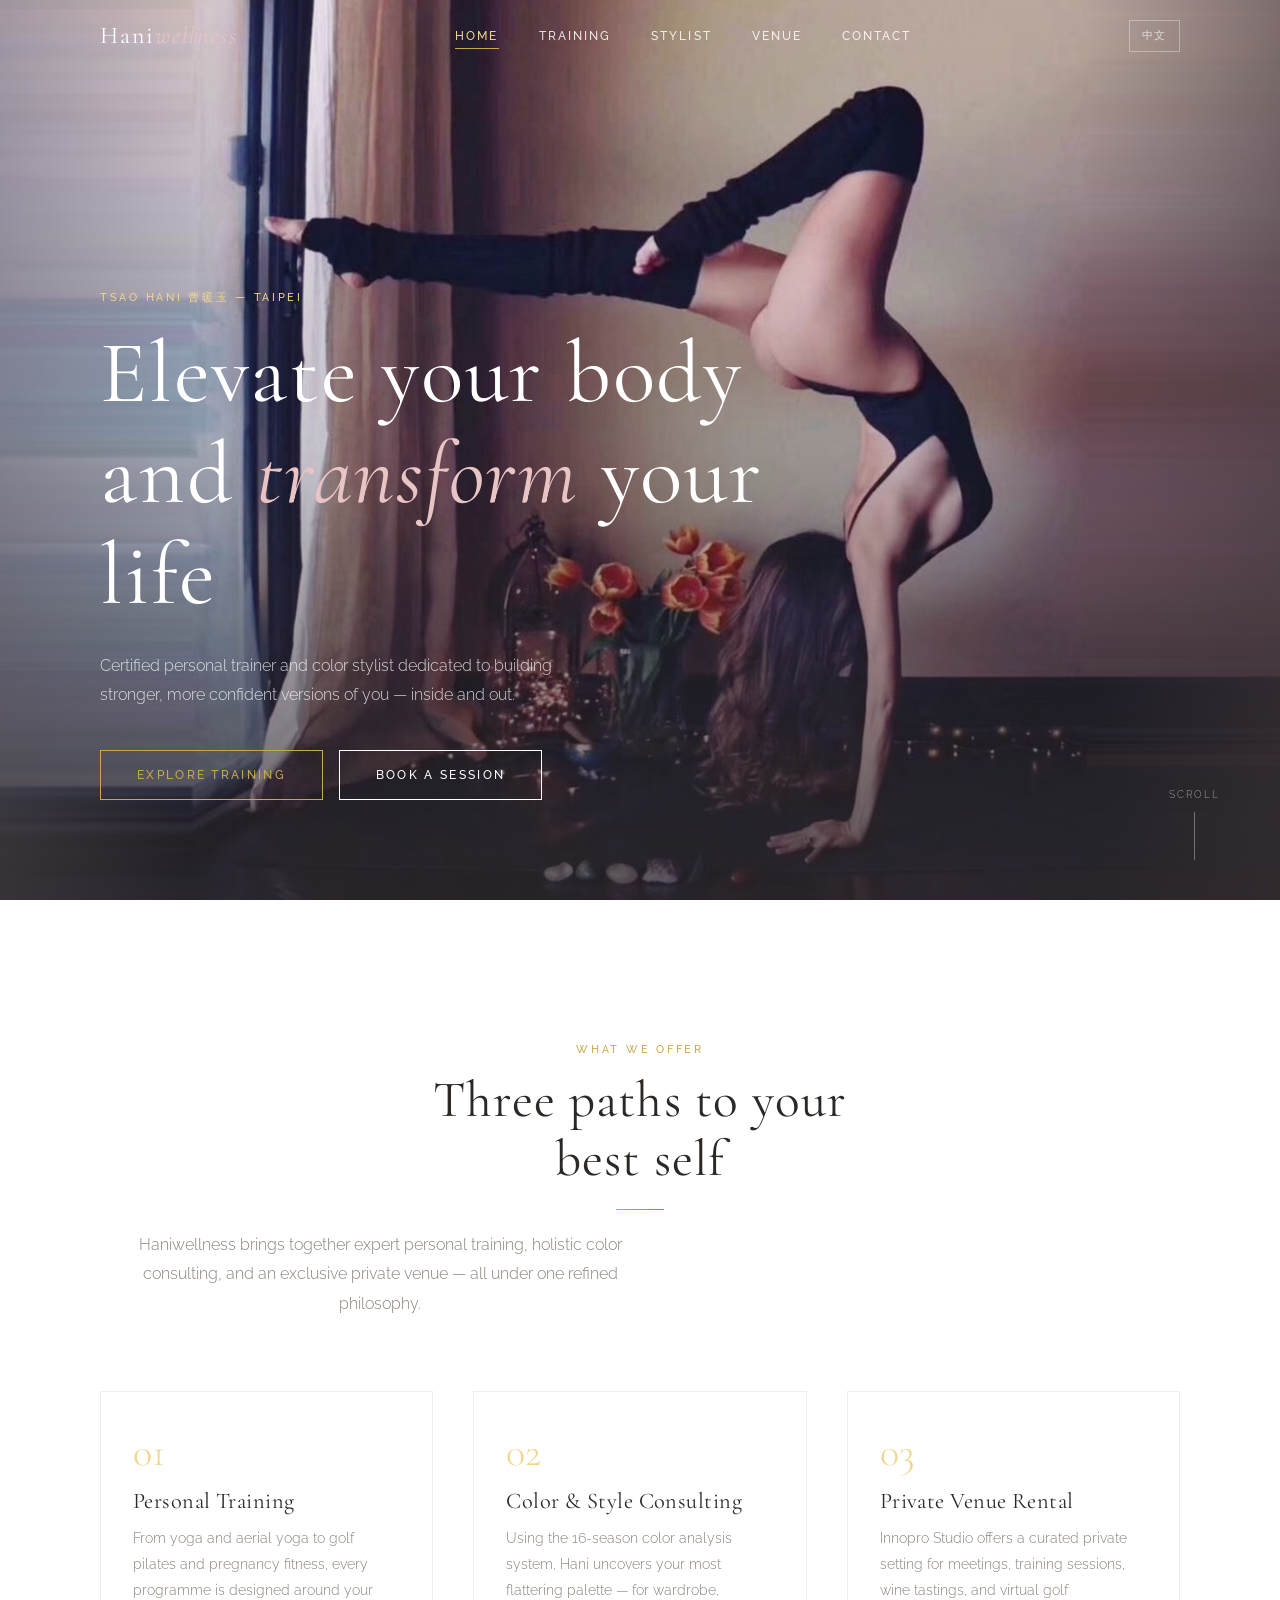
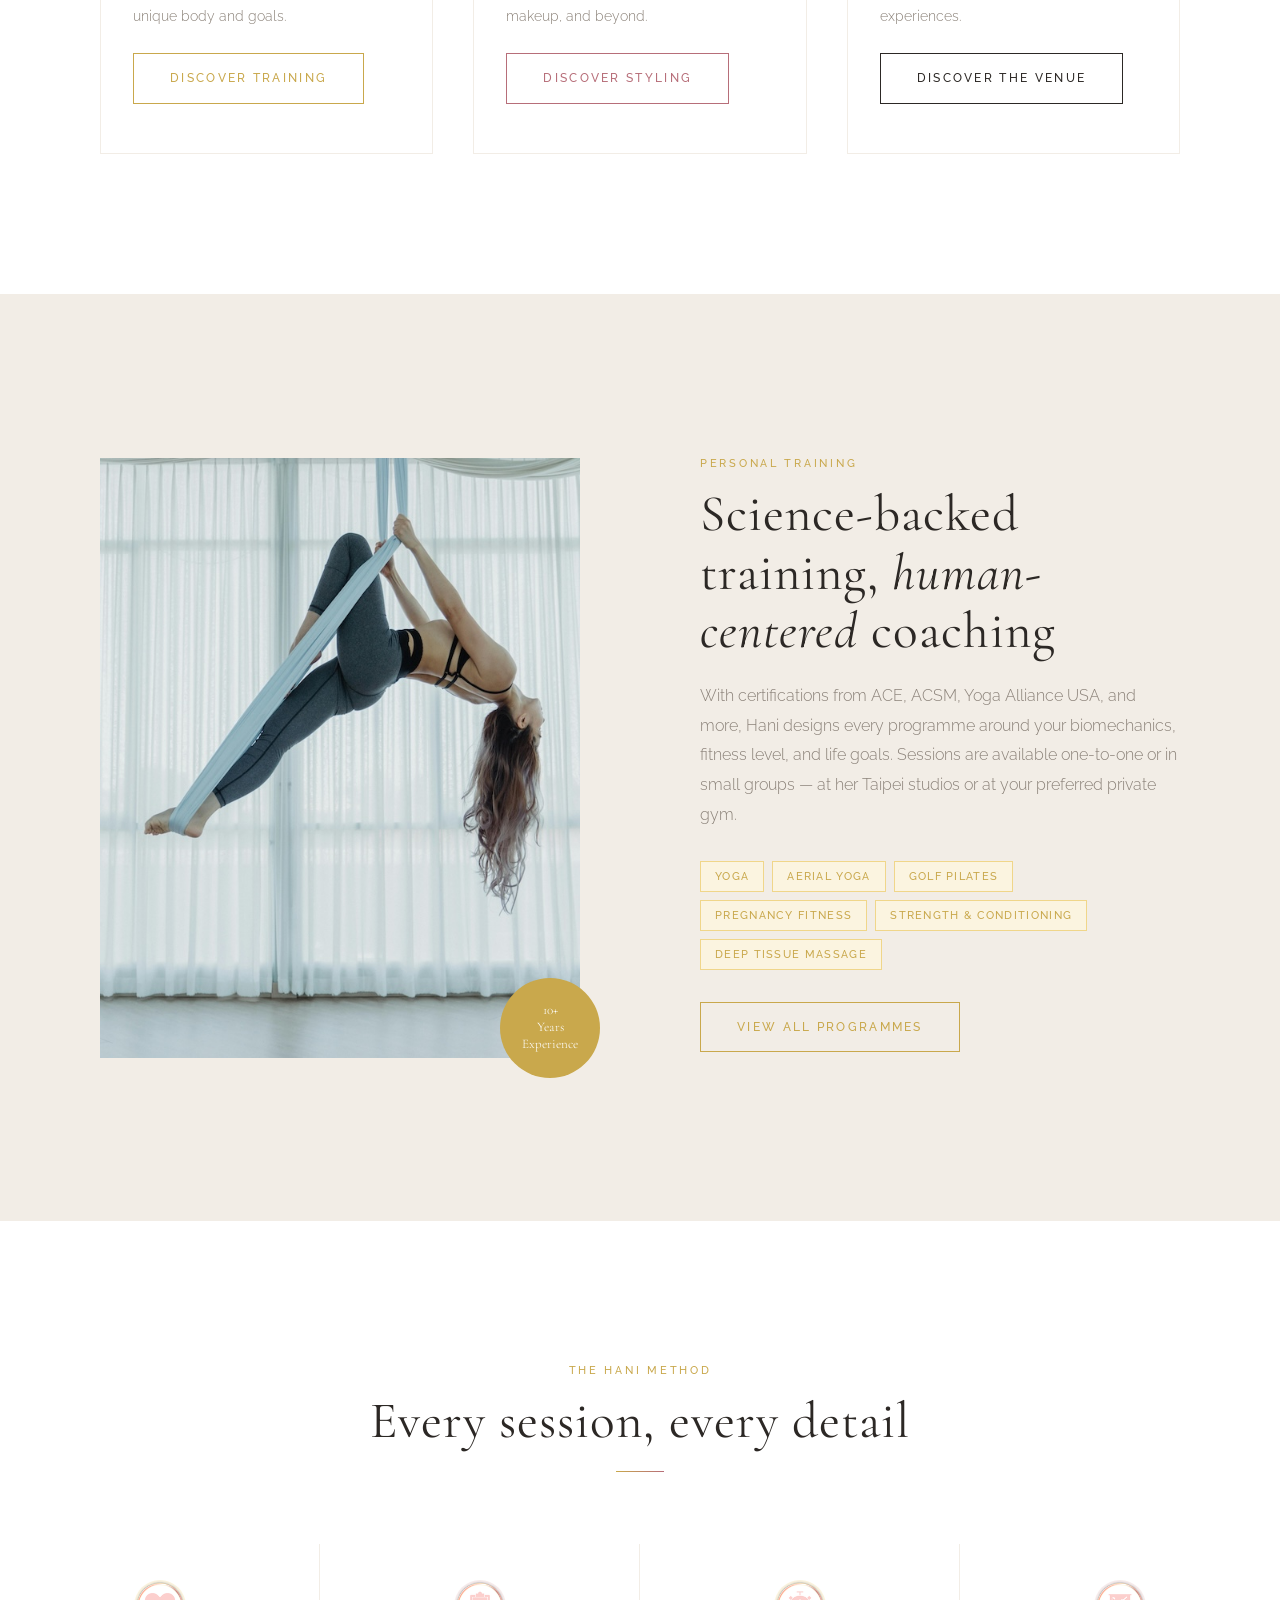
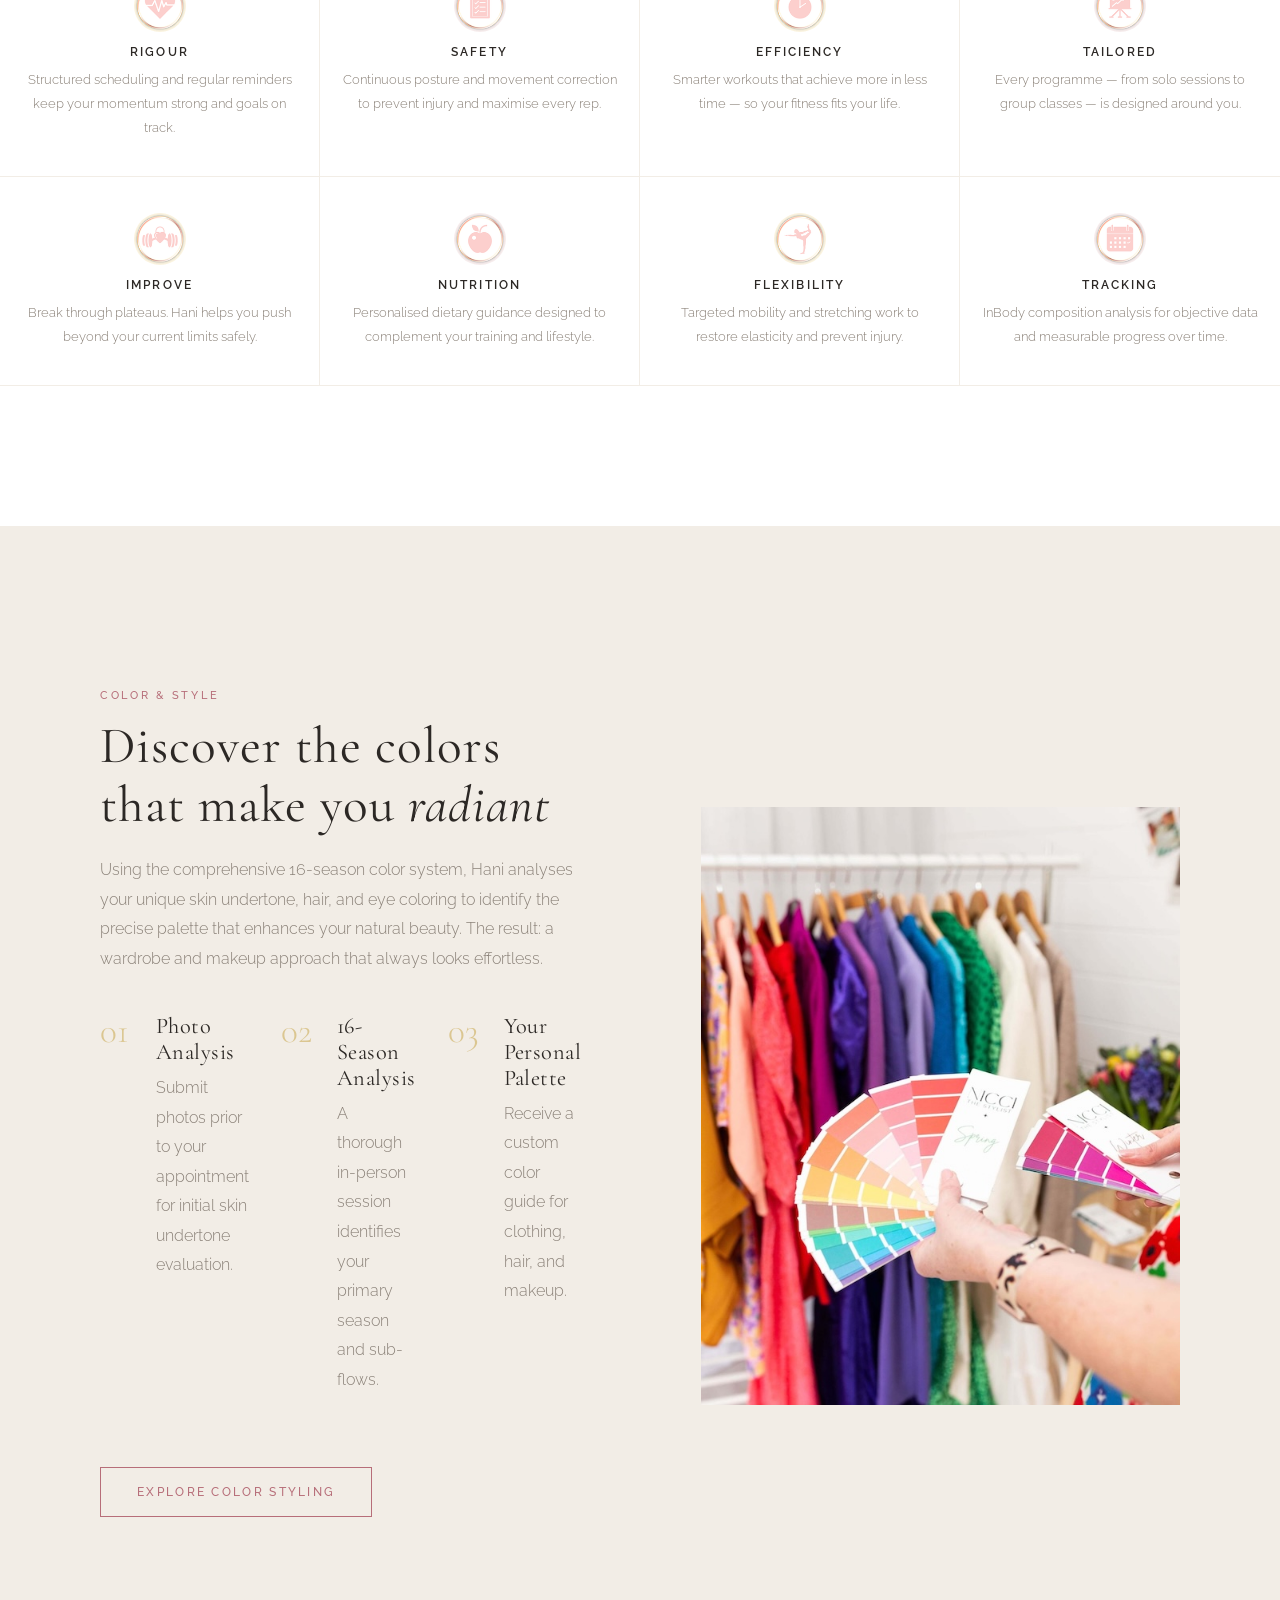
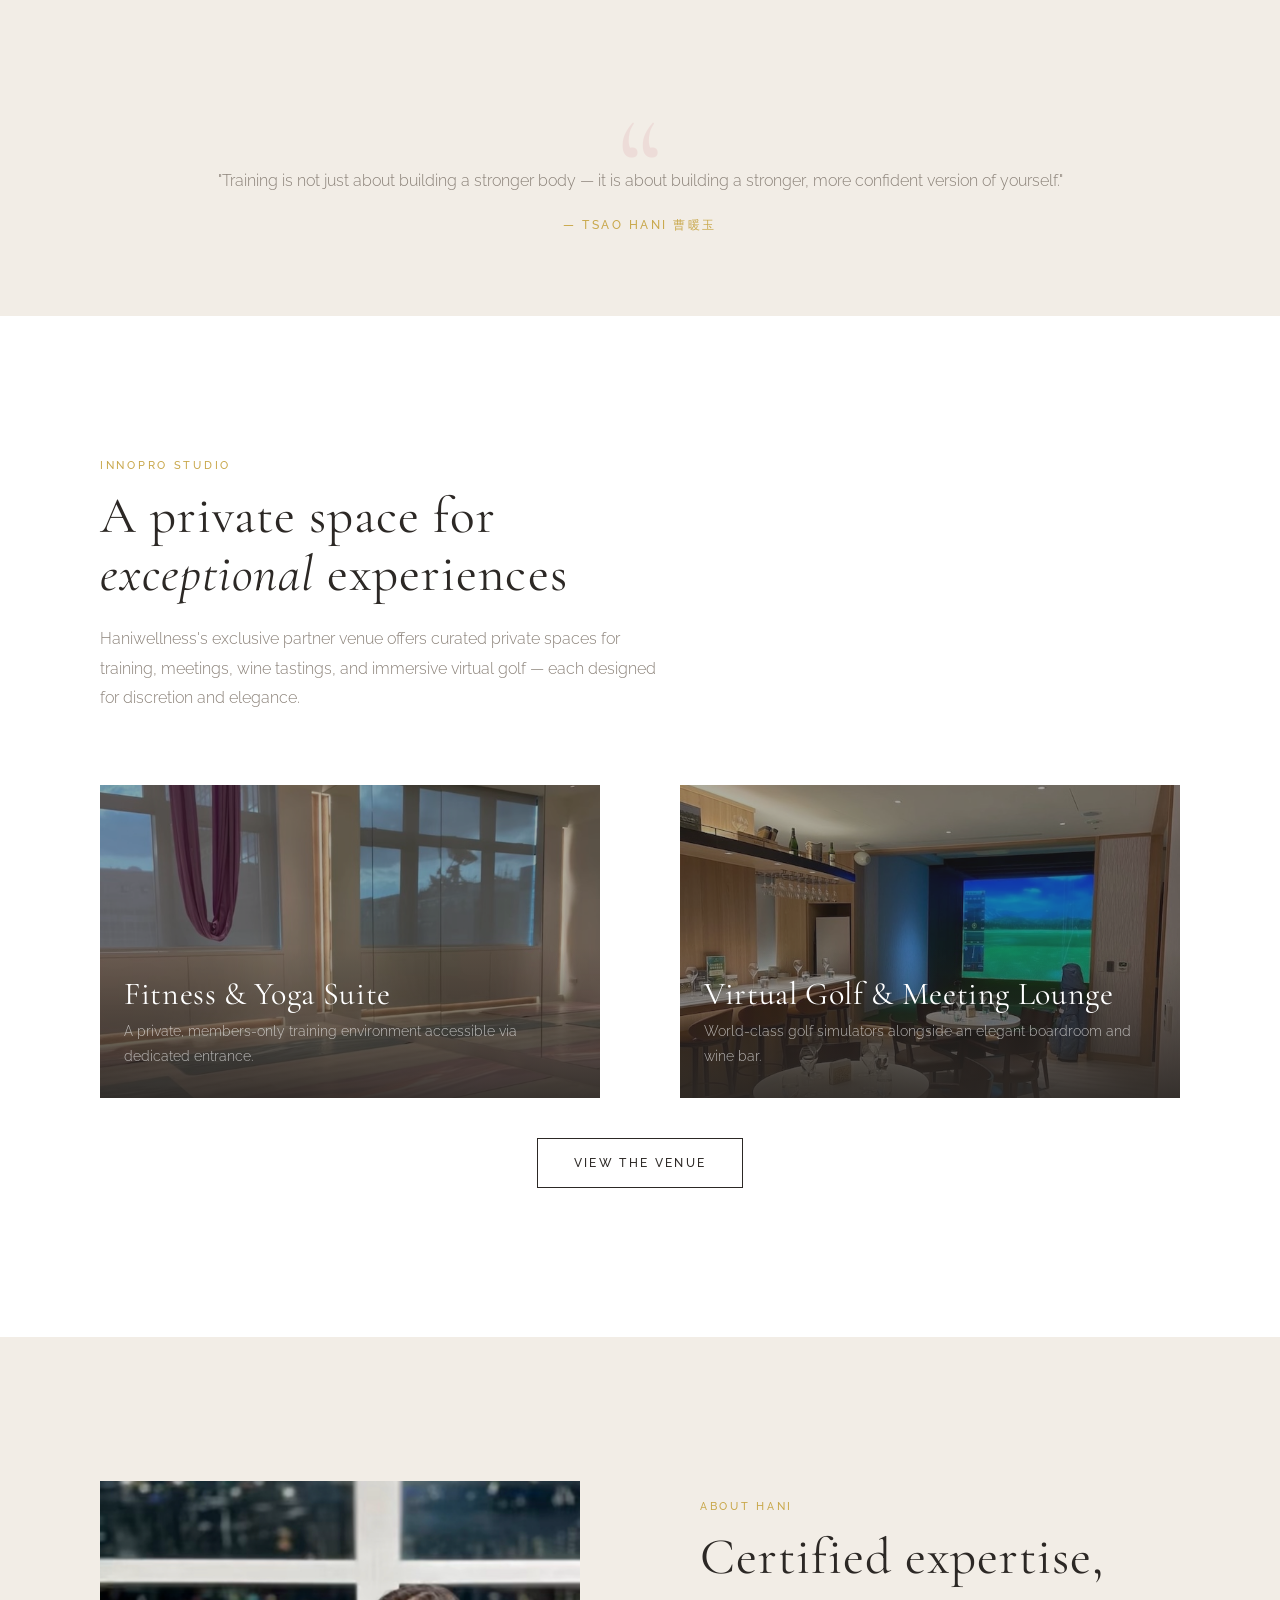
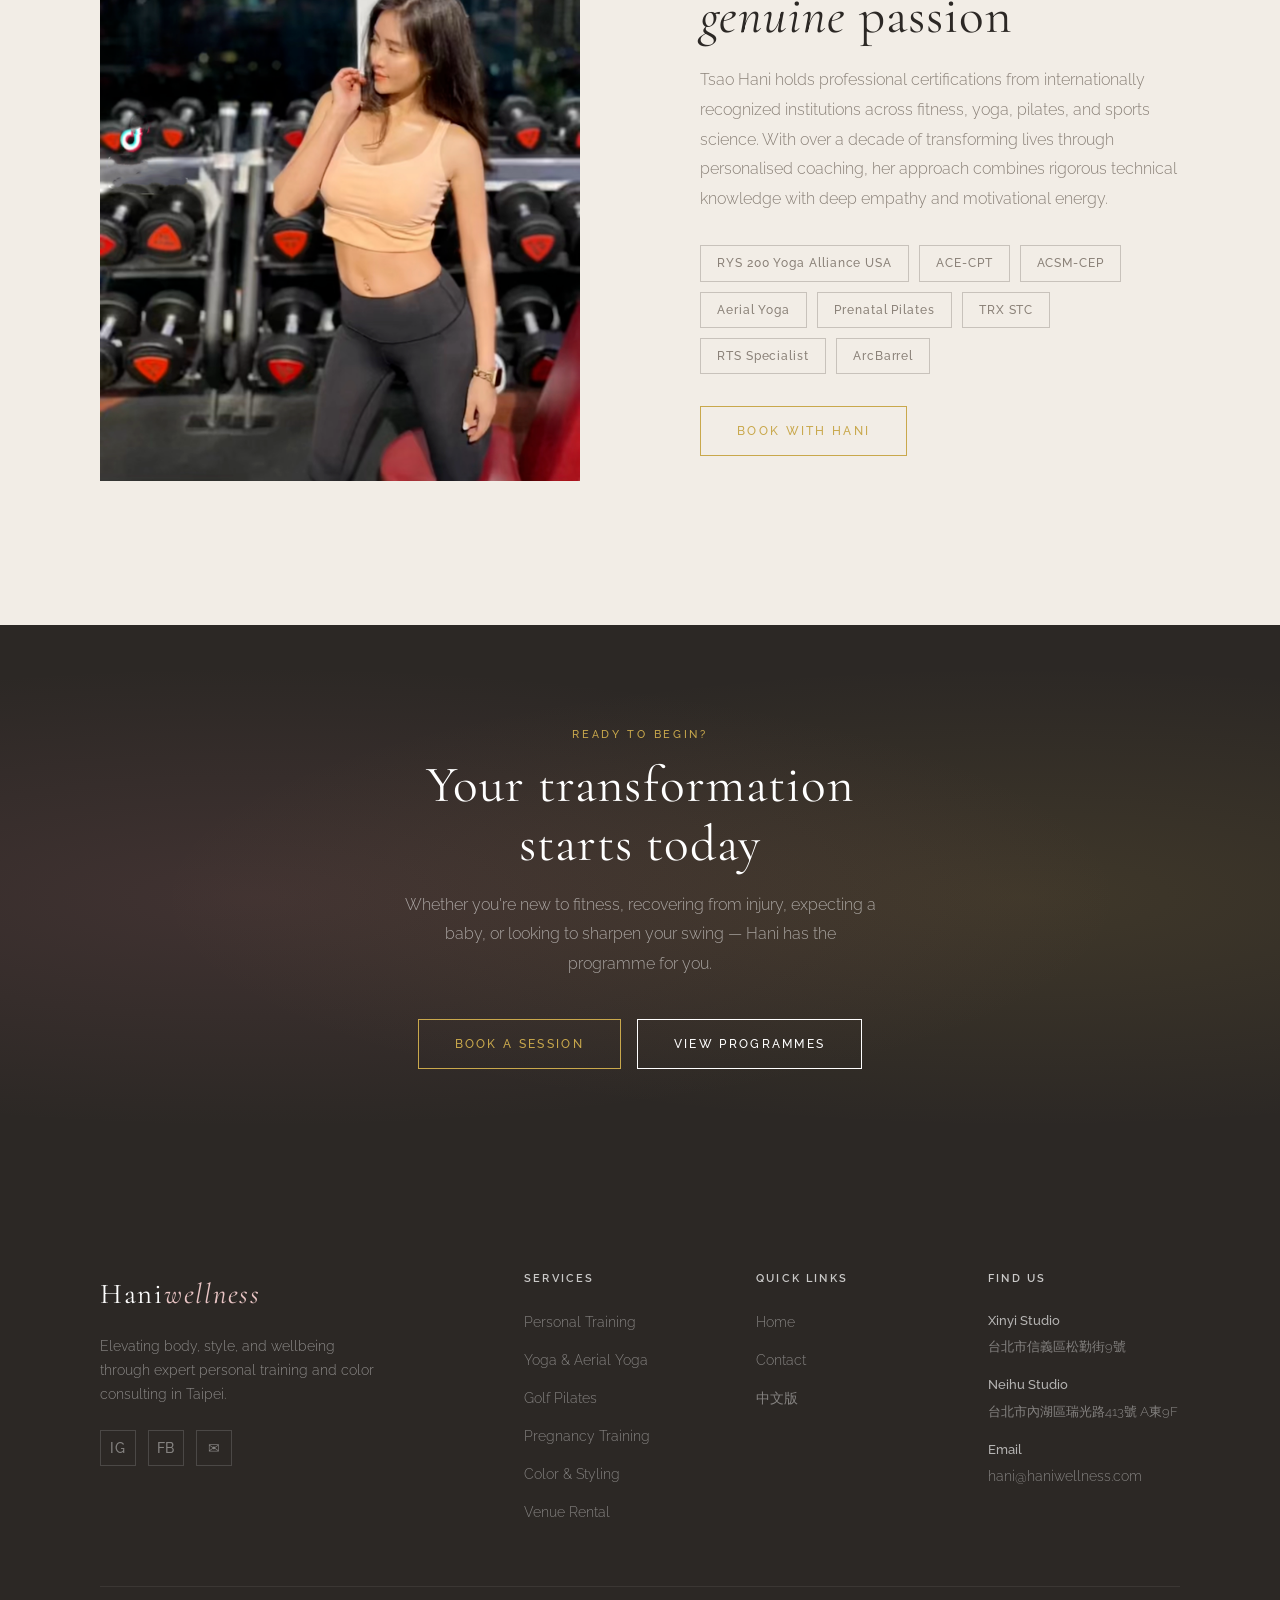
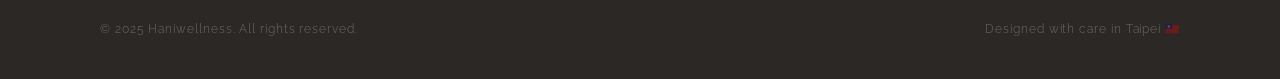
==== commit 271fe0a0: "icons" ====
--- a/index.html
+++ b/index.html
@@ -459,7 +459,13 @@
                             class="pillar-icon pillar-icon-gold"
                             aria-hidden="true"
                         >
-                            🎯
+                            <img
+                                src="images/circle_Heartrate-01.png"
+                                alt="Hani coaching rigour"
+                                width="100"
+                                height="100"
+                                loading="lazy"
+                            />
                         </div>
                         <h4>Rigour</h4>
                         <p>
@@ -472,7 +478,13 @@
                             class="pillar-icon pillar-icon-rose"
                             aria-hidden="true"
                         >
-                            🛡️
+                            <img
+                                src="images/circle_Report-01.png"
+                                alt="Hani coaching safety"
+                                width="100"
+                                height="100"
+                                loading="lazy"
+                            />
                         </div>
                         <h4>Safety</h4>
                         <p>
@@ -485,7 +497,13 @@
                             class="pillar-icon pillar-icon-gold"
                             aria-hidden="true"
                         >
-                            ⚡
+                            <img
+                                src="images/circle_Clock-01.png"
+                                alt="Hani coaching efficiency"
+                                width="100"
+                                height="100"
+                                loading="lazy"
+                            />
                         </div>
                         <h4>Efficiency</h4>
                         <p>
@@ -498,7 +516,13 @@
                             class="pillar-icon pillar-icon-rose"
                             aria-hidden="true"
                         >
-                            ✂️
+                            <img
+                                src="images/circle_Teaching-01.png"
+                                alt="Hani coaching tailored"
+                                width="100"
+                                height="100"
+                                loading="lazy"
+                            />
                         </div>
                         <h4>Tailored</h4>
                         <p>
@@ -511,7 +535,13 @@
                             class="pillar-icon pillar-icon-gold"
                             aria-hidden="true"
                         >
-                            📈
+                            <img
+                                src="images/circle_Ketle-01.png"
+                                alt="Hani coaching Improvement"
+                                width="100"
+                                height="100"
+                                loading="lazy"
+                            />
                         </div>
                         <h4>Improve</h4>
                         <p>
@@ -524,7 +554,13 @@
                             class="pillar-icon pillar-icon-rose"
                             aria-hidden="true"
                         >
-                            🥗
+                            <img
+                                src="images/circle_Apple-01.png"
+                                alt="Hani coaching Nutrition"
+                                width="100"
+                                height="100"
+                                loading="lazy"
+                            />
                         </div>
                         <h4>Nutrition</h4>
                         <p>
@@ -537,7 +573,13 @@
                             class="pillar-icon pillar-icon-gold"
                             aria-hidden="true"
                         >
-                            🧘
+                            <img
+                                src="images/circle_Yoga-01.png"
+                                alt="Hani coaching flexibility"
+                                width="100"
+                                height="100"
+                                loading="lazy"
+                            />
                         </div>
                         <h4>Flexibility</h4>
                         <p>
@@ -550,7 +592,13 @@
                             class="pillar-icon pillar-icon-rose"
                             aria-hidden="true"
                         >
-                            📊
+                            <img
+                                src="images/circle_WeightLift-01.png"
+                                alt="Hani coaching schedule"
+                                width="100"
+                                height="100"
+                                loading="lazy"
+                            />
                         </div>
                         <h4>Tracking</h4>
                         <p>
--- a/css/style.css
+++ b/css/style.css
@@ -4,574 +4,1202 @@
    Fonts: Cormorant Garamond + Raleway
    ============================================ */
 
-@import url('https://fonts.googleapis.com/css2?family=Cormorant+Garamond:ital,wght@0,300;0,400;0,500;0,600;1,300;1,400&family=Raleway:wght@200;300;400;500;600&display=swap');
+@import url("https://fonts.googleapis.com/css2?family=Cormorant+Garamond:ital,wght@0,300;0,400;0,500;0,600;1,300;1,400&family=Raleway:wght@200;300;400;500;600&display=swap");
 
 /* ── Variables ─────────────────────────────── */
 :root {
-  --rose-gold:         #B76E79;
-  --rose-gold-light:   #E8C4C4;
-  --rose-gold-pale:    #F7EDED;
-  --yellow-gold:       #C9A84C;
-  --yellow-gold-light: #F0D68A;
-  --yellow-gold-pale:  #FBF4E0;
-  --ivory:             #FAF8F5;
-  --ivory-dark:        #F2EDE6;
-  --charcoal:          #2C2825;
-  --warm-gray:         #8A8178;
-  --warm-gray-light:   #C8C2BB;
-  --white:             #FFFFFF;
-
-  --font-display: 'Cormorant Garamond', Georgia, serif;
-  --font-body:    'Raleway', sans-serif;
-
-  --nav-h: 72px;
-  --max-w: 1200px;
-  --section-gap: clamp(80px, 12vw, 140px);
-  --transition: 0.35s cubic-bezier(0.4, 0, 0.2, 1);
+    --rose-gold: #b76e79;
+    --rose-gold-light: #e8c4c4;
+    --rose-gold-pale: #f7eded;
+    --yellow-gold: #c9a84c;
+    --yellow-gold-light: #f0d68a;
+    --yellow-gold-pale: #fbf4e0;
+    --ivory: #faf8f5;
+    --ivory-dark: #f2ede6;
+    --charcoal: #2c2825;
+    --warm-gray: #8a8178;
+    --warm-gray-light: #c8c2bb;
+    --white: #ffffff;
+
+    --font-display: "Cormorant Garamond", Georgia, serif;
+    --font-body: "Raleway", sans-serif;
+
+    --nav-h: 72px;
+    --max-w: 1200px;
+    --section-gap: clamp(80px, 12vw, 140px);
+    --transition: 0.35s cubic-bezier(0.4, 0, 0.2, 1);
 }
 
 /* ── Reset ─────────────────────────────────── */
-*, *::before, *::after { box-sizing: border-box; margin: 0; padding: 0; }
-html { scroll-behavior: smooth; font-size: 16px; }
+*,
+*::before,
+*::after {
+    box-sizing: border-box;
+    margin: 0;
+    padding: 0;
+}
+html {
+    scroll-behavior: smooth;
+    font-size: 16px;
+}
 body {
-  font-family: var(--font-body);
-  font-weight: 300;
-  color: var(--charcoal);
-  background: var(--ivory);
-  line-height: 1.75;
-  -webkit-font-smoothing: antialiased;
-}
-img { display: block; max-width: 100%; height: auto; }
-a { color: inherit; text-decoration: none; }
-ul { list-style: none; }
-button { cursor: pointer; border: none; background: none; font-family: var(--font-body); }
+    font-family: var(--font-body);
+    font-weight: 300;
+    color: var(--charcoal);
+    background: var(--ivory);
+    line-height: 1.75;
+    -webkit-font-smoothing: antialiased;
+}
+img {
+    display: block;
+    max-width: 100%;
+    height: auto;
+}
+a {
+    color: inherit;
+    text-decoration: none;
+}
+ul {
+    list-style: none;
+}
+button {
+    cursor: pointer;
+    border: none;
+    background: none;
+    font-family: var(--font-body);
+}
 
 /* ── Typography ────────────────────────────── */
-h1, h2, h3, h4 {
-  font-family: var(--font-display);
-  font-weight: 400;
-  line-height: 1.15;
-  letter-spacing: 0.02em;
-}
-h1 { font-size: clamp(2.8rem, 7vw, 5.5rem); }
-h2 { font-size: clamp(2rem, 4.5vw, 3.2rem); }
-h3 { font-size: clamp(1.4rem, 3vw, 2rem); }
-h4 { font-size: clamp(1.1rem, 2vw, 1.4rem); }
+h1,
+h2,
+h3,
+h4 {
+    font-family: var(--font-display);
+    font-weight: 400;
+    line-height: 1.15;
+    letter-spacing: 0.02em;
+}
+h1 {
+    font-size: clamp(2.8rem, 7vw, 5.5rem);
+}
+h2 {
+    font-size: clamp(2rem, 4.5vw, 3.2rem);
+}
+h3 {
+    font-size: clamp(1.4rem, 3vw, 2rem);
+}
+h4 {
+    font-size: clamp(1.1rem, 2vw, 1.4rem);
+}
 
 .eyebrow {
-  font-family: var(--font-body);
-  font-weight: 500;
-  font-size: 0.68rem;
-  letter-spacing: 0.25em;
-  text-transform: uppercase;
-  color: var(--yellow-gold);
-  display: block;
-}
-.eyebrow-rose { color: var(--rose-gold); }
-p { font-size: clamp(0.9rem, 1.5vw, 1rem); color: var(--warm-gray); line-height: 1.85; }
+    font-family: var(--font-body);
+    font-weight: 500;
+    font-size: 0.68rem;
+    letter-spacing: 0.25em;
+    text-transform: uppercase;
+    color: var(--yellow-gold);
+    display: block;
+}
+.eyebrow-rose {
+    color: var(--rose-gold);
+}
+p {
+    font-size: clamp(0.9rem, 1.5vw, 1rem);
+    color: var(--warm-gray);
+    line-height: 1.85;
+}
 
 /* ── Layout ─────────────────────────────────── */
 .container {
-  width: 100%;
-  max-width: var(--max-w);
-  margin-inline: auto;
-  padding-inline: clamp(20px, 5vw, 60px);
-}
-.section { padding-block: var(--section-gap); }
-.text-center { text-align: center; }
-
-.grid-2 { display: grid; grid-template-columns: 1fr; gap: 40px; }
-.grid-3 { display: grid; grid-template-columns: 1fr; gap: 32px; }
-.grid-4 { display: grid; grid-template-columns: repeat(2, 1fr); gap: 24px; }
+    width: 100%;
+    max-width: var(--max-w);
+    margin-inline: auto;
+    padding-inline: clamp(20px, 5vw, 60px);
+}
+.section {
+    padding-block: var(--section-gap);
+}
+.text-center {
+    text-align: center;
+}
+
+.grid-2 {
+    display: grid;
+    grid-template-columns: 1fr;
+    gap: 40px;
+}
+.grid-3 {
+    display: grid;
+    grid-template-columns: 1fr;
+    gap: 32px;
+}
+.grid-4 {
+    display: grid;
+    grid-template-columns: repeat(2, 1fr);
+    gap: 24px;
+}
 
 @media (min-width: 768px) {
-  .grid-2 { grid-template-columns: 1fr 1fr; gap: 60px; }
-  .grid-3 { grid-template-columns: repeat(3, 1fr); gap: 40px; }
-  .grid-4 { grid-template-columns: repeat(4, 1fr); gap: 32px; }
+    .grid-2 {
+        grid-template-columns: 1fr 1fr;
+        gap: 60px;
+    }
+    .grid-3 {
+        grid-template-columns: repeat(3, 1fr);
+        gap: 40px;
+    }
+    .grid-4 {
+        grid-template-columns: repeat(4, 1fr);
+        gap: 32px;
+    }
 }
 @media (min-width: 1280px) {
-  .grid-2 { gap: 80px; }
+    .grid-2 {
+        gap: 80px;
+    }
 }
 
 /* ── Divider ───────────────────────────────── */
 .gold-divider {
-  width: 48px; height: 1px;
-  background: linear-gradient(90deg, var(--yellow-gold), var(--rose-gold));
-  margin: 20px auto;
-}
-.gold-divider-left { margin: 20px 0; }
+    width: 48px;
+    height: 1px;
+    background: linear-gradient(90deg, var(--yellow-gold), var(--rose-gold));
+    margin: 20px auto;
+}
+.gold-divider-left {
+    margin: 20px 0;
+}
 
 /* ── Buttons ───────────────────────────────── */
 .btn {
-  display: inline-block;
-  font-family: var(--font-body);
-  font-weight: 500;
-  font-size: 0.72rem;
-  letter-spacing: 0.2em;
-  text-transform: uppercase;
-  padding: 14px 36px;
-  border: 1px solid currentColor;
-  transition: var(--transition);
-  position: relative;
-  overflow: hidden;
+    display: inline-block;
+    font-family: var(--font-body);
+    font-weight: 500;
+    font-size: 0.72rem;
+    letter-spacing: 0.2em;
+    text-transform: uppercase;
+    padding: 14px 36px;
+    border: 1px solid currentColor;
+    transition: var(--transition);
+    position: relative;
+    overflow: hidden;
 }
 .btn::before {
-  content: '';
-  position: absolute;
-  inset: 0;
-  background: currentColor;
-  transform: scaleX(0);
-  transform-origin: left;
-  transition: transform var(--transition);
-  z-index: 0;
-}
-.btn span { position: relative; z-index: 1; transition: color var(--transition); }
-.btn:hover::before { transform: scaleX(1); }
-.btn-gold { color: var(--yellow-gold); }
-.btn-gold:hover span { color: var(--white); }
-.btn-rose { color: var(--rose-gold); }
-.btn-rose:hover span { color: var(--white); }
-.btn-dark { color: var(--charcoal); }
-.btn-dark:hover span { color: var(--white); }
-.btn-white { color: var(--white); }
-.btn-white:hover span { color: var(--charcoal); }
+    content: "";
+    position: absolute;
+    inset: 0;
+    background: currentColor;
+    transform: scaleX(0);
+    transform-origin: left;
+    transition: transform var(--transition);
+    z-index: 0;
+}
+.btn span {
+    position: relative;
+    z-index: 1;
+    transition: color var(--transition);
+}
+.btn:hover::before {
+    transform: scaleX(1);
+}
+.btn-gold {
+    color: var(--yellow-gold);
+}
+.btn-gold:hover span {
+    color: var(--white);
+}
+.btn-rose {
+    color: var(--rose-gold);
+}
+.btn-rose:hover span {
+    color: var(--white);
+}
+.btn-dark {
+    color: var(--charcoal);
+}
+.btn-dark:hover span {
+    color: var(--white);
+}
+.btn-white {
+    color: var(--white);
+}
+.btn-white:hover span {
+    color: var(--charcoal);
+}
 
 /* ── Navigation ─────────────────────────────── */
 .site-nav {
-  position: fixed; top: 0; left: 0; right: 0;
-  z-index: 100; height: var(--nav-h);
-  display: flex; align-items: center;
-  transition: background var(--transition), box-shadow var(--transition);
+    position: fixed;
+    top: 0;
+    left: 0;
+    right: 0;
+    z-index: 100;
+    height: var(--nav-h);
+    display: flex;
+    align-items: center;
+    transition:
+        background var(--transition),
+        box-shadow var(--transition);
 }
 .site-nav.scrolled {
-  background: rgba(250,248,245,0.97);
-  box-shadow: 0 1px 0 var(--warm-gray-light);
-  backdrop-filter: blur(8px);
+    background: rgba(250, 248, 245, 0.97);
+    box-shadow: 0 1px 0 var(--warm-gray-light);
+    backdrop-filter: blur(8px);
 }
 .nav-inner {
-  width: 100%; max-width: var(--max-w);
-  margin-inline: auto;
-  padding-inline: clamp(20px, 5vw, 60px);
-  display: flex; align-items: center; justify-content: space-between;
+    width: 100%;
+    max-width: var(--max-w);
+    margin-inline: auto;
+    padding-inline: clamp(20px, 5vw, 60px);
+    display: flex;
+    align-items: center;
+    justify-content: space-between;
 }
 .nav-logo-text {
-  font-family: var(--font-display);
-  font-size: 1.5rem; font-weight: 400;
-  letter-spacing: 0.08em; color: var(--charcoal);
-  transition: color var(--transition);
-}
-.nav-logo-text em { font-style: italic; color: var(--rose-gold); }
-.site-nav:not(.scrolled) .nav-logo-text { color: var(--white); }
-.site-nav:not(.scrolled) .nav-logo-text em { color: var(--rose-gold-light); }
-
-.nav-links { display: none; align-items: center; gap: 40px; }
+    font-family: var(--font-display);
+    font-size: 1.5rem;
+    font-weight: 400;
+    letter-spacing: 0.08em;
+    color: var(--charcoal);
+    transition: color var(--transition);
+}
+.nav-logo-text em {
+    font-style: italic;
+    color: var(--rose-gold);
+}
+.site-nav:not(.scrolled) .nav-logo-text {
+    color: var(--white);
+}
+.site-nav:not(.scrolled) .nav-logo-text em {
+    color: var(--rose-gold-light);
+}
+
+.nav-links {
+    display: none;
+    align-items: center;
+    gap: 40px;
+}
 .nav-links a {
-  font-size: 0.72rem; font-weight: 500;
-  letter-spacing: 0.18em; text-transform: uppercase;
-  color: var(--charcoal); position: relative;
-  transition: color var(--transition);
+    font-size: 0.72rem;
+    font-weight: 500;
+    letter-spacing: 0.18em;
+    text-transform: uppercase;
+    color: var(--charcoal);
+    position: relative;
+    transition: color var(--transition);
 }
 .nav-links a::after {
-  content: ''; position: absolute; bottom: -3px; left: 0;
-  width: 0; height: 1px;
-  background: var(--yellow-gold);
-  transition: width var(--transition);
-}
-.nav-links a:hover, .nav-links a.active { color: var(--yellow-gold); }
-.nav-links a:hover::after, .nav-links a.active::after { width: 100%; }
-.site-nav:not(.scrolled) .nav-links a { color: rgba(255,255,255,0.85); }
+    content: "";
+    position: absolute;
+    bottom: -3px;
+    left: 0;
+    width: 0;
+    height: 1px;
+    background: var(--yellow-gold);
+    transition: width var(--transition);
+}
+.nav-links a:hover,
+.nav-links a.active {
+    color: var(--yellow-gold);
+}
+.nav-links a:hover::after,
+.nav-links a.active::after {
+    width: 100%;
+}
+.site-nav:not(.scrolled) .nav-links a {
+    color: rgba(255, 255, 255, 0.85);
+}
 .site-nav:not(.scrolled) .nav-links a:hover,
-.site-nav:not(.scrolled) .nav-links a.active { color: var(--yellow-gold-light); }
-
+.site-nav:not(.scrolled) .nav-links a.active {
+    color: var(--yellow-gold-light);
+}
+.site-nav.scrolled .nav-links {
+    display: flex;
+}
 .nav-lang {
-  font-size: 0.68rem; font-weight: 500;
-  letter-spacing: 0.15em; text-transform: uppercase;
-  color: var(--warm-gray);
-  border: 1px solid var(--warm-gray-light);
-  padding: 5px 12px;
-  transition: var(--transition);
-}
-.nav-lang:hover { color: var(--yellow-gold); border-color: var(--yellow-gold); }
-.site-nav:not(.scrolled) .nav-lang { color: rgba(255,255,255,0.7); border-color: rgba(255,255,255,0.35); }
-.site-nav:not(.scrolled) .nav-lang:hover { color: var(--yellow-gold-light); border-color: var(--yellow-gold-light); }
-
-.nav-right { display: flex; align-items: center; gap: 20px; }
+    font-size: 0.68rem;
+    font-weight: 500;
+    letter-spacing: 0.15em;
+    text-transform: uppercase;
+    color: var(--warm-gray);
+    border: 1px solid var(--warm-gray-light);
+    padding: 5px 12px;
+    transition: var(--transition);
+}
+.nav-lang:hover {
+    color: var(--yellow-gold);
+    border-color: var(--yellow-gold);
+}
+.site-nav:not(.scrolled) .nav-lang {
+    color: rgba(255, 255, 255, 0.7);
+    border-color: rgba(255, 255, 255, 0.35);
+}
+.site-nav:not(.scrolled) .nav-lang:hover {
+    color: var(--yellow-gold-light);
+    border-color: var(--yellow-gold-light);
+}
+
+.nav-right {
+    display: flex;
+    align-items: center;
+    gap: 20px;
+}
 .nav-hamburger {
-  display: flex; flex-direction: column; gap: 5px; padding: 4px; cursor: pointer;
+    display: flex;
+    flex-direction: column;
+    gap: 5px;
+    padding: 4px;
+    cursor: pointer;
 }
 .nav-hamburger span {
-  display: block; width: 24px; height: 1.5px;
-  background: var(--charcoal); transition: var(--transition);
-}
-.site-nav:not(.scrolled) .nav-hamburger span { background: var(--white); }
-.nav-hamburger.open span:nth-child(1) { transform: translateY(6.5px) rotate(45deg); }
-.nav-hamburger.open span:nth-child(2) { opacity: 0; }
-.nav-hamburger.open span:nth-child(3) { transform: translateY(-6.5px) rotate(-45deg); }
+    display: block;
+    width: 24px;
+    height: 1.5px;
+    background: var(--charcoal);
+    transition: var(--transition);
+}
+.site-nav:not(.scrolled) .nav-hamburger span {
+    background: var(--white);
+}
+.nav-hamburger.open span:nth-child(1) {
+    transform: translateY(6.5px) rotate(45deg);
+}
+.nav-hamburger.open span:nth-child(2) {
+    opacity: 0;
+}
+.nav-hamburger.open span:nth-child(3) {
+    transform: translateY(-6.5px) rotate(-45deg);
+}
 
 .nav-mobile-menu {
-  display: none; position: fixed;
-  top: var(--nav-h); left: 0; right: 0;
-  background: var(--ivory);
-  border-top: 1px solid var(--ivory-dark);
-  padding: 20px clamp(20px,5vw,60px);
-  z-index: 99; flex-direction: column;
-}
-.nav-mobile-menu.open { display: flex; }
+    display: none;
+    position: fixed;
+    top: var(--nav-h);
+    left: 0;
+    right: 0;
+    background: var(--ivory);
+    border-top: 1px solid var(--ivory-dark);
+    padding: 20px clamp(20px, 5vw, 60px);
+    z-index: 99;
+    flex-direction: column;
+}
+.nav-mobile-menu.open {
+    display: flex;
+}
 .nav-mobile-menu a {
-  font-size: 0.78rem; font-weight: 500;
-  letter-spacing: 0.2em; text-transform: uppercase;
-  color: var(--charcoal); transition: color var(--transition);
-  border-bottom: 1px solid var(--ivory-dark);
-  padding: 16px 0;
-}
-.nav-mobile-menu a:hover { color: var(--yellow-gold); }
+    font-size: 0.78rem;
+    font-weight: 500;
+    letter-spacing: 0.2em;
+    text-transform: uppercase;
+    color: var(--charcoal);
+    transition: color var(--transition);
+    border-bottom: 1px solid var(--ivory-dark);
+    padding: 16px 0;
+}
+.nav-mobile-menu a:hover {
+    color: var(--yellow-gold);
+}
 
 @media (min-width: 768px) {
-  .nav-hamburger { display: none; }
-  .nav-links { display: flex; }
+    .nav-hamburger {
+        display: none;
+    }
+    .nav-links {
+        display: flex;
+    }
 }
 
 /* ── Hero ─────────────────────────────────── */
 .hero {
-  position: relative; height: 100svh; min-height: 600px;
-  display: flex; align-items: flex-end;
-  padding-bottom: clamp(60px, 10vw, 100px);
-  overflow: hidden;
-}
-.hero-media { position: absolute; inset: 0; z-index: 0; }
+    position: relative;
+    height: 100svh;
+    min-height: 600px;
+    display: flex;
+    align-items: flex-end;
+    padding-bottom: clamp(60px, 10vw, 100px);
+    overflow: hidden;
+}
+.hero-media {
+    position: absolute;
+    inset: 0;
+    z-index: 0;
+}
 .hero-media img {
-  width: 100%; height: 100%;
-  object-fit: cover; object-position: center top;
+    width: 100%;
+    height: 100%;
+    object-fit: cover;
+    object-position: center top;
 }
 .hero-overlay {
-  position: absolute; inset: 0;
-  background: linear-gradient(to top,
-    rgba(44,40,37,0.72) 0%,
-    rgba(44,40,37,0.22) 50%,
-    rgba(44,40,37,0.05) 100%);
-}
-.hero-content { position: relative; z-index: 1; color: var(--white); max-width: 680px; }
-.hero-content .eyebrow { color: var(--yellow-gold-light); margin-bottom: 16px; }
-.hero-content h1 { color: var(--white); margin-bottom: 24px; }
-.hero-content h1 em { font-style: italic; color: var(--rose-gold-light); }
-.hero-content p { color: rgba(255,255,255,0.8); margin-bottom: 40px; max-width: 480px; }
-.hero-ctas { display: flex; flex-wrap: wrap; gap: 16px; }
+    position: absolute;
+    inset: 0;
+    background: linear-gradient(
+        to top,
+        rgba(44, 40, 37, 0.72) 0%,
+        rgba(44, 40, 37, 0.22) 50%,
+        rgba(44, 40, 37, 0.05) 100%
+    );
+}
+.hero-content {
+    position: relative;
+    z-index: 1;
+    color: var(--white);
+    max-width: 680px;
+}
+.hero-content .eyebrow {
+    color: var(--yellow-gold-light);
+    margin-bottom: 16px;
+}
+.hero-content h1 {
+    color: var(--white);
+    margin-bottom: 24px;
+}
+.hero-content h1 em {
+    font-style: italic;
+    color: var(--rose-gold-light);
+}
+.hero-content p {
+    color: rgba(255, 255, 255, 0.8);
+    margin-bottom: 40px;
+    max-width: 480px;
+}
+.hero-ctas {
+    display: flex;
+    flex-wrap: wrap;
+    gap: 16px;
+}
 
 .hero-scroll {
-  position: absolute; bottom: 40px; right: clamp(20px,5vw,60px);
-  z-index: 1; display: flex; flex-direction: column;
-  align-items: center; gap: 8px;
-  color: rgba(255,255,255,0.55);
-  font-size: 0.6rem; letter-spacing: 0.2em; text-transform: uppercase;
+    position: absolute;
+    bottom: 40px;
+    right: clamp(20px, 5vw, 60px);
+    z-index: 1;
+    display: flex;
+    flex-direction: column;
+    align-items: center;
+    gap: 8px;
+    color: rgba(255, 255, 255, 0.55);
+    font-size: 0.6rem;
+    letter-spacing: 0.2em;
+    text-transform: uppercase;
 }
 .hero-scroll-line {
-  width: 1px; height: 48px;
-  background: rgba(255,255,255,0.35);
-  animation: scrollPulse 2.2s ease-in-out infinite;
+    width: 1px;
+    height: 48px;
+    background: rgba(255, 255, 255, 0.35);
+    animation: scrollPulse 2.2s ease-in-out infinite;
 }
 @keyframes scrollPulse {
-  0%,100% { opacity: 0.35; transform: scaleY(1); }
-  50%      { opacity: 0.9; transform: scaleY(0.6); }
+    0%,
+    100% {
+        opacity: 0.35;
+        transform: scaleY(1);
+    }
+    50% {
+        opacity: 0.9;
+        transform: scaleY(0.6);
+    }
 }
 
 /* ── Page Hero ───────────────────────────── */
 .page-hero {
-  padding-top: calc(var(--nav-h) + 60px);
-  padding-bottom: 60px;
-  background: var(--ivory-dark);
-  position: relative; overflow: hidden;
+    padding-top: calc(var(--nav-h) + 60px);
+    padding-bottom: 60px;
+    background: var(--ivory-dark);
+    position: relative;
+    overflow: hidden;
 }
 .page-hero::before {
-  content: '';
-  position: absolute; top: -40px; right: -40px;
-  width: 320px; height: 320px; border-radius: 50%;
-  background: radial-gradient(circle, var(--rose-gold-pale) 0%, transparent 70%);
-  opacity: 0.6;
-}
-.page-hero-inner { position: relative; z-index: 1; }
-.page-hero h1 { margin-top: 12px; }
-.page-hero p { margin-top: 16px; max-width: 560px; color: var(--warm-gray); }
+    content: "";
+    position: absolute;
+    top: -40px;
+    right: -40px;
+    width: 320px;
+    height: 320px;
+    border-radius: 50%;
+    background: radial-gradient(
+        circle,
+        var(--rose-gold-pale) 0%,
+        transparent 70%
+    );
+    opacity: 0.6;
+}
+.page-hero-inner {
+    position: relative;
+    z-index: 1;
+}
+.page-hero h1 {
+    margin-top: 12px;
+}
+.page-hero p {
+    margin-top: 16px;
+    max-width: 560px;
+    color: var(--warm-gray);
+}
 
 /* ── Section Headings ────────────────────── */
-.section-head { margin-bottom: clamp(40px, 7vw, 72px); }
-.section-head h2 { margin-top: 12px; }
-.section-head p { margin-top: 16px; max-width: 560px; }
-.section-head.centered p { margin-inline: auto; text-align: center; }
+.section-head {
+    margin-bottom: clamp(40px, 7vw, 72px);
+}
+.section-head h2 {
+    margin-top: 12px;
+}
+.section-head p {
+    margin-top: 16px;
+    max-width: 560px;
+}
+.section-head.centered p {
+    margin-inline: auto;
+    text-align: center;
+}
 
 /* ── Service Cards ───────────────────────── */
 .service-card {
-  background: var(--white);
-  border: 1px solid var(--ivory-dark);
-  padding: 40px 32px;
-  transition: transform var(--transition), box-shadow var(--transition);
-  position: relative; overflow: hidden;
+    background: var(--white);
+    border: 1px solid var(--ivory-dark);
+    padding: 40px 32px;
+    transition:
+        transform var(--transition),
+        box-shadow var(--transition);
+    position: relative;
+    overflow: hidden;
 }
 .service-card::before {
-  content: ''; position: absolute;
-  top: 0; left: 0; width: 3px; height: 0;
-  background: linear-gradient(180deg, var(--yellow-gold), var(--rose-gold));
-  transition: height var(--transition);
-}
-.service-card:hover { transform: translateY(-4px); box-shadow: 0 20px 60px rgba(44,40,37,0.08); }
-.service-card:hover::before { height: 100%; }
-.service-card h4 { margin-bottom: 12px; color: var(--charcoal); }
-.service-card p { font-size: 0.88rem; }
+    content: "";
+    position: absolute;
+    top: 0;
+    left: 0;
+    width: 3px;
+    height: 0;
+    background: linear-gradient(180deg, var(--yellow-gold), var(--rose-gold));
+    transition: height var(--transition);
+}
+.service-card:hover {
+    transform: translateY(-4px);
+    box-shadow: 0 20px 60px rgba(44, 40, 37, 0.08);
+}
+.service-card:hover::before {
+    height: 100%;
+}
+.service-card h4 {
+    margin-bottom: 12px;
+    color: var(--charcoal);
+}
+.service-card p {
+    font-size: 0.88rem;
+}
 .service-card-num {
-  font-family: var(--font-display);
-  font-size: 2.5rem; font-weight: 300;
-  color: var(--yellow-gold-light);
-  line-height: 1; margin-bottom: 16px;
+    font-family: var(--font-display);
+    font-size: 2.5rem;
+    font-weight: 300;
+    color: var(--yellow-gold-light);
+    line-height: 1;
+    margin-bottom: 16px;
+}
+
+/* ── Pricing ─────────────────────────────── */
+.pricing-amount {
+    margin-top: 16px;
+    font-size: 1.05rem;
+    color: var(--charcoal);
+    font-family: var(--font-display);
+}
+.pricing-unit {
+    font-size: 0.8rem;
+    color: var(--warm-gray);
+    font-family: var(--font-body);
+}
+.pricing-extra {
+    margin-top: 4px;
+    font-size: 0.82rem;
+    color: var(--warm-gray);
 }
 
 /* ── Feature Block ───────────────────────── */
 .feature-block {
-  display: grid; grid-template-columns: 1fr;
-  gap: 60px; align-items: center;
-}
-@media (min-width: 768px) { .feature-block { grid-template-columns: 1fr 1fr; gap: 80px; } }
-@media (min-width: 1280px) { .feature-block { gap: 120px; } }
-.feature-block.reverse .feature-image { order: 0; }
-@media (min-width: 768px) { .feature-block.reverse .feature-image { order: 1; } }
-.feature-image { position: relative; }
-.feature-image img { width: 100%; aspect-ratio: 4/5; object-fit: cover; }
+    display: grid;
+    grid-template-columns: 1fr;
+    gap: 60px;
+    align-items: center;
+}
+@media (min-width: 768px) {
+    .feature-block {
+        grid-template-columns: 1fr 1fr;
+        gap: 80px;
+    }
+}
+@media (min-width: 1280px) {
+    .feature-block {
+        gap: 120px;
+    }
+}
+.feature-block.reverse .feature-image {
+    order: 0;
+}
+@media (min-width: 768px) {
+    .feature-block.reverse .feature-image {
+        order: 1;
+    }
+}
+.feature-image {
+    position: relative;
+}
+.feature-image img {
+    width: 100%;
+    aspect-ratio: 4/5;
+    object-fit: cover;
+}
 .feature-image-badge {
-  position: absolute; bottom: -20px; right: -20px;
-  background: var(--yellow-gold); color: var(--white);
-  width: 100px; height: 100px; border-radius: 50%;
-  display: flex; flex-direction: column;
-  align-items: center; justify-content: center;
-  text-align: center; font-family: var(--font-display);
-  font-size: 0.82rem; line-height: 1.3; padding: 12px;
-}
-.feature-text { padding-block: 20px; }
-.feature-text h2 { margin-top: 12px; margin-bottom: 20px; }
-.feature-text p { margin-bottom: 32px; }
+    position: absolute;
+    bottom: -20px;
+    right: -20px;
+    background: var(--yellow-gold);
+    color: var(--white);
+    width: 100px;
+    height: 100px;
+    border-radius: 50%;
+    display: flex;
+    flex-direction: column;
+    align-items: center;
+    justify-content: center;
+    text-align: center;
+    font-family: var(--font-display);
+    font-size: 0.82rem;
+    line-height: 1.3;
+    padding: 12px;
+}
+.feature-text {
+    padding-block: 20px;
+}
+.feature-text h2 {
+    margin-top: 12px;
+    margin-bottom: 20px;
+}
+.feature-text p {
+    margin-bottom: 32px;
+}
 
 /* ── Pillar Grid ─────────────────────────── */
-.pillar-grid { display: grid; grid-template-columns: repeat(2, 1fr); }
-@media (min-width: 768px) { .pillar-grid { grid-template-columns: repeat(4, 1fr); } }
+.pillar-grid {
+    display: grid;
+    grid-template-columns: repeat(2, 1fr);
+}
+@media (min-width: 768px) {
+    .pillar-grid {
+        grid-template-columns: repeat(4, 1fr);
+    }
+}
 .pillar-item {
-  text-align: center; padding: 36px 20px;
-  border-right: 1px solid var(--ivory-dark);
-  border-bottom: 1px solid var(--ivory-dark);
-}
-.pillar-item:nth-child(2n) { border-right: none; }
+    text-align: center;
+    padding: 36px 20px;
+    border-right: 1px solid var(--ivory-dark);
+    border-bottom: 1px solid var(--ivory-dark);
+}
+.pillar-item:nth-child(2n) {
+    border-right: none;
+}
 @media (min-width: 768px) {
-  .pillar-item:nth-child(2n) { border-right: 1px solid var(--ivory-dark); }
-  .pillar-item:nth-child(4n) { border-right: none; }
+    .pillar-item:nth-child(2n) {
+        border-right: 1px solid var(--ivory-dark);
+    }
+    .pillar-item:nth-child(4n) {
+        border-right: none;
+    }
 }
 .pillar-icon {
-  width: 52px; height: 52px;
-  margin: 0 auto 14px; border-radius: 50%;
-  display: flex; align-items: center; justify-content: center;
-  font-size: 1.3rem;
-}
-.pillar-icon-rose { background: var(--rose-gold-pale); }
-.pillar-icon-gold { background: var(--yellow-gold-pale); }
+    width: 52px;
+    height: 52px;
+    margin: 0 auto 14px;
+    border-radius: 50%;
+    display: flex;
+    align-items: center;
+    justify-content: center;
+    font-size: 1.3rem;
+}
+.pillar-icon-rose {
+    background: var(--rose-gold-pale);
+}
+.pillar-icon-gold {
+    background: var(--yellow-gold-pale);
+}
 .pillar-item h4 {
-  font-size: 0.72rem; font-family: var(--font-body);
-  font-weight: 600; letter-spacing: 0.18em;
-  text-transform: uppercase; margin-bottom: 8px; color: var(--charcoal);
-}
-.pillar-item p { font-size: 0.82rem; }
+    font-size: 0.72rem;
+    font-family: var(--font-body);
+    font-weight: 600;
+    letter-spacing: 0.18em;
+    text-transform: uppercase;
+    margin-bottom: 8px;
+    color: var(--charcoal);
+}
+.pillar-item p {
+    font-size: 0.82rem;
+}
 
 /* ── Credentials ──────────────────────────── */
-.credential-row { display: flex; flex-wrap: wrap; gap: 10px; margin-top: 24px; }
+.credential-row {
+    display: flex;
+    flex-wrap: wrap;
+    gap: 10px;
+    margin-top: 24px;
+}
 .credential-tag {
-  font-size: 0.72rem; font-weight: 500;
-  letter-spacing: 0.08em;
-  padding: 7px 16px;
-  border: 1px solid var(--warm-gray-light);
-  color: var(--warm-gray);
-  transition: var(--transition);
-}
-.credential-tag:hover { border-color: var(--yellow-gold); color: var(--yellow-gold); }
+    font-size: 0.72rem;
+    font-weight: 500;
+    letter-spacing: 0.08em;
+    padding: 7px 16px;
+    border: 1px solid var(--warm-gray-light);
+    color: var(--warm-gray);
+    transition: var(--transition);
+}
+.credential-tag:hover {
+    border-color: var(--yellow-gold);
+    color: var(--yellow-gold);
+}
 
 /* ── Pull Quote ────────────────────────────── */
 .pull-quote {
-  background: var(--ivory-dark);
-  padding: clamp(48px, 8vw, 80px) clamp(24px, 6vw, 80px);
-  text-align: center; position: relative;
+    background: var(--ivory-dark);
+    padding: clamp(48px, 8vw, 80px) clamp(24px, 6vw, 80px);
+    text-align: center;
+    position: relative;
 }
 .pull-quote::before {
-  content: '\201C';
-  position: absolute; top: 10px; left: 50%;
-  transform: translateX(-50%);
-  font-family: var(--font-display);
-  font-size: 9rem; line-height: 1;
-  color: var(--rose-gold-light); opacity: 0.4;
-  pointer-events: none;
+    content: "\201C";
+    position: absolute;
+    top: 10px;
+    left: 50%;
+    transform: translateX(-50%);
+    font-family: var(--font-display);
+    font-size: 9rem;
+    line-height: 1;
+    color: var(--rose-gold-light);
+    opacity: 0.4;
+    pointer-events: none;
 }
 .pull-quote blockquote {
-  font-family: var(--font-display);
-  font-size: clamp(1.4rem, 3vw, 2rem);
-  font-weight: 300; font-style: italic;
-  color: var(--charcoal); position: relative; z-index: 1;
-  max-width: 800px; margin-inline: auto; line-height: 1.55;
+    font-family: var(--font-display);
+    font-size: clamp(1.4rem, 3vw, 2rem);
+    font-weight: 300;
+    font-style: italic;
+    color: var(--charcoal);
+    position: relative;
+    z-index: 1;
+    max-width: 800px;
+    margin-inline: auto;
+    line-height: 1.55;
 }
 .pull-quote cite {
-  display: block; margin-top: 20px;
-  font-family: var(--font-body);
-  font-size: 0.72rem; font-style: normal;
-  font-weight: 500; letter-spacing: 0.22em;
-  text-transform: uppercase; color: var(--yellow-gold);
-  position: relative; z-index: 1;
+    display: block;
+    margin-top: 20px;
+    font-family: var(--font-body);
+    font-size: 0.72rem;
+    font-style: normal;
+    font-weight: 500;
+    letter-spacing: 0.22em;
+    text-transform: uppercase;
+    color: var(--yellow-gold);
+    position: relative;
+    z-index: 1;
 }
 
 /* ── Steps ─────────────────────────────────── */
-.steps { counter-reset: steps; display: grid; gap: 32px; }
-@media (min-width: 768px) { .steps { grid-template-columns: repeat(3, 1fr); } }
-.step { position: relative; padding-left: 56px; }
+.steps {
+    counter-reset: steps;
+    display: grid;
+    gap: 32px;
+}
+@media (min-width: 768px) {
+    .steps {
+        grid-template-columns: repeat(3, 1fr);
+    }
+}
+.step {
+    position: relative;
+    padding-left: 56px;
+}
 .step::before {
-  counter-increment: steps;
-  content: counter(steps, decimal-leading-zero);
-  position: absolute; left: 0; top: 0;
-  font-family: var(--font-display);
-  font-size: 2.2rem; font-weight: 300;
-  color: var(--yellow-gold); line-height: 1; opacity: 0.55;
-}
-.step h4 { margin-bottom: 8px; }
+    counter-increment: steps;
+    content: counter(steps, decimal-leading-zero);
+    position: absolute;
+    left: 0;
+    top: 0;
+    font-family: var(--font-display);
+    font-size: 2.2rem;
+    font-weight: 300;
+    color: var(--yellow-gold);
+    line-height: 1;
+    opacity: 0.55;
+}
+.step h4 {
+    margin-bottom: 8px;
+}
 
 /* ── Gallery ──────────────────────────────── */
-.gallery { display: grid; grid-template-columns: 1fr 1fr; gap: 12px; }
-@media (min-width: 768px) { .gallery { grid-template-columns: repeat(3, 1fr); gap: 16px; } }
-.gallery-item { overflow: hidden; aspect-ratio: 4/5; }
+.gallery {
+    display: grid;
+    grid-template-columns: 1fr 1fr;
+    gap: 12px;
+}
+@media (min-width: 768px) {
+    .gallery {
+        grid-template-columns: repeat(3, 1fr);
+        gap: 16px;
+    }
+}
+.gallery-item {
+    overflow: hidden;
+    aspect-ratio: 4/5;
+}
 .gallery-item img {
-  width: 100%; height: 100%;
-  object-fit: cover; transition: transform 0.7s ease;
-}
-.gallery-item:hover img { transform: scale(1.04); }
-.gallery-item-wide { grid-column: span 2; aspect-ratio: 16/9; }
+    width: 100%;
+    height: 100%;
+    object-fit: cover;
+    transition: transform 0.7s ease;
+}
+.gallery-item:hover img {
+    transform: scale(1.04);
+}
+.gallery-item-wide {
+    grid-column: span 2;
+    aspect-ratio: 16/9;
+}
 
 /* ── CTA Band ─────────────────────────────── */
 .cta-band {
-  background: var(--charcoal);
-  padding: clamp(60px, 10vw, 100px) clamp(24px, 5vw, 60px);
-  text-align: center; position: relative; overflow: hidden;
+    background: var(--charcoal);
+    padding: clamp(60px, 10vw, 100px) clamp(24px, 5vw, 60px);
+    text-align: center;
+    position: relative;
+    overflow: hidden;
 }
 .cta-band::before {
-  content: ''; position: absolute; inset: 0;
-  background:
-    radial-gradient(ellipse at 20% 50%, rgba(183,110,121,0.15) 0%, transparent 60%),
-    radial-gradient(ellipse at 80% 50%, rgba(201,168,76,0.12) 0%, transparent 60%);
-}
-.cta-band > * { position: relative; z-index: 1; }
-.cta-band h2 { color: var(--white); margin-top: 12px; margin-bottom: 16px; }
-.cta-band p { color: rgba(255,255,255,0.55); margin-bottom: 40px; max-width: 480px; margin-inline: auto; }
-.cta-band .eyebrow { color: var(--yellow-gold); }
-.cta-band-btns { display: flex; flex-wrap: wrap; justify-content: center; gap: 16px; }
+    content: "";
+    position: absolute;
+    inset: 0;
+    background:
+        radial-gradient(
+            ellipse at 20% 50%,
+            rgba(183, 110, 121, 0.15) 0%,
+            transparent 60%
+        ),
+        radial-gradient(
+            ellipse at 80% 50%,
+            rgba(201, 168, 76, 0.12) 0%,
+            transparent 60%
+        );
+}
+.cta-band > * {
+    position: relative;
+    z-index: 1;
+}
+.cta-band h2 {
+    color: var(--white);
+    margin-top: 12px;
+    margin-bottom: 16px;
+}
+.cta-band p {
+    color: rgba(255, 255, 255, 0.55);
+    margin-bottom: 40px;
+    max-width: 480px;
+    margin-inline: auto;
+}
+.cta-band .eyebrow {
+    color: var(--yellow-gold);
+}
+.cta-band-btns {
+    display: flex;
+    flex-wrap: wrap;
+    justify-content: center;
+    gap: 16px;
+}
 
 /* ── Footer ──────────────────────────────── */
 .site-footer {
-  background: var(--charcoal);
-  padding-top: clamp(60px, 10vw, 100px);
-  padding-bottom: 40px;
+    background: var(--charcoal);
+    padding-top: clamp(60px, 10vw, 100px);
+    padding-bottom: 40px;
 }
 .footer-grid {
-  display: grid; grid-template-columns: 1fr;
-  gap: 48px; margin-bottom: 60px;
-}
-@media (min-width: 768px) { .footer-grid { grid-template-columns: 2fr 1fr 1fr 1fr; gap: 40px; } }
+    display: grid;
+    grid-template-columns: 1fr;
+    gap: 48px;
+    margin-bottom: 60px;
+}
+@media (min-width: 768px) {
+    .footer-grid {
+        grid-template-columns: 2fr 1fr 1fr 1fr;
+        gap: 40px;
+    }
+}
 .footer-brand-name {
-  font-family: var(--font-display);
-  font-size: 1.8rem; font-weight: 400;
-  color: var(--white); letter-spacing: 0.06em; margin-bottom: 16px;
-}
-.footer-brand-name em { font-style: italic; color: var(--rose-gold-light); }
-.footer-tagline { font-size: 0.85rem; line-height: 1.75; margin-bottom: 24px; max-width: 280px; color: rgba(255,255,255,0.45); }
-.footer-social { display: flex; gap: 12px; }
+    font-family: var(--font-display);
+    font-size: 1.8rem;
+    font-weight: 400;
+    color: var(--white);
+    letter-spacing: 0.06em;
+    margin-bottom: 16px;
+}
+.footer-brand-name em {
+    font-style: italic;
+    color: var(--rose-gold-light);
+}
+.footer-tagline {
+    font-size: 0.85rem;
+    line-height: 1.75;
+    margin-bottom: 24px;
+    max-width: 280px;
+    color: rgba(255, 255, 255, 0.45);
+}
+.footer-social {
+    display: flex;
+    gap: 12px;
+}
 .footer-social a {
-  width: 36px; height: 36px;
-  border: 1px solid rgba(255,255,255,0.15);
-  display: flex; align-items: center; justify-content: center;
-  font-size: 0.7rem; font-weight: 500; letter-spacing: 0.05em;
-  color: rgba(255,255,255,0.45); transition: var(--transition);
-}
-.footer-social a:hover { border-color: var(--yellow-gold); color: var(--yellow-gold); }
+    width: 36px;
+    height: 36px;
+    border: 1px solid rgba(255, 255, 255, 0.15);
+    display: flex;
+    align-items: center;
+    justify-content: center;
+    font-size: 0.7rem;
+    font-weight: 500;
+    letter-spacing: 0.05em;
+    color: rgba(255, 255, 255, 0.45);
+    transition: var(--transition);
+}
+.footer-social a:hover {
+    border-color: var(--yellow-gold);
+    color: var(--yellow-gold);
+}
 .footer-col-title {
-  font-size: 0.68rem; font-weight: 600;
-  letter-spacing: 0.2em; text-transform: uppercase;
-  color: rgba(255,255,255,0.75); margin-bottom: 20px;
-}
-.footer-col ul { display: flex; flex-direction: column; gap: 10px; }
-.footer-col a { font-size: 0.85rem; color: rgba(255,255,255,0.42); transition: color var(--transition); }
-.footer-col a:hover { color: var(--yellow-gold); }
-.footer-address { font-size: 0.82rem; line-height: 2; color: rgba(255,255,255,0.42); }
-.footer-address strong { color: rgba(255,255,255,0.65); font-weight: 500; display: block; margin-top: 12px; }
+    font-size: 0.68rem;
+    font-weight: 600;
+    letter-spacing: 0.2em;
+    text-transform: uppercase;
+    color: rgba(255, 255, 255, 0.75);
+    margin-bottom: 20px;
+}
+.footer-col ul {
+    display: flex;
+    flex-direction: column;
+    gap: 10px;
+}
+.footer-col a {
+    font-size: 0.85rem;
+    color: rgba(255, 255, 255, 0.42);
+    transition: color var(--transition);
+}
+.footer-col a:hover {
+    color: var(--yellow-gold);
+}
+.footer-address {
+    font-size: 0.82rem;
+    line-height: 2;
+    color: rgba(255, 255, 255, 0.42);
+}
+.footer-address strong {
+    color: rgba(255, 255, 255, 0.65);
+    font-weight: 500;
+    display: block;
+    margin-top: 12px;
+}
 .footer-bottom {
-  border-top: 1px solid rgba(255,255,255,0.07);
-  padding-top: 32px;
-  display: flex; flex-direction: column;
-  gap: 8px; align-items: center; text-align: center;
-  font-size: 0.72rem; letter-spacing: 0.08em;
-  color: rgba(255,255,255,0.3);
-}
-@media (min-width: 768px) { .footer-bottom { flex-direction: row; justify-content: space-between; text-align: left; } }
+    border-top: 1px solid rgba(255, 255, 255, 0.07);
+    padding-top: 32px;
+    display: flex;
+    flex-direction: column;
+    gap: 8px;
+    align-items: center;
+    text-align: center;
+    font-size: 0.72rem;
+    letter-spacing: 0.08em;
+    color: rgba(255, 255, 255, 0.3);
+}
+@media (min-width: 768px) {
+    .footer-bottom {
+        flex-direction: row;
+        justify-content: space-between;
+        text-align: left;
+    }
+}
 
 /* ── Venue Cards ──────────────────────────── */
-.venue-card { position: relative; overflow: hidden; background: var(--charcoal); color: var(--white); }
+.venue-card {
+    position: relative;
+    overflow: hidden;
+    background: var(--charcoal);
+    color: var(--white);
+}
 .venue-card img {
-  width: 100%; aspect-ratio: 16/10; object-fit: cover;
-  opacity: 0.62; transition: opacity var(--transition), transform 0.7s ease;
-}
-.venue-card:hover img { opacity: 0.46; transform: scale(1.03); }
+    width: 100%;
+    aspect-ratio: 16/10;
+    object-fit: cover;
+    opacity: 0.62;
+    transition:
+        opacity var(--transition),
+        transform 0.7s ease;
+}
+.venue-card:hover img {
+    opacity: 0.46;
+    transform: scale(1.03);
+}
 .venue-card-text {
-  position: absolute; bottom: 0; left: 0; right: 0;
-  padding: 28px 24px;
-  background: linear-gradient(to top, rgba(44,40,37,0.88) 0%, transparent 100%);
-}
-.venue-card-text h3 { color: var(--white); margin-bottom: 6px; }
-.venue-card-text p { color: rgba(255,255,255,0.65); font-size: 0.85rem; }
+    position: absolute;
+    bottom: 0;
+    left: 0;
+    right: 0;
+    padding: 28px 24px;
+    background: linear-gradient(
+        to top,
+        rgba(44, 40, 37, 0.88) 0%,
+        transparent 100%
+    );
+}
+.venue-card-text h3 {
+    color: var(--white);
+    margin-bottom: 6px;
+}
+.venue-card-text p {
+    color: rgba(255, 255, 255, 0.65);
+    font-size: 0.85rem;
+}
 
 /* ── Contact ───────────────────────────────── */
-.contact-grid { display: grid; grid-template-columns: 1fr; gap: 48px; }
-@media (min-width: 768px) { .contact-grid { grid-template-columns: 1fr 1fr; } }
-.contact-item { margin-bottom: 28px; }
+.contact-grid {
+    display: grid;
+    grid-template-columns: 1fr;
+    gap: 48px;
+}
+@media (min-width: 768px) {
+    .contact-grid {
+        grid-template-columns: 1fr 1fr;
+    }
+}
+.contact-item {
+    margin-bottom: 28px;
+}
 .contact-item-label {
-  font-size: 0.68rem; font-weight: 600;
-  letter-spacing: 0.22em; text-transform: uppercase;
-  color: var(--yellow-gold); margin-bottom: 6px;
-}
-.contact-item p, .contact-item a { font-size: 0.92rem; color: var(--warm-gray); transition: color var(--transition); }
-.contact-item a:hover { color: var(--rose-gold); }
+    font-size: 0.68rem;
+    font-weight: 600;
+    letter-spacing: 0.22em;
+    text-transform: uppercase;
+    color: var(--yellow-gold);
+    margin-bottom: 6px;
+}
+.contact-item p,
+.contact-item a {
+    font-size: 0.92rem;
+    color: var(--warm-gray);
+    transition: color var(--transition);
+}
+.contact-item a:hover {
+    color: var(--rose-gold);
+}
 
 /* ── Training Tags ──────────────────────────── */
-.training-tags { display: flex; flex-wrap: wrap; gap: 8px; margin-top: 20px; }
+.training-tags {
+    display: flex;
+    flex-wrap: wrap;
+    gap: 8px;
+    margin-top: 20px;
+}
 .training-tag {
-  font-size: 0.68rem; font-weight: 500;
-  letter-spacing: 0.12em; text-transform: uppercase;
-  padding: 5px 14px;
-  background: var(--yellow-gold-pale); color: var(--yellow-gold);
-  border: 1px solid var(--yellow-gold-light);
+    font-size: 0.68rem;
+    font-weight: 500;
+    letter-spacing: 0.12em;
+    text-transform: uppercase;
+    padding: 5px 14px;
+    background: var(--yellow-gold-pale);
+    color: var(--yellow-gold);
+    border: 1px solid var(--yellow-gold-light);
 }
 
 /* ── Color Season Cards ──────────────────────── */
-.color-seasons { display: grid; grid-template-columns: repeat(2, 1fr); gap: 16px; margin-top: 32px; }
-@media (min-width: 768px) { .color-seasons { grid-template-columns: repeat(4, 1fr); } }
-.season-card { padding: 28px 20px; text-align: center; border: 1px solid var(--ivory-dark); background: var(--white); }
-.season-swatch { width: 48px; height: 48px; border-radius: 50%; margin: 0 auto 14px; }
-.season-card h4 { font-size: 1.1rem; margin-bottom: 6px; }
-.season-card p { font-size: 0.78rem; }
+.color-seasons {
+    display: grid;
+    grid-template-columns: repeat(2, 1fr);
+    gap: 16px;
+    margin-top: 32px;
+}
+@media (min-width: 768px) {
+    .color-seasons {
+        grid-template-columns: repeat(4, 1fr);
+    }
+}
+.season-card {
+    padding: 28px 20px;
+    text-align: center;
+    border: 1px solid var(--ivory-dark);
+    background: var(--white);
+}
+.season-swatch {
+    width: 48px;
+    height: 48px;
+    border-radius: 50%;
+    margin: 0 auto 14px;
+}
+.season-card h4 {
+    font-size: 1.1rem;
+    margin-bottom: 6px;
+}
+.season-card p {
+    font-size: 0.78rem;
+}
 
 /* ── Reveal Animations ──────────────────────── */
 .reveal {
-  opacity: 0; transform: translateY(28px);
-  transition: opacity 0.75s ease, transform 0.75s ease;
-}
-.reveal.visible { opacity: 1; transform: translateY(0); }
-.reveal-delay-1 { transition-delay: 0.1s; }
-.reveal-delay-2 { transition-delay: 0.2s; }
-.reveal-delay-3 { transition-delay: 0.3s; }
-.reveal-delay-4 { transition-delay: 0.4s; }
+    opacity: 0;
+    transform: translateY(28px);
+    transition:
+        opacity 0.75s ease,
+        transform 0.75s ease;
+}
+.reveal.visible {
+    opacity: 1;
+    transform: translateY(0);
+}
+.reveal-delay-1 {
+    transition-delay: 0.1s;
+}
+.reveal-delay-2 {
+    transition-delay: 0.2s;
+}
+.reveal-delay-3 {
+    transition-delay: 0.3s;
+}
+.reveal-delay-4 {
+    transition-delay: 0.4s;
+}
 
 /* ── Helpers ────────────────────────────────── */
-.mt-8  { margin-top: 8px; }
-.mt-16 { margin-top: 16px; }
-.mt-24 { margin-top: 24px; }
-.mt-40 { margin-top: 40px; }
-.mb-16 { margin-bottom: 16px; }
-.mb-24 { margin-bottom: 24px; }
-.mb-40 { margin-bottom: 40px; }
-.bg-ivory-dark { background: var(--ivory-dark); }
-.bg-white { background: var(--white); }
-.bg-charcoal { background: var(--charcoal); }
+.mt-8 {
+    margin-top: 8px;
+}
+.mt-16 {
+    margin-top: 16px;
+}
+.mt-24 {
+    margin-top: 24px;
+}
+.mt-40 {
+    margin-top: 40px;
+}
+.mb-16 {
+    margin-bottom: 16px;
+}
+.mb-24 {
+    margin-bottom: 24px;
+}
+.mb-40 {
+    margin-bottom: 40px;
+}
+.bg-ivory-dark {
+    background: var(--ivory-dark);
+}
+.bg-white {
+    background: var(--white);
+}
+.bg-charcoal {
+    background: var(--charcoal);
+}
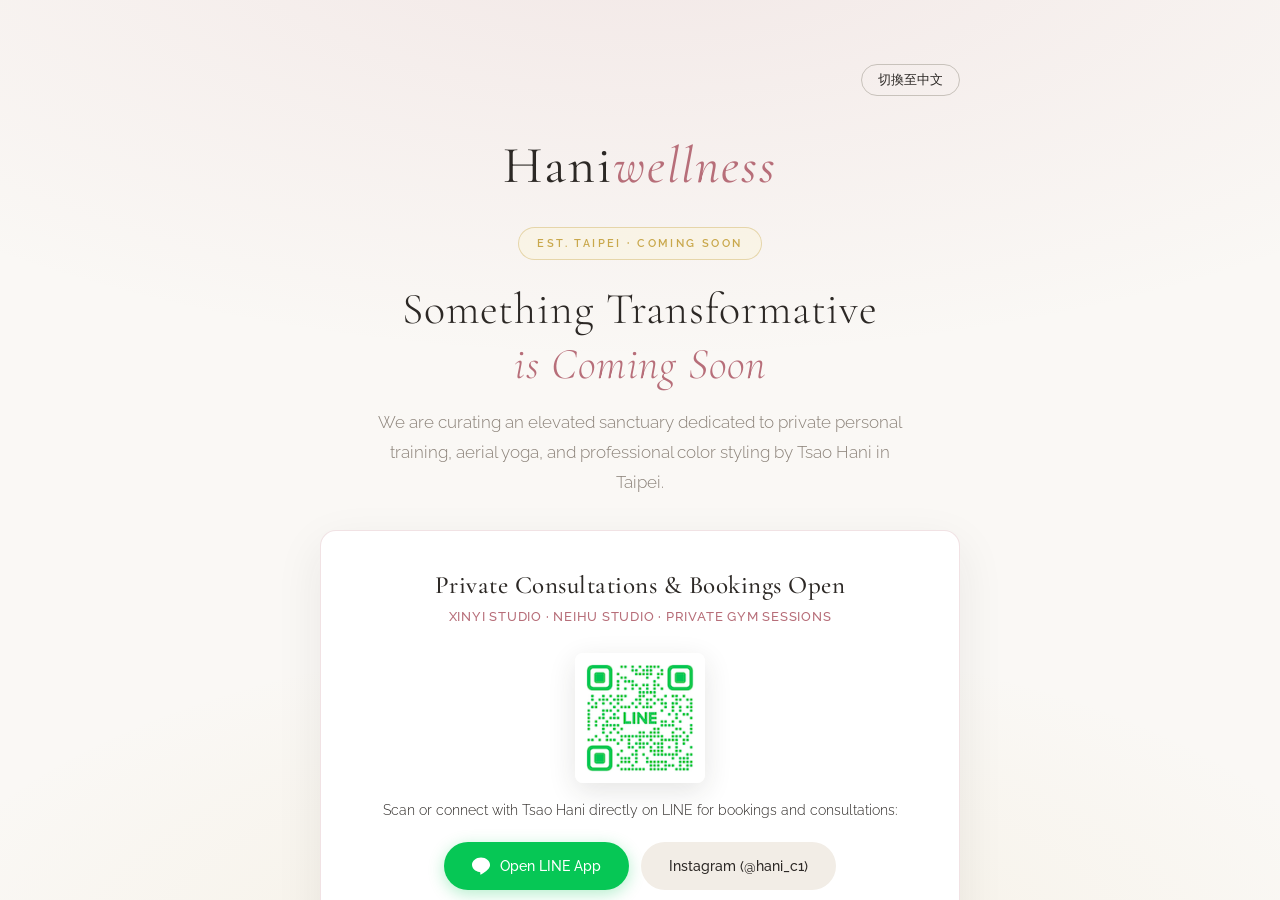
==== commit 15ad3868: "Show coming soon page on index.html" ====
--- a/index.html
+++ b/index.html
@@ -3,928 +3,173 @@
     <head>
         <meta charset="UTF-8" />
         <meta name="viewport" content="width=device-width, initial-scale=1.0" />
-        <title>
-            Haniwellness — Personal Training &amp; Color Styling by Tsao Hani |
-            Taipei
-        </title>
+        <title>Coming Soon — Haniwellness | Tsao Hani Taipei</title>
         <meta
             name="description"
-            content="Haniwellness by Tsao Hani offers elite personal training (yoga, aerial yoga, pregnancy fitness, golf pilates) and professional color &amp; style consulting in Taipei. Transform your body, confidence, and life."
+            content="Haniwellness by Tsao Hani. Elite personal training, aerial yoga, and professional color styling in Taipei. Something transformative is coming soon."
         />
-        <meta
-            name="keywords"
-            content="personal trainer Taipei, yoga Taipei, aerial yoga, pregnancy training, golf pilates, color consultant Taipei, personal stylist, Haniwellness, 台北健身, 個人教練, 空中瑜伽"
-        />
-        <meta name="author" content="Tsao Hani" />
-        <meta name="robots" content="index, follow" />
-        <link rel="canonical" href="https://haniwellness.com/" />
-
-        <!-- Open Graph -->
-        <meta property="og:type" content="website" />
-        <meta
-            property="og:title"
-            content="Haniwellness — Personal Training &amp; Color Styling by Tsao Hani"
-        />
-        <meta
-            property="og:description"
-            content="Elite personal training and professional color consulting in Taipei. Elevate your body, style, and wellbeing with Hani."
-        />
-        <meta property="og:url" content="https://haniwellness.com/" />
-        <meta
-            property="og:image"
-            content="https://haniwellness.com/images/hani-hero-personal-trainer-taipei.jpg"
-        />
-        <meta property="og:locale" content="en_US" />
-        <meta property="og:locale:alternate" content="zh_TW" />
-        <meta property="og:site_name" content="Haniwellness" />
-
-        <!-- Twitter Card -->
-        <meta name="twitter:card" content="summary_large_image" />
-        <meta
-            name="twitter:title"
-            content="Haniwellness — Personal Training &amp; Styling by Tsao Hani"
-        />
-        <meta
-            name="twitter:description"
-            content="Elite personal training and color consulting in Taipei."
-        />
-        <meta
-            name="twitter:image"
-            content="https://haniwellness.com/images/hani-hero-personal-trainer-taipei.jpg"
-        />
-
-        <!-- Alternate language -->
-        <link rel="alternate" hreflang="en" href="https://haniwellness.com/" />
-        <link
-            rel="alternate"
-            hreflang="zh-TW"
-            href="https://haniwellness.com/zh/"
-        />
-        <link
-            rel="alternate"
-            hreflang="x-default"
-            href="https://haniwellness.com/"
-        />
-
+        <meta name="robots" content="noindex, follow" />
         <link rel="stylesheet" href="css/style.css" />
-
-        <!-- WebSite entity — enables sitelinks search box and anchors all page @id references -->
-        <script type="application/ld+json">
-            {
-                "@context": "https://schema.org",
-                "@type": "WebSite",
-                "@id": "https://haniwellness.com/#website",
-                "url": "https://haniwellness.com",
-                "name": "Haniwellness",
-                "description": "Personal training, color analysis, and private venue rental by Tsao Hani in Taipei.",
-                "inLanguage": ["en", "zh-TW"],
-                "potentialAction": {
-                    "@type": "SearchAction",
-                    "target": {
-                        "@type": "EntryPoint",
-                        "urlTemplate": "https://haniwellness.com/?s={search_term_string}"
-                    },
-                    "query-input": "required name=search_term_string"
-                }
-            }
-        </script>
-
-        <!-- LocalBusiness entity — canonical identity node for Haniwellness -->
-        <script type="application/ld+json">
-            {
-                "@context": "https://schema.org",
-                "@type": "LocalBusiness",
-                "@id": "https://haniwellness.com/#business",
-                "name": "Haniwellness",
-                "alternateName": "Hani Wellness",
-                "description": "Personal training, yoga, aerial yoga, golf pilates, pregnancy fitness, and professional color styling by Tsao Hani in Taipei.",
-                "url": "https://haniwellness.com",
-                "image": "https://haniwellness.com/images/hani-hero-personal-trainer-taipei.jpg",
-                "founder": {
-                    "@type": "Person",
-                    "@id": "https://haniwellness.com/#person-tsao-hani",
-                    "name": "Tsao Hani",
-                    "alternateName": "曹暖玉",
-                    "jobTitle": "Certified Personal Trainer & Color Consultant",
-                    "sameAs": [
-                        "https://www.instagram.com/hani_c1/",
-                        "https://www.facebook.com/profile.php?id=100083695221580"
-                    ]
-                },
-                "address": [
-                    {
-                        "@type": "PostalAddress",
-                        "streetAddress": "松勤街9號",
-                        "addressLocality": "信義區, 台北市",
-                        "addressRegion": "Taipei",
-                        "addressCountry": "TW"
-                    },
-                    {
-                        "@type": "PostalAddress",
-                        "streetAddress": "瑞光路413號A東9F",
-                        "addressLocality": "內湖區, 台北市",
-                        "addressRegion": "Taipei",
-                        "addressCountry": "TW"
-                    }
-                ],
-                "contactPoint": {
-                    "@type": "ContactPoint",
-                    "email": "hani@haniwellness.com",
-                    "contactType": "customer service",
-                    "availableLanguage": ["English", "Chinese"]
-                },
-                "sameAs": [
-                    "https://www.instagram.com/hani_c1/",
-                    "https://www.facebook.com/profile.php?id=100083695221580"
-                ],
-                "hasOfferCatalog": {
-                    "@type": "OfferCatalog",
-                    "name": "Services",
-                    "itemListElement": [
-                        {
-                            "@type": "Offer",
-                            "itemOffered": {
-                                "@type": "Service",
-                                "@id": "https://haniwellness.com/training.html#service",
-                                "name": "Personal Training"
-                            }
-                        },
-                        {
-                            "@type": "Offer",
-                            "itemOffered": {
-                                "@type": "Service",
-                                "name": "Yoga & Aerial Yoga"
-                            }
-                        },
-                        {
-                            "@type": "Offer",
-                            "itemOffered": {
-                                "@type": "Service",
-                                "name": "Golf Pilates"
-                            }
-                        },
-                        {
-                            "@type": "Offer",
-                            "itemOffered": {
-                                "@type": "Service",
-                                "name": "Pregnancy Training"
-                            }
-                        },
-                        {
-                            "@type": "Offer",
-                            "itemOffered": {
-                                "@type": "Service",
-                                "@id": "https://haniwellness.com/stylist.html#service",
-                                "name": "Color & Style Consulting"
-                            }
-                        },
-                        {
-                            "@type": "Offer",
-                            "itemOffered": {
-                                "@type": "Service",
-                                "name": "Private Venue Rental"
-                            }
-                        }
-                    ]
-                }
-            }
-        </script>
-
-        <!-- WebPage + Speakable for homepage -->
-        <script type="application/ld+json">
-            {
-                "@context": "https://schema.org",
-                "@type": "WebPage",
-                "@id": "https://haniwellness.com/#webpage",
-                "url": "https://haniwellness.com/",
-                "name": "Haniwellness — Personal Training & Color Styling by Tsao Hani | Taipei",
-                "isPartOf": { "@id": "https://haniwellness.com/#website" },
-                "about": { "@id": "https://haniwellness.com/#business" },
-                "speakable": {
-                    "@type": "SpeakableSpecification",
-                    "cssSelector": [
-                        ".hero-content h1",
-                        ".hero-content p",
-                        "#services-heading",
-                        "#training-heading",
-                        "#stylist-heading",
-                        "#about-heading"
-                    ]
-                }
+        <link rel="icon" href="images/hani_logo_orange.png" type="image/png" />
+        <script>
+            // Check for direct preview bypass parameter
+            const params = new URLSearchParams(window.location.search);
+            if (params.get('preview') === 'hani' || sessionStorage.getItem('hw_preview') === '1') {
+                sessionStorage.setItem('hw_preview', '1');
+                window.location.replace('home.html?preview=hani');
             }
         </script>
     </head>
+    <body class="hw-shield-active">
+        <main id="hw-maintenance-shield" role="main" aria-label="Coming Soon Announcement">
+            <div class="hw-shield-container">
+                <div class="hw-shield-topbar">
+                    <button type="button" class="hw-lang-toggle" id="hw-lang-toggle-btn" aria-label="Switch language">切換至中文</button>
+                </div>
 
-    <body>
-        <!-- ══ NAVIGATION ══════════════════════════ -->
-        <nav class="site-nav" role="navigation" aria-label="Main navigation">
-            <div class="nav-inner">
-                <a
-                    href="index.html"
-                    class="nav-logo-text"
-                    aria-label="Haniwellness home"
-                >
+                <div class="hw-shield-brand" id="hw-brand-logo" role="button" tabindex="0" title="Haniwellness">
                     Hani<em>wellness</em>
-                </a>
-                <div class="nav-links" role="menubar">
-                    <a href="index.html" role="menuitem" class="active">Home</a>
-                    <a href="training.html" role="menuitem">Training</a>
-                    <a href="stylist.html" role="menuitem">Stylist</a>
-                    <a href="rental.html" role="menuitem">Venue</a>
-                    <a href="contact.html" role="menuitem">Contact</a>
                 </div>
-                <div class="nav-right">
-                    <a
-                        href="zh/index.html"
-                        class="nav-lang"
-                        aria-label="Switch to Chinese"
-                        >中文</a
-                    >
-                    <button
-                        class="nav-hamburger"
-                        aria-label="Toggle navigation menu"
-                        aria-expanded="false"
-                        aria-controls="mobile-menu"
-                    >
-                        <span></span><span></span><span></span>
-                    </button>
-                </div>
-            </div>
-        </nav>
 
-        <!-- Mobile menu -->
-        <div
-            class="nav-mobile-menu"
-            id="mobile-menu"
-            role="menu"
-            aria-label="Mobile navigation"
-        >
-            <a href="index.html" role="menuitem">Home</a>
-            <a href="training.html" role="menuitem">Training</a>
-            <a href="stylist.html" role="menuitem">Stylist</a>
-            <a href="rental.html" role="menuitem">Venue</a>
-            <a href="contact.html" role="menuitem">Contact</a>
-            <a href="zh/index.html" role="menuitem">中文版</a>
-        </div>
+                <div class="hw-shield-tag" id="hw-tag">EST. TAIPEI · COMING SOON</div>
 
-        <main id="main-content">
-            <!-- ══ HERO ════════════════════════════════ -->
-            <section class="hero" aria-label="Introduction">
-                <div class="hero-media">
-                    <img
-                        src="images/hani-hero-personal-trainer-taipei.jpg"
-                        alt="Tsao Hani, certified personal trainer and wellness expert in Taipei"
-                        fetchpriority="high"
-                        width="1920"
-                        height="1080"
-                    />
-                </div>
-                <div class="hero-overlay" aria-hidden="true"></div>
-                <div class="container">
-                    <div class="hero-content">
-                        <span class="eyebrow">Tsao Hani 曹暖玉 — Taipei</span>
-                        <h1>
-                            Elevate your body<br />and <em>transform</em> your
-                            life
-                        </h1>
-                        <p>
-                            Certified personal trainer and color stylist
-                            dedicated to building stronger, more confident
-                            versions of you — inside and out.
-                        </p>
-                        <div class="hero-ctas">
-                            <a href="training.html" class="btn btn-gold"
-                                ><span>Explore Training</span></a
-                            >
-                            <a href="contact.html" class="btn btn-white"
-                                ><span>Book a Session</span></a
-                            >
-                        </div>
-                    </div>
-                </div>
-                <div class="hero-scroll" aria-hidden="true">
-                    <span>Scroll</span>
-                    <div class="hero-scroll-line"></div>
-                </div>
-            </section>
+                <h1 class="hw-shield-title" id="hw-title">
+                    Something Transformative<br /><em>is Coming Soon</em>
+                </h1>
+                <p class="hw-shield-desc" id="hw-desc">
+                    We are curating an elevated sanctuary dedicated to private personal training, aerial yoga, and professional color styling by Tsao Hani in Taipei.
+                </p>
 
-            <!-- ══ INTRO — 3 PILLARS ════════════════════ -->
-            <section
-                class="section bg-white"
-                aria-labelledby="services-heading"
-            >
-                <div class="container">
-                    <div class="section-head text-center reveal">
-                        <span class="eyebrow">What We Offer</span>
-                        <h2 id="services-heading">
-                            Three paths to your<br />best self
-                        </h2>
-                        <div class="gold-divider"></div>
-                        <p>
-                            Haniwellness brings together expert personal
-                            training, holistic color consulting, and an
-                            exclusive private venue — all under one refined
-                            philosophy.
-                        </p>
+                <div class="hw-shield-card">
+                    <h2 class="hw-card-title" id="hw-card-title">Private Consultations &amp; Bookings Open</h2>
+                    <p class="hw-card-subtitle" id="hw-card-sub">Xinyi Studio · Neihu Studio · Private Gym Sessions</p>
+
+                    <div class="hw-qr-wrap">
+                        <img
+                            src="images/line-qr-code-haniwellness.png"
+                            alt="LINE QR code to connect with Haniwellness"
+                            width="130"
+                            height="130"
+                            class="hw-qr-img"
+                        />
                     </div>
 
-                    <div class="grid-3">
-                        <article class="service-card reveal reveal-delay-1">
-                            <div class="service-card-num">01</div>
-                            <h4>Personal Training</h4>
-                            <p>
-                                From yoga and aerial yoga to golf pilates and
-                                pregnancy fitness, every programme is designed
-                                around your unique body and goals.
-                            </p>
-                            <a
-                                href="training.html"
-                                class="btn btn-gold mt-24"
-                                style="margin-top: 24px"
-                                ><span>Discover Training</span></a
-                            >
-                        </article>
-                        <article class="service-card reveal reveal-delay-2">
-                            <div class="service-card-num">02</div>
-                            <h4>Color &amp; Style Consulting</h4>
-                            <p>
-                                Using the 16-season color analysis system, Hani
-                                uncovers your most flattering palette — for
-                                wardrobe, makeup, and beyond.
-                            </p>
-                            <a
-                                href="stylist.html"
-                                class="btn btn-rose mt-24"
-                                style="margin-top: 24px"
-                                ><span>Discover Styling</span></a
-                            >
-                        </article>
-                        <article class="service-card reveal reveal-delay-3">
-                            <div class="service-card-num">03</div>
-                            <h4>Private Venue Rental</h4>
-                            <p>
-                                Innopro Studio offers a curated private setting
-                                for meetings, training sessions, wine tastings,
-                                and virtual golf experiences.
-                            </p>
-                            <a
-                                href="rental.html"
-                                class="btn btn-dark mt-24"
-                                style="margin-top: 24px"
-                                ><span>Discover the Venue</span></a
-                            >
-                        </article>
-                    </div>
-                </div>
-            </section>
+                    <p class="hw-line-note" id="hw-line-note">
+                        Scan or connect with Tsao Hani directly on LINE for bookings and consultations:
+                    </p>
 
-            <!-- ══ TRAINING FEATURE ═════════════════════ -->
-            <section
-                class="section bg-ivory-dark"
-                aria-labelledby="training-heading"
-            >
-                <div class="container">
-                    <div class="feature-block">
-                        <div class="feature-image reveal">
-                            <img
-                                src="images/hani-yoga-aerial-session-taipei.jpg"
-                                alt="Hani coaching an aerial yoga session in Taipei studio"
-                                width="600"
-                                height="750"
-                                loading="lazy"
-                            />
-                            <div
-                                class="feature-image-badge"
-                                aria-label="Over 10 years experience"
-                            >
-                                10+<br />Years<br />Experience
-                            </div>
-                        </div>
-                        <div class="feature-text reveal reveal-delay-2">
-                            <span class="eyebrow">Personal Training</span>
-                            <h2 id="training-heading">
-                                Science-backed training,
-                                <em>human-centered</em> coaching
-                            </h2>
-                            <p>
-                                With certifications from ACE, ACSM, Yoga
-                                Alliance USA, and more, Hani designs every
-                                programme around your biomechanics, fitness
-                                level, and life goals. Sessions are available
-                                one-to-one or in small groups — at her Taipei
-                                studios or at your preferred private gym.
-                            </p>
-                            <div
-                                class="training-tags"
-                                aria-label="Training specialties"
-                            >
-                                <span class="training-tag">Yoga</span>
-                                <span class="training-tag">Aerial Yoga</span>
-                                <span class="training-tag">Golf Pilates</span>
-                                <span class="training-tag"
-                                    >Pregnancy Fitness</span
-                                >
-                                <span class="training-tag"
-                                    >Strength &amp; Conditioning</span
-                                >
-                                <span class="training-tag"
-                                    >Deep Tissue Massage</span
-                                >
-                            </div>
-                            <a
-                                href="training.html"
-                                class="btn btn-gold"
-                                style="margin-top: 32px"
-                                ><span>View All Programmes</span></a
-                            >
-                        </div>
-                    </div>
-                </div>
-            </section>
-
-            <!-- ══ 8 PILLARS ════════════════════════════ -->
-            <section class="section bg-white" aria-labelledby="pillars-heading">
-                <div class="container">
-                    <div class="section-head text-center reveal">
-                        <span class="eyebrow">The Hani Method</span>
-                        <h2 id="pillars-heading">
-                            Every session, every detail
-                        </h2>
-                        <div class="gold-divider"></div>
-                    </div>
-                </div>
-                <div class="pillar-grid reveal">
-                    <div class="pillar-item">
-                        <div
-                            class="pillar-icon pillar-icon-gold"
-                            aria-hidden="true"
+                    <div class="hw-actions">
+                        <a
+                            href="https://line.me/R/ti/p/@"
+                            target="_blank"
+                            rel="noopener noreferrer"
+                            class="hw-btn hw-btn-line"
+                            id="hw-btn-line"
                         >
-                            <img
-                                src="images/circle_Heartrate-01.png"
-                                alt="Hani coaching rigour"
-                                width="100"
-                                height="100"
-                                loading="lazy"
-                            />
-                        </div>
-                        <h4>Rigour</h4>
-                        <p>
-                            Structured scheduling and regular reminders keep
-                            your momentum strong and goals on track.
-                        </p>
-                    </div>
-                    <div class="pillar-item">
-                        <div
-                            class="pillar-icon pillar-icon-rose"
-                            aria-hidden="true"
+                            <svg width="18" height="18" viewBox="0 0 24 24" fill="currentColor" aria-hidden="true" style="margin-right:2px"><path d="M24 10.304c0-5.369-5.383-9.738-12-9.738-6.616 0-12 4.369-12 9.738 0 4.814 4.269 8.846 10.035 9.608.391.084.922.258 1.057.592.121.303.079.778.039 1.085l-.171 1.027c-.053.303-.242 1.186 1.039.646 1.281-.54 6.911-4.069 9.428-6.967 1.739-1.907 2.573-3.844 2.573-5.293z"/></svg>
+                            Open LINE App
+                        </a>
+                        <a
+                            href="https://www.instagram.com/hani_c1/"
+                            target="_blank"
+                            rel="noopener noreferrer"
+                            class="hw-btn"
+                            style="background: var(--ivory-dark); color: var(--charcoal);"
                         >
-                            <img
-                                src="images/circle_Report-01.png"
-                                alt="Hani coaching safety"
-                                width="100"
-                                height="100"
-                                loading="lazy"
-                            />
-                        </div>
-                        <h4>Safety</h4>
-                        <p>
-                            Continuous posture and movement correction to
-                            prevent injury and maximise every rep.
-                        </p>
-                    </div>
-                    <div class="pillar-item">
-                        <div
-                            class="pillar-icon pillar-icon-gold"
-                            aria-hidden="true"
-                        >
-                            <img
-                                src="images/circle_Clock-01.png"
-                                alt="Hani coaching efficiency"
-                                width="100"
-                                height="100"
-                                loading="lazy"
-                            />
-                        </div>
-                        <h4>Efficiency</h4>
-                        <p>
-                            Smarter workouts that achieve more in less time — so
-                            your fitness fits your life.
-                        </p>
-                    </div>
-                    <div class="pillar-item">
-                        <div
-                            class="pillar-icon pillar-icon-rose"
-                            aria-hidden="true"
-                        >
-                            <img
-                                src="images/circle_Teaching-01.png"
-                                alt="Hani coaching tailored"
-                                width="100"
-                                height="100"
-                                loading="lazy"
-                            />
-                        </div>
-                        <h4>Tailored</h4>
-                        <p>
-                            Every programme — from solo sessions to group
-                            classes — is designed around you.
-                        </p>
-                    </div>
-                    <div class="pillar-item">
-                        <div
-                            class="pillar-icon pillar-icon-gold"
-                            aria-hidden="true"
-                        >
-                            <img
-                                src="images/circle_Ketle-01.png"
-                                alt="Hani coaching Improvement"
-                                width="100"
-                                height="100"
-                                loading="lazy"
-                            />
-                        </div>
-                        <h4>Improve</h4>
-                        <p>
-                            Break through plateaus. Hani helps you push beyond
-                            your current limits safely.
-                        </p>
-                    </div>
-                    <div class="pillar-item">
-                        <div
-                            class="pillar-icon pillar-icon-rose"
-                            aria-hidden="true"
-                        >
-                            <img
-                                src="images/circle_Apple-01.png"
-                                alt="Hani coaching Nutrition"
-                                width="100"
-                                height="100"
-                                loading="lazy"
-                            />
-                        </div>
-                        <h4>Nutrition</h4>
-                        <p>
-                            Personalised dietary guidance designed to complement
-                            your training and lifestyle.
-                        </p>
-                    </div>
-                    <div class="pillar-item">
-                        <div
-                            class="pillar-icon pillar-icon-gold"
-                            aria-hidden="true"
-                        >
-                            <img
-                                src="images/circle_Yoga-01.png"
-                                alt="Hani coaching flexibility"
-                                width="100"
-                                height="100"
-                                loading="lazy"
-                            />
-                        </div>
-                        <h4>Flexibility</h4>
-                        <p>
-                            Targeted mobility and stretching work to restore
-                            elasticity and prevent injury.
-                        </p>
-                    </div>
-                    <div class="pillar-item">
-                        <div
-                            class="pillar-icon pillar-icon-rose"
-                            aria-hidden="true"
-                        >
-                            <img
-                                src="images/circle_WeightLift-01.png"
-                                alt="Hani coaching schedule"
-                                width="100"
-                                height="100"
-                                loading="lazy"
-                            />
-                        </div>
-                        <h4>Tracking</h4>
-                        <p>
-                            InBody composition analysis for objective data and
-                            measurable progress over time.
-                        </p>
-                    </div>
-                </div>
-            </section>
-
-            <!-- ══ STYLIST FEATURE ══════════════════════ -->
-            <section
-                class="section bg-ivory-dark"
-                aria-labelledby="stylist-heading"
-            >
-                <div class="container">
-                    <div class="feature-block reverse">
-                        <div class="feature-text reveal">
-                            <span class="eyebrow eyebrow-rose"
-                                >Color &amp; Style</span
-                            >
-                            <h2 id="stylist-heading">
-                                Discover the colors that make you
-                                <em>radiant</em>
-                            </h2>
-                            <p>
-                                Using the comprehensive 16-season color system,
-                                Hani analyses your unique skin undertone, hair,
-                                and eye coloring to identify the precise palette
-                                that enhances your natural beauty. The result: a
-                                wardrobe and makeup approach that always looks
-                                effortless.
-                            </p>
-                            <div class="steps mt-40">
-                                <div class="step">
-                                    <h4>Photo Analysis</h4>
-                                    <p>
-                                        Submit photos prior to your appointment
-                                        for initial skin undertone evaluation.
-                                    </p>
-                                </div>
-                                <div class="step">
-                                    <h4>16-Season Analysis</h4>
-                                    <p>
-                                        A thorough in-person session identifies
-                                        your primary season and sub-flows.
-                                    </p>
-                                </div>
-                                <div class="step">
-                                    <h4>Your Personal Palette</h4>
-                                    <p>
-                                        Receive a custom color guide for
-                                        clothing, hair, and makeup.
-                                    </p>
-                                </div>
-                            </div>
-                            <a
-                                href="stylist.html"
-                                class="btn btn-rose"
-                                style="margin-top: 40px"
-                                ><span>Explore Color Styling</span></a
-                            >
-                        </div>
-                        <div class="feature-image reveal reveal-delay-2">
-                            <img
-                                src="images/hani-color-analysis-personal-stylist-taipei.jpg"
-                                alt="Personal color analysis session with Tsao Hani in Taipei"
-                                width="600"
-                                height="750"
-                                loading="lazy"
-                            />
-                        </div>
-                    </div>
-                </div>
-            </section>
-
-            <!-- ══ PULL QUOTE ════════════════════════════ -->
-            <blockquote class="pull-quote" cite="https://haniwellness.com">
-                <p>
-                    "Training is not just about building a stronger body — it is
-                    about building a stronger, more confident version of
-                    yourself."
-                </p>
-                <cite>— Tsao Hani 曹暖玉</cite>
-            </blockquote>
-
-            <!-- ══ VENUE FEATURE ════════════════════════ -->
-            <section class="section bg-white" aria-labelledby="venue-heading">
-                <div class="container">
-                    <div class="section-head reveal">
-                        <span class="eyebrow">Innopro Studio</span>
-                        <h2 id="venue-heading">
-                            A private space for<br /><em>exceptional</em>
-                            experiences
-                        </h2>
-                        <div class="gold-divider-left"></div>
-                        <p>
-                            Haniwellness's exclusive partner venue offers
-                            curated private spaces for training, meetings, wine
-                            tastings, and immersive virtual golf — each designed
-                            for discretion and elegance.
-                        </p>
-                    </div>
-                    <div class="grid-2 reveal reveal-delay-1">
-                        <article class="venue-card">
-                            <img
-                                src="images/innopro-studio-yoga-training-room-taipei.jpg"
-                                alt="Private yoga and training studio at Innopro Studio, Taipei"
-                                width="700"
-                                height="438"
-                                loading="lazy"
-                            />
-                            <div class="venue-card-text">
-                                <h3>Fitness &amp; Yoga Suite</h3>
-                                <p>
-                                    A private, members-only training environment
-                                    accessible via dedicated entrance.
-                                </p>
-                            </div>
-                        </article>
-                        <article class="venue-card">
-                            <img
-                                src="images/innopro-studio-virtual-golf-meeting-room-taipei.jpg"
-                                alt="Virtual golf simulator and meeting lounge at Innopro Studio, Taipei"
-                                width="700"
-                                height="438"
-                                loading="lazy"
-                            />
-                            <div class="venue-card-text">
-                                <h3>Virtual Golf &amp; Meeting Lounge</h3>
-                                <p>
-                                    World-class golf simulators alongside an
-                                    elegant boardroom and wine bar.
-                                </p>
-                            </div>
-                        </article>
-                    </div>
-                    <div class="text-center mt-40 reveal">
-                        <a href="rental.html" class="btn btn-dark"
-                            ><span>View the Venue</span></a
-                        >
-                    </div>
-                </div>
-            </section>
-
-            <!-- ══ ABOUT ═════════════════════════════════ -->
-            <section
-                class="section bg-ivory-dark"
-                aria-labelledby="about-heading"
-            >
-                <div class="container">
-                    <div class="feature-block">
-                        <div class="feature-image reveal">
-                            <img
-                                src="images/tsao-hani-certified-trainer-portrait-taipei.png"
-                                alt="Tsao Hani, certified personal trainer and wellness professional in Taipei"
-                                width="600"
-                                height="750"
-                                loading="lazy"
-                            />
-                        </div>
-                        <div class="feature-text reveal reveal-delay-2">
-                            <span class="eyebrow">About Hani</span>
-                            <h2 id="about-heading">
-                                Certified expertise, <em>genuine</em> passion
-                            </h2>
-                            <p>
-                                Tsao Hani holds professional certifications from
-                                internationally recognized institutions across
-                                fitness, yoga, pilates, and sports science. With
-                                over a decade of transforming lives through
-                                personalised coaching, her approach combines
-                                rigorous technical knowledge with deep empathy
-                                and motivational energy.
-                            </p>
-                            <div
-                                class="credential-row"
-                                aria-label="Certifications"
-                            >
-                                <span class="credential-tag"
-                                    >RYS 200 Yoga Alliance USA</span
-                                >
-                                <span class="credential-tag">ACE-CPT</span>
-                                <span class="credential-tag">ACSM-CEP</span>
-                                <span class="credential-tag">Aerial Yoga</span>
-                                <span class="credential-tag"
-                                    >Prenatal Pilates</span
-                                >
-                                <span class="credential-tag">TRX STC</span>
-                                <span class="credential-tag"
-                                    >RTS Specialist</span
-                                >
-                                <span class="credential-tag">ArcBarrel</span>
-                            </div>
-                            <a
-                                href="contact.html"
-                                class="btn btn-gold"
-                                style="margin-top: 32px"
-                                ><span>Book with Hani</span></a
-                            >
-                        </div>
-                    </div>
-                </div>
-            </section>
-
-            <!-- ══ CTA BAND ══════════════════════════════ -->
-            <section class="cta-band" aria-labelledby="cta-heading">
-                <span class="eyebrow">Ready to Begin?</span>
-                <h2 id="cta-heading">Your transformation<br />starts today</h2>
-                <p>
-                    Whether you're new to fitness, recovering from injury,
-                    expecting a baby, or looking to sharpen your swing — Hani
-                    has the programme for you.
-                </p>
-                <div class="cta-band-btns">
-                    <a href="contact.html" class="btn btn-gold"
-                        ><span>Book a Session</span></a
-                    >
-                    <a href="training.html" class="btn btn-white"
-                        ><span>View Programmes</span></a
-                    >
-                </div>
-            </section>
-        </main>
-
-        <!-- ══ FOOTER ═══════════════════════════════ -->
-        <footer class="site-footer" role="contentinfo">
-            <div class="container">
-                <div class="footer-grid">
-                    <!-- Brand -->
-                    <div class="footer-col">
-                        <div class="footer-brand-name">
-                            Hani<em>wellness</em>
-                        </div>
-                        <p class="footer-tagline">
-                            Elevating body, style, and wellbeing through expert
-                            personal training and color consulting in Taipei.
-                        </p>
-                        <div class="footer-social">
-                            <a
-                                href="https://www.instagram.com/hani_c1/"
-                                target="_blank"
-                                rel="noopener noreferrer"
-                                aria-label="Instagram"
-                                >IG</a
-                            >
-                            <a
-                                href="https://www.facebook.com/profile.php?id=100083695221580"
-                                target="_blank"
-                                rel="noopener noreferrer"
-                                aria-label="Facebook"
-                                >FB</a
-                            >
-                            <a
-                                href="mailto:hani@haniwellness.com"
-                                aria-label="Email"
-                                >✉</a
-                            >
-                        </div>
+                            Instagram (@hani_c1)
+                        </a>
                     </div>
 
-                    <!-- Services -->
-                    <nav class="footer-col" aria-label="Services links">
-                        <div class="footer-col-title">Services</div>
-                        <ul>
-                            <li>
-                                <a href="training.html">Personal Training</a>
-                            </li>
-                            <li>
-                                <a href="training.html#yoga"
-                                    >Yoga &amp; Aerial Yoga</a
-                                >
-                            </li>
-                            <li>
-                                <a href="training.html#golf">Golf Pilates</a>
-                            </li>
-                            <li>
-                                <a href="training.html#pregnancy"
-                                    >Pregnancy Training</a
-                                >
-                            </li>
-                            <li>
-                                <a href="stylist.html">Color &amp; Styling</a>
-                            </li>
-                            <li><a href="rental.html">Venue Rental</a></li>
-                        </ul>
-                    </nav>
-
-                    <!-- Quick Links -->
-                    <nav class="footer-col" aria-label="Quick links">
-                        <div class="footer-col-title">Quick Links</div>
-                        <ul>
-                            <li><a href="index.html">Home</a></li>
-                            <li><a href="contact.html">Contact</a></li>
-                            <li><a href="zh/index.html">中文版</a></li>
-                        </ul>
-                    </nav>
-
-                    <!-- Contact -->
-                    <div class="footer-col">
-                        <div class="footer-col-title">Find Us</div>
-                        <address
-                            class="footer-address"
-                            style="font-style: normal"
-                        >
-                            <strong>Xinyi Studio</strong>
-                            台北市信義區松勤街9號
-                            <strong>Neihu Studio</strong>
-                            台北市內湖區瑞光路413號 A東9F
-                            <strong>Email</strong>
-                            <a
-                                href="mailto:hani@haniwellness.com"
-                                style="color: inherit; transition: color 0.35s"
-                                >hani@haniwellness.com</a
-                            >
-                        </address>
+                    <div class="hw-social-row">
+                        <span id="hw-services" style="font-size:12px;opacity:0.8">Personal Training · Aerial Yoga · Color Analysis · Venue Rental</span>
+                        <span class="hw-dot">&middot;</span>
+                        <a
+                            href="https://www.facebook.com/profile.php?id=100083695221580"
+                            target="_blank"
+                            rel="noopener noreferrer"
+                            class="hw-social-link"
+                            id="hw-fb"
+                        >Facebook</a>
                     </div>
                 </div>
 
-                <div class="footer-bottom">
-                    <span>© 2025 Haniwellness. All rights reserved.</span>
-                    <span>Designed with care in Taipei 🇹🇼</span>
+                <div class="hw-shield-footer" id="hw-footer">
+                    &copy; 2026 Haniwellness &middot; Tsao Hani. All rights reserved.
                 </div>
             </div>
-        </footer>
+        </main>
 
-        <script src="js/main.js" defer></script>
+        <script>
+            (function () {
+                const strings = {
+                    en: {
+                        tag: 'EST. TAIPEI · COMING SOON',
+                        title: 'Something Transformative<br><em>is Coming Soon</em>',
+                        desc: 'We are curating an elevated sanctuary dedicated to private personal training, aerial yoga, and professional color styling by Tsao Hani in Taipei.',
+                        cardTitle: 'Private Consultations & Bookings Open',
+                        cardSub: 'Xinyi Studio · Neihu Studio · Private Gym Sessions',
+                        lineNote: 'Scan or connect with Tsao Hani directly on LINE for bookings and consultations:',
+                        btnLine: 'Open LINE App',
+                        services: 'Personal Training · Aerial Yoga · Color Analysis · Venue Rental',
+                        btnLang: '切換至中文',
+                        fb: 'Facebook',
+                        footer: '&copy; 2026 Haniwellness &middot; Tsao Hani. All rights reserved.'
+                    },
+                    zh: {
+                        tag: '台北 · 全新蛻變 敬請期待',
+                        title: '身心靈的優雅昇華<br><em>即將盛大呈獻</em>',
+                        desc: '我們正在悉心籌備由 Tsao Hani 主理的頂級私人健身、空中瑜珈與個人色彩穿搭顧問體驗，帶給您由內而外的專屬自信。',
+                        cardTitle: '私人課程與色彩諮詢 正常預約中',
+                        cardSub: '信義旗艦教室 · 內湖專業教室 · 到府尊爵私教',
+                        lineNote: '歡迎掃描下方 QR Code 或透過社群直接與 Hani 聯繫預約：',
+                        btnLine: '開啟 LINE',
+                        services: '私人教練 · 空中瑜珈 · 孕婦體適能 · 個人色彩分析 · 私人場地租借',
+                        btnLang: 'English',
+                        fb: 'Facebook 專頁',
+                        footer: '&copy; 2026 Haniwellness &middot; 曹哈妮 Tsao Hani. 版權所有'
+                    }
+                };
+
+                let lang = 'en';
+                const toggleBtn = document.getElementById('hw-lang-toggle-btn');
+                toggleBtn.addEventListener('click', function () {
+                    lang = lang === 'en' ? 'zh' : 'en';
+                    const s = strings[lang];
+                    document.getElementById('hw-tag').textContent = s.tag;
+                    document.getElementById('hw-title').innerHTML = s.title;
+                    document.getElementById('hw-desc').textContent = s.desc;
+                    document.getElementById('hw-card-title').textContent = s.cardTitle;
+                    document.getElementById('hw-card-sub').textContent = s.cardSub;
+                    document.getElementById('hw-line-note').textContent = s.lineNote;
+                    document.getElementById('hw-services').textContent = s.services;
+                    document.getElementById('hw-fb').textContent = s.fb;
+                    document.getElementById('hw-footer').innerHTML = s.footer;
+                    toggleBtn.textContent = s.btnLang;
+                    document.documentElement.lang = lang === 'zh' ? 'zh-TW' : 'en';
+                });
+
+                // Secret 3x click on logo to open preview
+                let clicks = 0;
+                let timer = null;
+                const logo = document.getElementById('hw-brand-logo');
+                if (logo) {
+                    logo.addEventListener('click', function () {
+                        clicks++;
+                        clearTimeout(timer);
+                        timer = setTimeout(function () { clicks = 0; }, 600);
+                        if (clicks >= 3) {
+                            clicks = 0;
+                            const pass = prompt('Enter preview passphrase:');
+                            if (pass && pass.trim().toLowerCase() === 'hani') {
+                                sessionStorage.setItem('hw_preview', '1');
+                                window.location.href = 'home.html?preview=hani';
+                            } else if (pass !== null) {
+                                alert('Incorrect passphrase');
+                            }
+                        }
+                    });
+                }
+            })();
+        </script>
     </body>
 </html>
--- a/css/style.css
+++ b/css/style.css
@@ -314,9 +314,6 @@
 .site-nav:not(.scrolled) .nav-links a.active {
     color: var(--yellow-gold-light);
 }
-.site-nav.scrolled .nav-links {
-    display: flex;
-}
 .nav-lang {
     font-size: 0.68rem;
     font-weight: 500;
@@ -383,6 +380,8 @@
     padding: 20px clamp(20px, 5vw, 60px);
     z-index: 99;
     flex-direction: column;
+    max-height: calc(100svh - var(--nav-h)); /* Add this */
+    overflow-y: auto;
 }
 .nav-mobile-menu.open {
     display: flex;
@@ -401,6 +400,15 @@
     color: var(--yellow-gold);
 }
 
+@media (max-width: 767px) {
+    .nav-links {
+        display: none !important;
+    }
+    .nav-hamburger {
+        display: flex !important;
+    }
+}
+
 @media (min-width: 768px) {
     .nav-hamburger {
         display: none;
@@ -410,6 +418,16 @@
     }
 }
 
+@media (max-width: 767px) {
+    .site-nav .nav-links,
+    .site-nav.scrolled .nav-links {
+        display: none !important;
+    }
+    .site-nav .nav-hamburger,
+    .site-nav.scrolled .nav-hamburger {
+        display: flex !important;
+    }
+}
 /* ── Hero ─────────────────────────────────── */
 .hero {
     position: relative;
@@ -1203,3 +1221,318 @@
 .bg-charcoal {
     background: var(--charcoal);
 }
+
+/* ============================================
+   HANIWELLNESS — Coming Soon / Maintenance Shield
+   ============================================ */
+body.hw-shield-active {
+    overflow: hidden !important;
+    height: 100vh !important;
+}
+
+#hw-maintenance-shield {
+    position: fixed;
+    inset: 0;
+    z-index: 999999;
+    background:
+        radial-gradient(ellipse 80% 50% at 50% -10%, rgba(183, 110, 121, 0.12), transparent),
+        radial-gradient(ellipse 60% 40% at 50% 110%, rgba(201, 168, 76, 0.1), transparent),
+        var(--ivory);
+    overflow-y: auto;
+    overflow-x: hidden;
+    display: flex;
+    flex-direction: column;
+    align-items: center;
+    justify-content: flex-start;
+    min-height: 100vh;
+    min-height: 100dvh;
+    padding: clamp(32px, 6vw, 64px) clamp(16px, 4vw, 32px);
+    box-sizing: border-box;
+    color: var(--charcoal);
+    font-family: var(--font-body);
+    -webkit-font-smoothing: antialiased;
+}
+
+.hw-shield-container {
+    max-width: 640px;
+    width: 100%;
+    margin: auto;
+    display: flex;
+    flex-direction: column;
+    align-items: center;
+    text-align: center;
+}
+
+.hw-shield-topbar {
+    width: 100%;
+    display: flex;
+    justify-content: flex-end;
+    margin-bottom: 24px;
+}
+
+.hw-lang-toggle {
+    background: transparent;
+    border: 1px solid var(--warm-gray-light);
+    color: var(--charcoal);
+    padding: 6px 16px;
+    border-radius: 999px;
+    font-family: var(--font-body);
+    font-size: 13px;
+    font-weight: 500;
+    cursor: pointer;
+    transition: var(--transition);
+}
+
+.hw-lang-toggle:hover {
+    border-color: var(--rose-gold);
+    color: var(--rose-gold);
+    background: rgba(183, 110, 121, 0.05);
+}
+
+.hw-shield-brand {
+    font-family: var(--font-display);
+    font-size: clamp(36px, 7vw, 52px);
+    font-weight: 400;
+    letter-spacing: 0.04em;
+    color: var(--charcoal);
+    cursor: pointer;
+    user-select: none;
+    margin-bottom: 16px;
+    transition: transform 0.2s ease;
+}
+
+.hw-shield-brand em {
+    font-style: italic;
+    color: var(--rose-gold);
+}
+
+.hw-shield-brand:hover {
+    transform: scale(1.02);
+}
+
+.hw-shield-tag {
+    display: inline-block;
+    font-family: var(--font-body);
+    font-size: 11px;
+    font-weight: 600;
+    text-transform: uppercase;
+    letter-spacing: 0.22em;
+    color: var(--yellow-gold);
+    padding: 6px 18px;
+    border: 1px solid rgba(201, 168, 76, 0.4);
+    border-radius: 999px;
+    background: rgba(251, 244, 224, 0.6);
+    margin-bottom: 22px;
+}
+
+.hw-shield-title {
+    font-family: var(--font-display);
+    font-size: clamp(28px, 5.5vw, 44px);
+    font-weight: 300;
+    line-height: 1.25;
+    color: var(--charcoal);
+    margin-bottom: 16px;
+}
+
+.hw-shield-title em {
+    font-style: italic;
+    color: var(--rose-gold);
+}
+
+.hw-shield-desc {
+    font-family: var(--font-body);
+    font-size: clamp(15px, 2.2vw, 17px);
+    color: var(--warm-gray);
+    line-height: 1.75;
+    margin-bottom: 32px;
+    max-width: 540px;
+}
+
+.hw-shield-card {
+    background: var(--white);
+    border: 1px solid rgba(183, 110, 121, 0.2);
+    box-shadow: 0 16px 48px rgba(44, 40, 37, 0.08);
+    border-radius: 16px;
+    padding: clamp(24px, 5vw, 40px);
+    width: 100%;
+    box-sizing: border-box;
+    margin-bottom: 28px;
+}
+
+.hw-card-title {
+    font-family: var(--font-display);
+    font-size: clamp(20px, 3.5vw, 25px);
+    font-weight: 500;
+    color: var(--charcoal);
+    margin-bottom: 6px;
+}
+
+.hw-card-subtitle {
+    font-size: 13px;
+    color: var(--rose-gold);
+    font-weight: 500;
+    letter-spacing: 0.06em;
+    margin-bottom: 24px;
+    text-transform: uppercase;
+}
+
+.hw-qr-wrap {
+    display: flex;
+    justify-content: center;
+    margin-bottom: 16px;
+}
+
+.hw-qr-img {
+    border: 6px solid var(--white);
+    box-shadow: 0 8px 28px rgba(44, 40, 37, 0.12);
+    border-radius: 8px;
+    width: 130px;
+    height: 130px;
+    display: block;
+}
+
+.hw-line-note {
+    font-size: 14px;
+    color: var(--charcoal);
+    line-height: 1.6;
+    margin-bottom: 20px;
+}
+
+.hw-actions {
+    display: flex;
+    justify-content: center;
+    gap: 12px;
+    margin-bottom: 22px;
+    flex-wrap: wrap;
+}
+
+.hw-btn {
+    display: inline-flex;
+    align-items: center;
+    justify-content: center;
+    gap: 8px;
+    padding: 12px 28px;
+    border-radius: 999px;
+    font-family: var(--font-body);
+    font-size: 14px;
+    font-weight: 500;
+    text-decoration: none;
+    cursor: pointer;
+    transition: var(--transition);
+}
+
+.hw-btn-line {
+    background: #06c755;
+    color: #ffffff;
+    border: none;
+    box-shadow: 0 4px 16px rgba(6, 199, 85, 0.3);
+}
+
+.hw-btn-line:hover {
+    background: #05b34c;
+    color: #ffffff;
+    transform: translateY(-2px);
+    box-shadow: 0 6px 20px rgba(6, 199, 85, 0.4);
+}
+
+.hw-social-row {
+    font-size: 13.5px;
+    color: var(--warm-gray);
+    display: flex;
+    align-items: center;
+    justify-content: center;
+    gap: 8px;
+    flex-wrap: wrap;
+    border-top: 1px solid var(--ivory-dark);
+    padding-top: 18px;
+}
+
+.hw-social-link {
+    color: var(--charcoal);
+    font-weight: 500;
+    text-decoration: none;
+    transition: var(--transition);
+}
+
+.hw-social-link:hover {
+    color: var(--rose-gold);
+    text-decoration: underline;
+}
+
+.hw-dot {
+    color: var(--warm-gray-light);
+}
+
+.hw-shield-footer {
+    font-size: 12.5px;
+    color: var(--warm-gray);
+    letter-spacing: 0.04em;
+}
+
+/* ── Floating Preview Badge ──────────────────── */
+#hw-preview-badge {
+    position: fixed;
+    bottom: 20px;
+    right: 20px;
+    z-index: 999998;
+    background: rgba(44, 40, 37, 0.94);
+    color: var(--ivory);
+    padding: 8px 16px;
+    border-radius: 999px;
+    box-shadow: 0 10px 30px rgba(0, 0, 0, 0.25);
+    display: flex;
+    align-items: center;
+    gap: 12px;
+    font-family: var(--font-body);
+    font-size: 13px;
+    border: 1px solid var(--yellow-gold);
+    backdrop-filter: blur(8px);
+    -webkit-backdrop-filter: blur(8px);
+}
+
+.hw-preview-status {
+    display: flex;
+    align-items: center;
+    gap: 8px;
+    color: #ffffff;
+    font-weight: 500;
+}
+
+.hw-status-dot {
+    width: 8px;
+    height: 8px;
+    border-radius: 50%;
+    background: #10b981;
+    box-shadow: 0 0 10px #10b981;
+    animation: hw-pulse 2s infinite ease-in-out;
+}
+
+@keyframes hw-pulse {
+    0%, 100% {
+        opacity: 1;
+        transform: scale(1);
+    }
+    50% {
+        opacity: 0.5;
+        transform: scale(0.85);
+    }
+}
+
+#hw-exit-preview {
+    background: rgba(255, 255, 255, 0.15);
+    border: 1px solid rgba(255, 255, 255, 0.25);
+    color: #ffffff;
+    padding: 4px 12px;
+    border-radius: 999px;
+    font-size: 12px;
+    cursor: pointer;
+    font-family: var(--font-body);
+    transition: var(--transition);
+}
+
+#hw-exit-preview:hover {
+    background: #e11d48;
+    border-color: #e11d48;
+    color: #ffffff;
+}
+
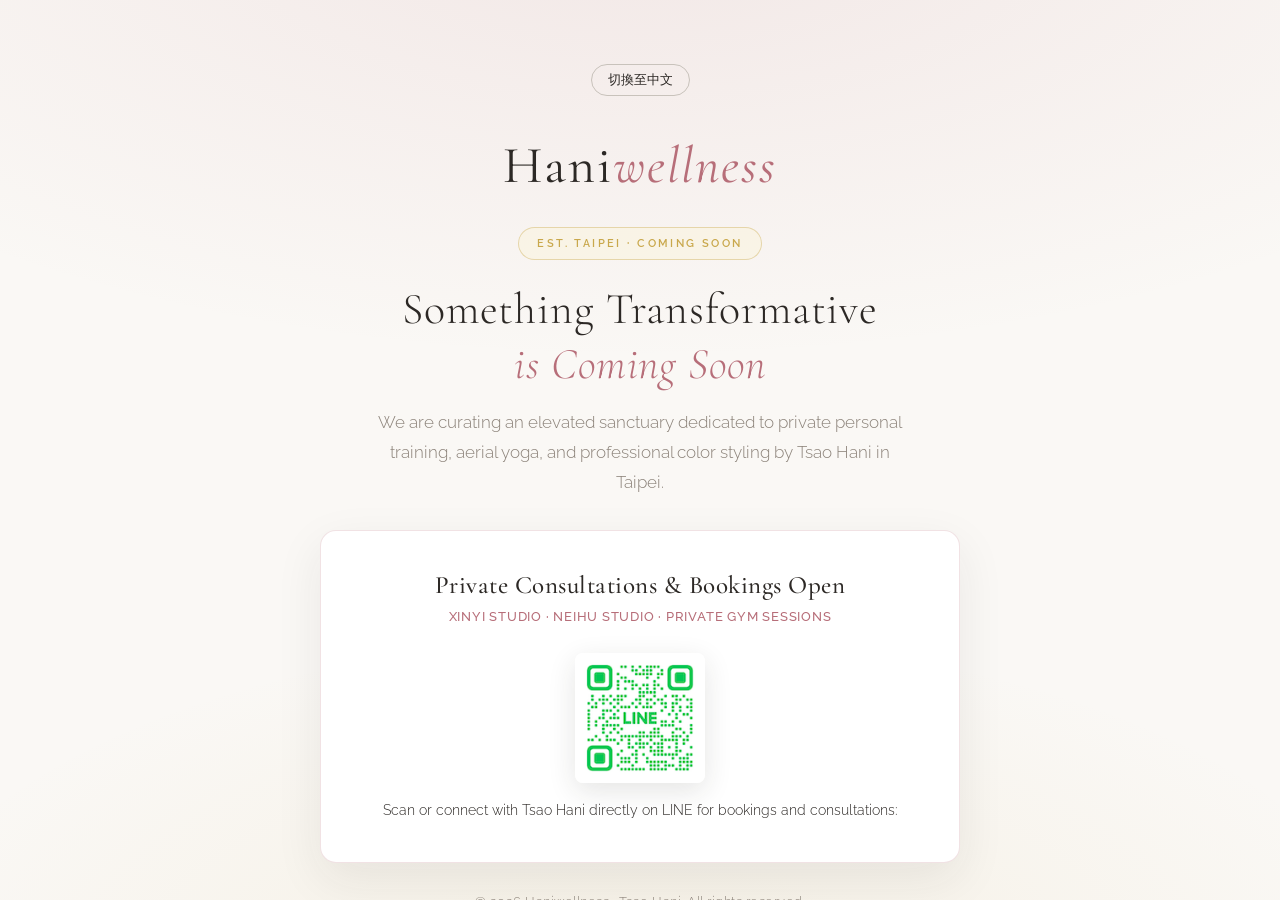
==== commit 2f04d248: "Center UI horizontally and remove action buttons & services row" ====
--- a/index.html
+++ b/index.html
@@ -57,40 +57,6 @@
                     <p class="hw-line-note" id="hw-line-note">
                         Scan or connect with Tsao Hani directly on LINE for bookings and consultations:
                     </p>
-
-                    <div class="hw-actions">
-                        <a
-                            href="https://line.me/R/ti/p/@"
-                            target="_blank"
-                            rel="noopener noreferrer"
-                            class="hw-btn hw-btn-line"
-                            id="hw-btn-line"
-                        >
-                            <svg width="18" height="18" viewBox="0 0 24 24" fill="currentColor" aria-hidden="true" style="margin-right:2px"><path d="M24 10.304c0-5.369-5.383-9.738-12-9.738-6.616 0-12 4.369-12 9.738 0 4.814 4.269 8.846 10.035 9.608.391.084.922.258 1.057.592.121.303.079.778.039 1.085l-.171 1.027c-.053.303-.242 1.186 1.039.646 1.281-.54 6.911-4.069 9.428-6.967 1.739-1.907 2.573-3.844 2.573-5.293z"/></svg>
-                            Open LINE App
-                        </a>
-                        <a
-                            href="https://www.instagram.com/hani_c1/"
-                            target="_blank"
-                            rel="noopener noreferrer"
-                            class="hw-btn"
-                            style="background: var(--ivory-dark); color: var(--charcoal);"
-                        >
-                            Instagram (@hani_c1)
-                        </a>
-                    </div>
-
-                    <div class="hw-social-row">
-                        <span id="hw-services" style="font-size:12px;opacity:0.8">Personal Training · Aerial Yoga · Color Analysis · Venue Rental</span>
-                        <span class="hw-dot">&middot;</span>
-                        <a
-                            href="https://www.facebook.com/profile.php?id=100083695221580"
-                            target="_blank"
-                            rel="noopener noreferrer"
-                            class="hw-social-link"
-                            id="hw-fb"
-                        >Facebook</a>
-                    </div>
                 </div>
 
                 <div class="hw-shield-footer" id="hw-footer">
@@ -109,10 +75,7 @@
                         cardTitle: 'Private Consultations & Bookings Open',
                         cardSub: 'Xinyi Studio · Neihu Studio · Private Gym Sessions',
                         lineNote: 'Scan or connect with Tsao Hani directly on LINE for bookings and consultations:',
-                        btnLine: 'Open LINE App',
-                        services: 'Personal Training · Aerial Yoga · Color Analysis · Venue Rental',
                         btnLang: '切換至中文',
-                        fb: 'Facebook',
                         footer: '&copy; 2026 Haniwellness &middot; Tsao Hani. All rights reserved.'
                     },
                     zh: {
@@ -122,10 +85,7 @@
                         cardTitle: '私人課程與色彩諮詢 正常預約中',
                         cardSub: '信義旗艦教室 · 內湖專業教室 · 到府尊爵私教',
                         lineNote: '歡迎掃描下方 QR Code 或透過社群直接與 Hani 聯繫預約：',
-                        btnLine: '開啟 LINE',
-                        services: '私人教練 · 空中瑜珈 · 孕婦體適能 · 個人色彩分析 · 私人場地租借',
                         btnLang: 'English',
-                        fb: 'Facebook 專頁',
                         footer: '&copy; 2026 Haniwellness &middot; 曹哈妮 Tsao Hani. 版權所有'
                     }
                 };
@@ -141,8 +101,6 @@
                     document.getElementById('hw-card-title').textContent = s.cardTitle;
                     document.getElementById('hw-card-sub').textContent = s.cardSub;
                     document.getElementById('hw-line-note').textContent = s.lineNote;
-                    document.getElementById('hw-services').textContent = s.services;
-                    document.getElementById('hw-fb').textContent = s.fb;
                     document.getElementById('hw-footer').innerHTML = s.footer;
                     toggleBtn.textContent = s.btnLang;
                     document.documentElement.lang = lang === 'zh' ? 'zh-TW' : 'en';
--- a/css/style.css
+++ b/css/style.css
@@ -1266,7 +1266,7 @@
 .hw-shield-topbar {
     width: 100%;
     display: flex;
-    justify-content: flex-end;
+    justify-content: center;
     margin-bottom: 24px;
 }
 
@@ -1395,7 +1395,7 @@
     font-size: 14px;
     color: var(--charcoal);
     line-height: 1.6;
-    margin-bottom: 20px;
+    margin-bottom: 0;
 }
 
 .hw-actions {
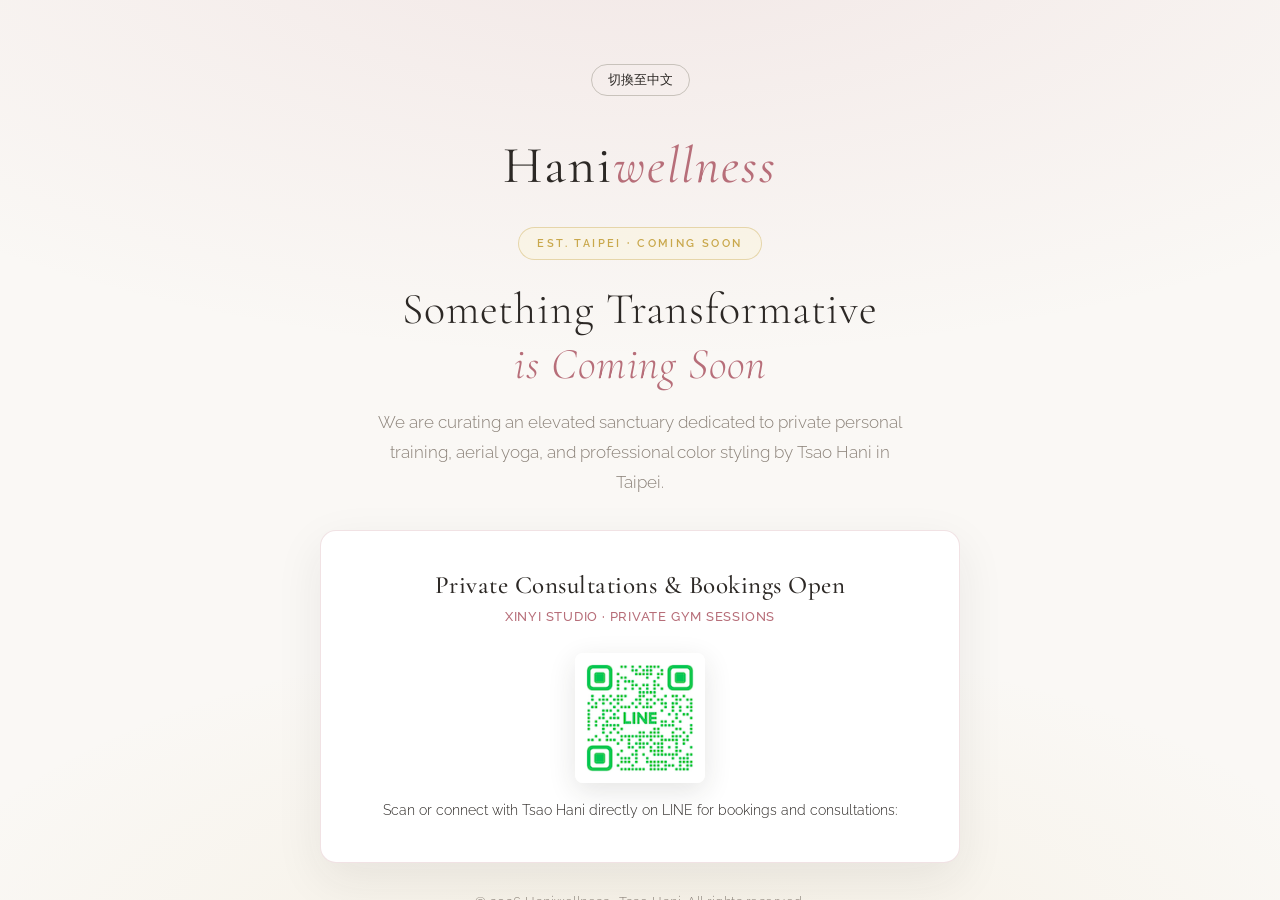
==== commit dc3308da: "removed neihu" ====
--- a/index.html
+++ b/index.html
@@ -42,7 +42,7 @@
 
                 <div class="hw-shield-card">
                     <h2 class="hw-card-title" id="hw-card-title">Private Consultations &amp; Bookings Open</h2>
-                    <p class="hw-card-subtitle" id="hw-card-sub">Xinyi Studio · Neihu Studio · Private Gym Sessions</p>
+                    <p class="hw-card-subtitle" id="hw-card-sub">Xinyi Studio · Private Gym Sessions</p>
 
                     <div class="hw-qr-wrap">
                         <img
@@ -73,7 +73,7 @@
                         title: 'Something Transformative<br><em>is Coming Soon</em>',
                         desc: 'We are curating an elevated sanctuary dedicated to private personal training, aerial yoga, and professional color styling by Tsao Hani in Taipei.',
                         cardTitle: 'Private Consultations & Bookings Open',
-                        cardSub: 'Xinyi Studio · Neihu Studio · Private Gym Sessions',
+                        cardSub: 'Xinyi Studio · Private Gym Sessions',
                         lineNote: 'Scan or connect with Tsao Hani directly on LINE for bookings and consultations:',
                         btnLang: '切換至中文',
                         footer: '&copy; 2026 Haniwellness &middot; Tsao Hani. All rights reserved.'
